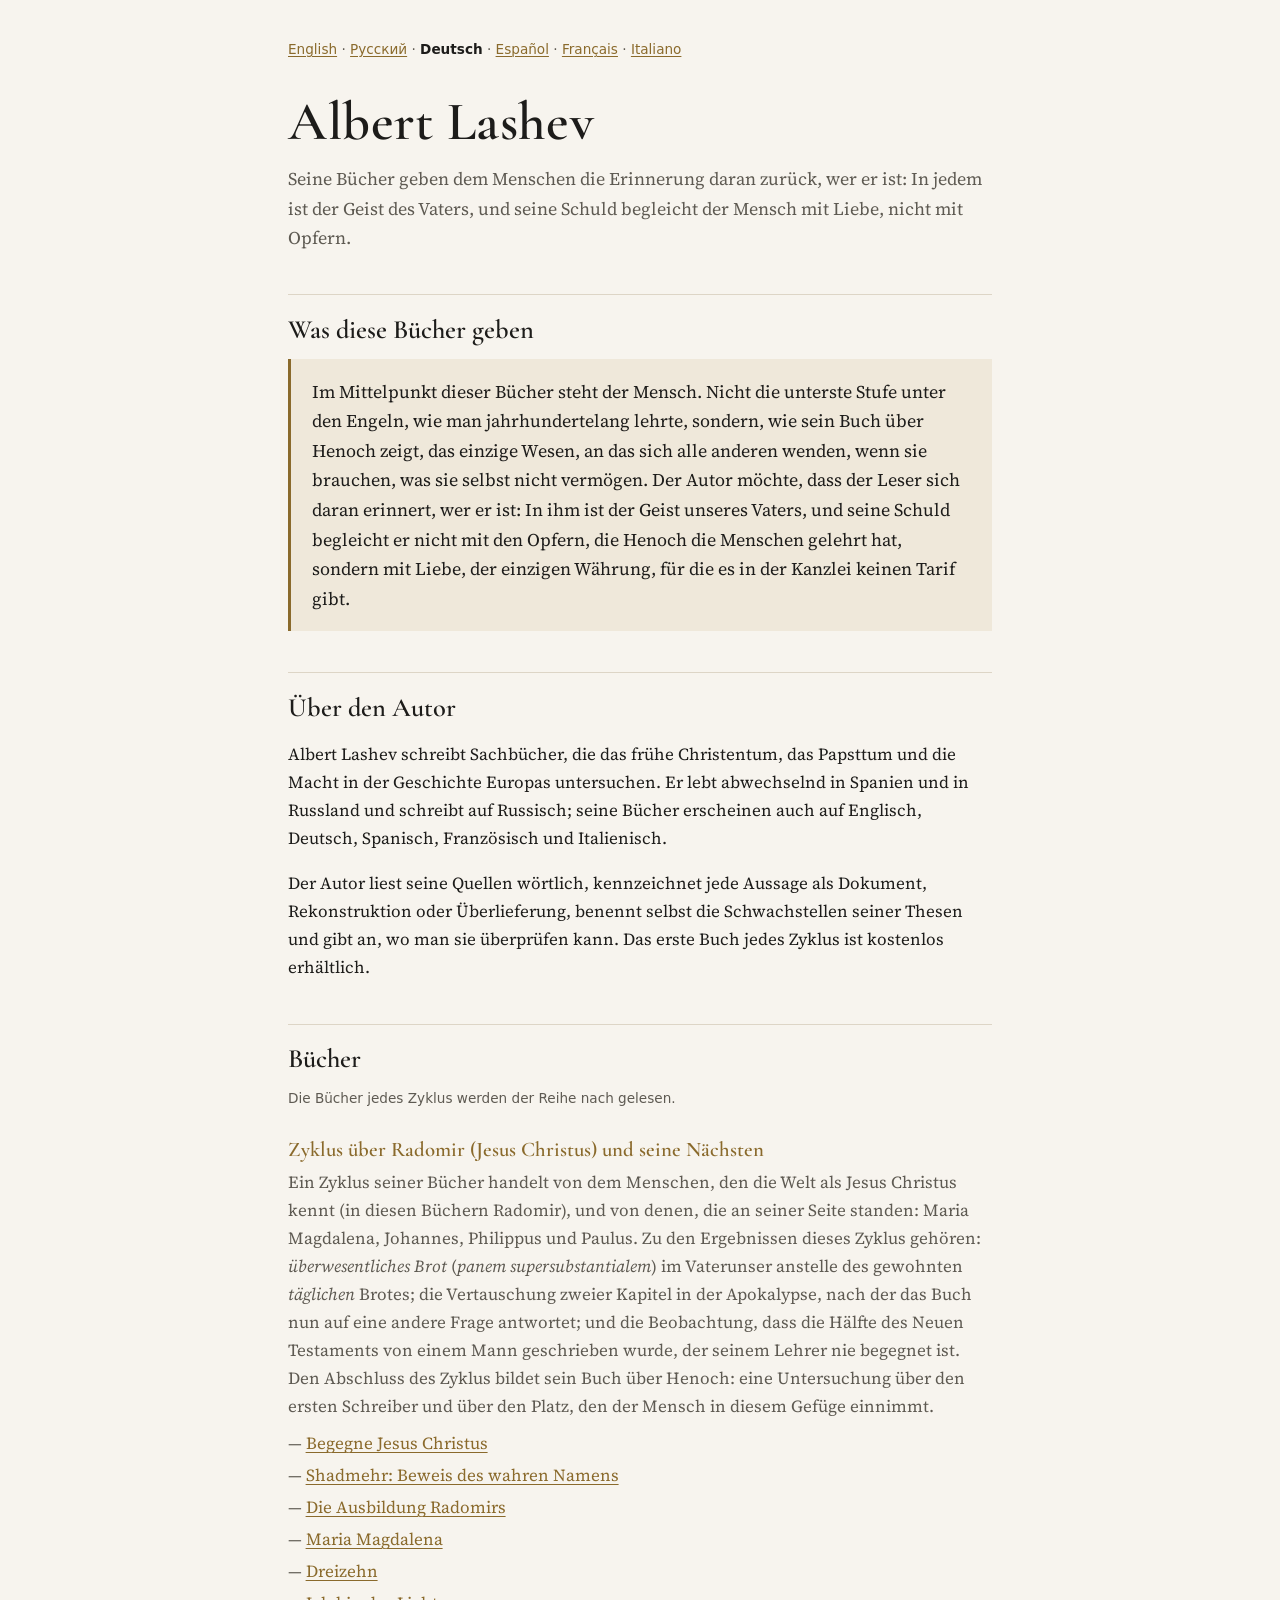
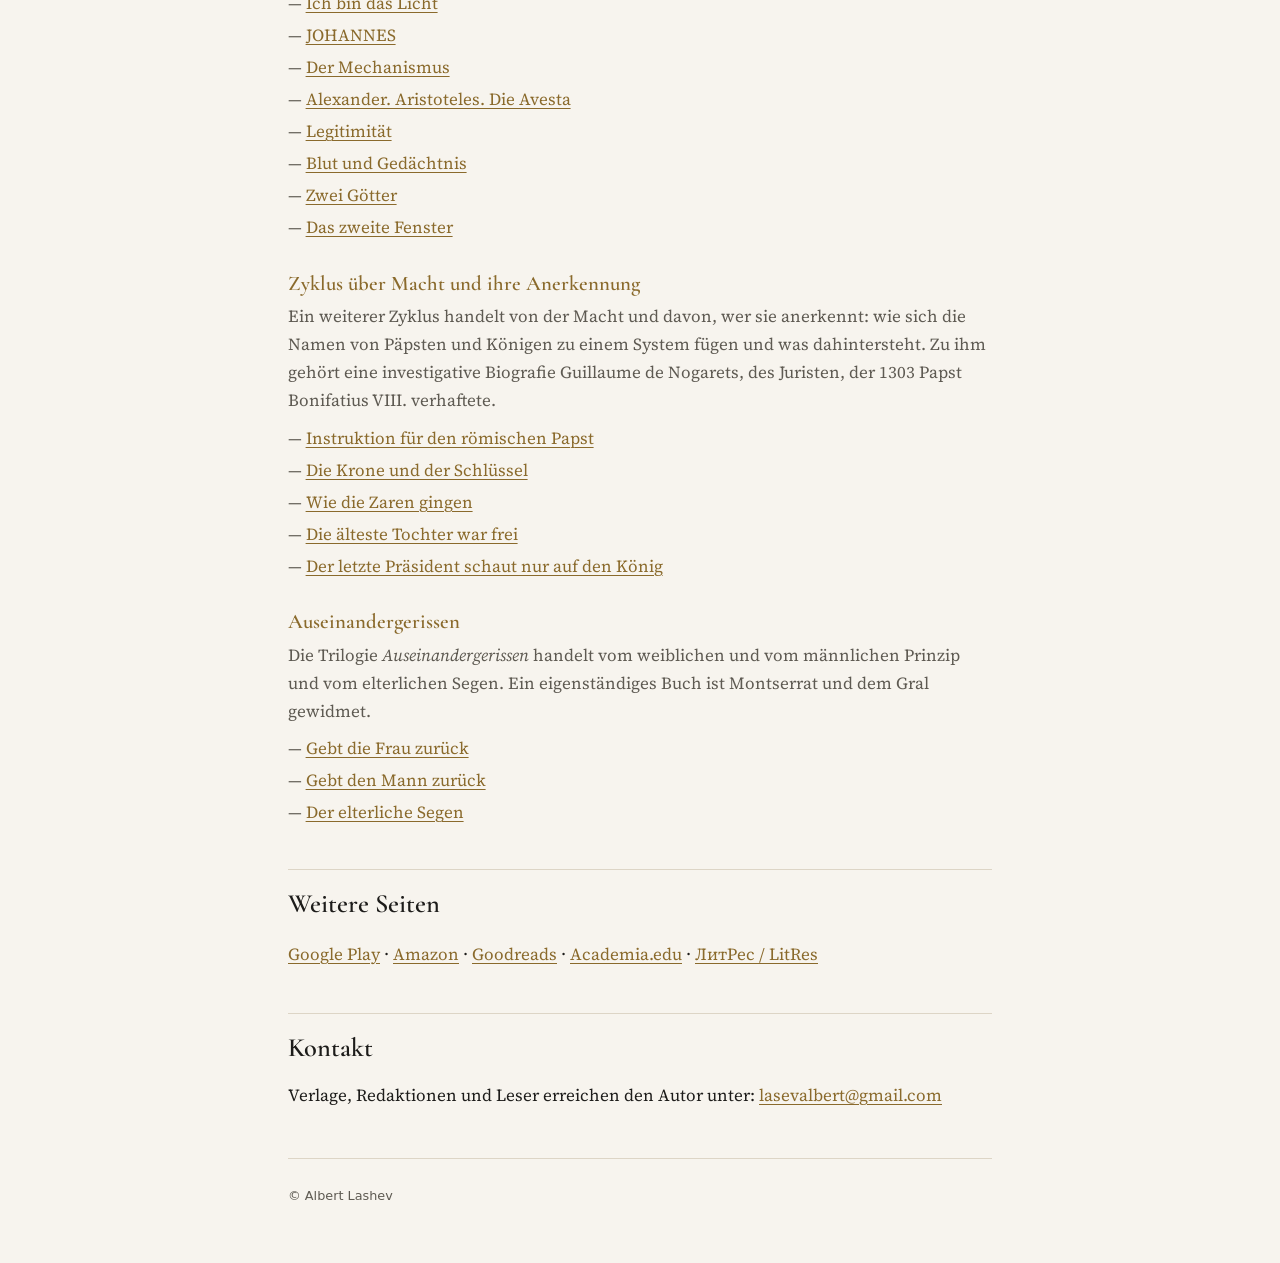
==== docs/de/index.html @ 2ed1a265 "Add author website (6 languages) in docs/ Static site for Albert Lashev: approved bio (RU, EN, DE, E" ====
<!doctype html><html lang="de"><head><meta charset="utf-8"><meta name="viewport" content="width=device-width,initial-scale=1">
<title>Albert Lashev</title><meta name="description" content="Albert Lashev schreibt Sachbücher, die das frühe Christentum, das Papsttum und die Macht in der Geschichte Europas untersuchen. Seine Bücher geben dem Menschen die Erinnerung daran zurück, wer er ist: In jedem ist der Geist des Vaters, und seine Schuld begleicht der Mensch mit Liebe, nicht mit Opfern. Er lebt abwechselnd in Spanien und in Russland und schreibt auf Russisch; seine Bücher erscheinen auch auf Englisch, Deutsch, Spanisch, Französisch und Italienisch. Jede Aussage darin ist gekennzeichnet: als Dokument, Rekonstruktion oder Überlieferung."><link rel="alternate" hreflang="en" href="../"><link rel="alternate" hreflang="ru" href="../ru/"><link rel="alternate" hreflang="de" href="../de/"><link rel="alternate" hreflang="es" href="../es/"><link rel="alternate" hreflang="fr" href="../fr/"><link rel="alternate" hreflang="it" href="../it/">
<link rel="preconnect" href="https://fonts.googleapis.com"><link href="https://fonts.googleapis.com/css2?family=Cormorant+Garamond:wght@500;600&family=Source+Serif+4:opsz,wght@8..60,400;8..60,600&display=swap" rel="stylesheet">
<link rel="stylesheet" href="../style.css">
<script type="application/ld+json">{"@context": "https://schema.org", "@type": "Person", "name": "Albert Lashev", "alternateName": ["Альберт Лашёв", "Альберт Лашев", "Albert Lachev"], "description": "Albert Lashev schreibt Sachbücher, die das frühe Christentum, das Papsttum und die Macht in der Geschichte Europas untersuchen. Seine Bücher geben dem Menschen die Erinnerung daran zurück, wer er ist: In jedem ist der Geist des Vaters, und seine Schuld begleicht der Mensch mit Liebe, nicht mit Opfern. Er lebt abwechselnd in Spanien und in Russland und schreibt auf Russisch; seine Bücher erscheinen auch auf Englisch, Deutsch, Spanisch, Französisch und Italienisch. Jede Aussage darin ist gekennzeichnet: als Dokument, Rekonstruktion oder Überlieferung.", "jobTitle": "Author", "knowsLanguage": ["ru"], "sameAs": ["https://play.google.com/store/books/author?id=Albert+Lashev", "https://www.amazon.com/stores/Albert-Lashev/author/B0H4CRBH9K", "https://www.goodreads.com/author/show/70318898.Albert_Lashev", "https://independent.academia.edu/AlbertLashev", "https://www.litres.ru/author/albert-lashev/", "https://play.google.com/store/books/author?id=Альберт+Лашёв"]}</script></head>
<body><header><nav class="langs"><a href="../" hreflang="en">English</a> · <a href="../ru/" hreflang="ru">Русский</a> · <b>Deutsch</b> · <a href="../es/" hreflang="es">Español</a> · <a href="../fr/" hreflang="fr">Français</a> · <a href="../it/" hreflang="it">Italiano</a></nav><h1>Albert Lashev</h1><p class="tag">Seine Bücher geben dem Menschen die Erinnerung daran zurück, wer er ist: In jedem ist der Geist des Vaters, und seine Schuld begleicht der Mensch mit Liebe, nicht mit Opfern.</p></header>
<main>
<section><h2>Was diese Bücher geben</h2><blockquote>Im Mittelpunkt dieser Bücher steht der Mensch. Nicht die unterste Stufe unter den Engeln, wie man jahrhundertelang lehrte, sondern, wie sein Buch über Henoch zeigt, das einzige Wesen, an das sich alle anderen wenden, wenn sie brauchen, was sie selbst nicht vermögen. Der Autor möchte, dass der Leser sich daran erinnert, wer er ist: In ihm ist der Geist unseres Vaters, und seine Schuld begleicht er nicht mit den Opfern, die Henoch die Menschen gelehrt hat, sondern mit Liebe, der einzigen Währung, für die es in der Kanzlei keinen Tarif gibt.</blockquote></section>
<section><h2>Über den Autor</h2><p>Albert Lashev schreibt Sachbücher, die das frühe Christentum, das Papsttum und die Macht in der Geschichte Europas untersuchen. Er lebt abwechselnd in Spanien und in Russland und schreibt auf Russisch; seine Bücher erscheinen auch auf Englisch, Deutsch, Spanisch, Französisch und Italienisch.</p><p>Der Autor liest seine Quellen wörtlich, kennzeichnet jede Aussage als Dokument, Rekonstruktion oder Überlieferung, benennt selbst die Schwachstellen seiner Thesen und gibt an, wo man sie überprüfen kann. Das erste Buch jedes Zyklus ist kostenlos erhältlich.</p></section>
<section><h2>Bücher</h2><p class="note">Die Bücher jedes Zyklus werden der Reihe nach gelesen.</p><section class="cycle"><h3>Zyklus über Radomir (Jesus Christus) und seine Nächsten</h3><p class="lead">Ein Zyklus seiner Bücher handelt von dem Menschen, den die Welt als Jesus Christus kennt (in diesen Büchern Radomir), und von denen, die an seiner Seite standen: Maria Magdalena, Johannes, Philippus und Paulus. Zu den Ergebnissen dieses Zyklus gehören: <em>überwesentliches Brot</em> (<em>panem supersubstantialem</em>) im Vaterunser anstelle des gewohnten <em>täglichen</em> Brotes; die Vertauschung zweier Kapitel in der Apokalypse, nach der das Buch nun auf eine andere Frage antwortet; und die Beobachtung, dass die Hälfte des Neuen Testaments von einem Mann geschrieben wurde, der seinem Lehrer nie begegnet ist. Den Abschluss des Zyklus bildet sein Buch über Henoch: eine Untersuchung über den ersten Schreiber und über den Platz, den der Mensch in diesem Gefüge einnimmt.</p><ul class="books"><li><a href="https://play.google.com/store/books/details?id=C73iEQAAQBAJ">Begegne Jesus Christus</a></li><li><a href="https://play.google.com/store/books/details?id=xejzEQAAQBAJ">Shadmehr: Beweis des wahren Namens</a></li><li><a href="https://play.google.com/store/books/details?id=O-nzEQAAQBAJ">Die Ausbildung Radomirs</a></li><li><a href="https://play.google.com/store/books/details?id=HenzEQAAQBAJ">Maria Magdalena</a></li><li><a href="https://play.google.com/store/books/details?id=92DuEQAAQBAJ">Dreizehn</a></li><li><a href="https://play.google.com/store/books/details?id=LerzEQAAQBAJ">Ich bin das Licht</a></li><li><a href="https://play.google.com/store/books/details?id=_jT2EQAAQBAJ">JOHANNES</a></li><li><a href="https://play.google.com/store/books/details?id=n-nzEQAAQBAJ">Der Mechanismus</a></li><li><a href="https://play.google.com/store/books/details?id=eJbxEQAAQBAJ">Alexander. Aristoteles. Die Avesta</a></li><li><a href="https://play.google.com/store/books/details?id=Y-nzEQAAQBAJ">Legitimität</a></li><li><a href="https://play.google.com/store/books/details?id=ZmfuEQAAQBAJ">Blut und Gedächtnis</a></li><li><a href="https://play.google.com/store/books/details?id=A-nzEQAAQBAJ">Zwei Götter</a></li><li><a href="https://play.google.com/store/books/details?id=KenzEQAAQBAJ">Das zweite Fenster</a></li></ul></section><section class="cycle"><h3>Zyklus über Macht und ihre Anerkennung</h3><p class="lead">Ein weiterer Zyklus handelt von der Macht und davon, wer sie anerkennt: wie sich die Namen von Päpsten und Königen zu einem System fügen und was dahintersteht. Zu ihm gehört eine investigative Biografie Guillaume de Nogarets, des Juristen, der 1303 Papst Bonifatius VIII. verhaftete.</p><ul class="books"><li><a href="https://play.google.com/store/books/details?id=6ensEQAAQBAJ">Instruktion für den römischen Papst</a></li><li><a href="https://play.google.com/store/books/details?id=aOjzEQAAQBAJ">Die Krone und der Schlüssel</a></li><li><a href="https://play.google.com/store/books/details?id=SOAOEgAAQBAJ">Wie die Zaren gingen</a></li><li><a href="https://play.google.com/store/books/details?id=Fob3EQAAQBAJ">Die älteste Tochter war frei</a></li><li><a href="https://play.google.com/store/books/details?id=nN_9EQAAQBAJ">Der letzte Präsident schaut nur auf den König</a></li></ul></section><section class="cycle"><h3>Auseinandergerissen</h3><p class="lead">Die Trilogie <em>Auseinandergerissen</em> handelt vom weiblichen und vom männlichen Prinzip und vom elterlichen Segen. Ein eigenständiges Buch ist Montserrat und dem Gral gewidmet.</p><ul class="books"><li><a href="https://play.google.com/store/books/details?id=pjzhEQAAQBAJ">Gebt die Frau zurück</a></li><li><a href="https://play.google.com/store/books/details?id=sIgMEgAAQBAJ">Gebt den Mann zurück</a></li><li><a href="https://play.google.com/store/books/details?id=ZggNEgAAQBAJ">Der elterliche Segen</a></li></ul></section></section>

<section><h2>Weitere Seiten</h2><p class="links"><a href="https://play.google.com/store/books/author?id=Albert+Lashev">Google Play</a> · <a href="https://www.amazon.com/stores/Albert-Lashev/author/B0H4CRBH9K">Amazon</a> · <a href="https://www.goodreads.com/author/show/70318898.Albert_Lashev">Goodreads</a> · <a href="https://independent.academia.edu/AlbertLashev">Academia.edu</a> · <a href="https://www.litres.ru/author/albert-lashev/">ЛитРес / LitRes</a></p></section>
<section><h2>Kontakt</h2><p>Verlage, Redaktionen und Leser erreichen den Autor unter: <a href="mailto:lasevalbert@gmail.com">lasevalbert@gmail.com</a></p></section>
</main><footer><p>© Albert Lashev</p></footer></body></html>
---- docs/style.css ----
:root{--bg:#f7f4ee;--ink:#1d1c1a;--muted:#5e5a52;--rule:#ddd5c6;--accent:#8a6a2c;--quote:#efe8da;color-scheme:light dark}
@media (prefers-color-scheme:dark){:root{--bg:#0f1420;--ink:#ebe6dc;--muted:#a9a397;--rule:#2a3244;--accent:#d2ad62;--quote:#161d2d}}
*{box-sizing:border-box}
html{background:var(--bg)}
body{margin:0 auto;max-width:46rem;padding:2.5rem 1rem 3rem;color:var(--ink);background:var(--bg);font:400 1.06rem/1.65 "Source Serif 4",Georgia,serif;-webkit-font-smoothing:antialiased}
a{color:var(--accent);text-decoration-thickness:1px;text-underline-offset:.18em}
a:hover{text-decoration-thickness:2px}
.langs{font:.85rem/1.4 system-ui,sans-serif;color:var(--muted);margin-bottom:2.2rem}
.langs b{color:var(--ink);font-weight:600}
h1{font:600 clamp(2.4rem,7vw,3.4rem)/1.05 "Cormorant Garamond",Georgia,serif;letter-spacing:.01em;margin:0 0 .8rem}
h2{font:600 1.65rem/1.2 "Cormorant Garamond",Georgia,serif;margin:2.6rem 0 .8rem;padding-top:1.2rem;border-top:1px solid var(--rule)}
h3{font:600 1.3rem/1.25 "Cormorant Garamond",Georgia,serif;margin:1.8rem 0 .4rem;color:var(--accent)}
.tag{font-size:1.12rem;color:var(--muted);margin:0}
blockquote{margin:0;padding:1.1rem 1.3rem;background:var(--quote);border-left:3px solid var(--accent);font-size:1.12rem}
.lead{color:var(--muted);margin:.2rem 0 .6rem}
.note{font:.85rem/1.4 system-ui,sans-serif;color:var(--muted)}
.books,.audio{list-style:none;padding-left:0;margin:.4rem 0}
.books li,.audio li{padding-left:1.1rem;position:relative}
.books li::before,.audio li::before{content:'—';position:absolute;left:0;color:var(--muted)}
.books li,.audio li{margin:.25rem 0}
.aud{text-decoration:none;margin-left:.35rem;font-size:.9em}
.links{line-height:2}
footer{margin-top:3rem;padding-top:1rem;border-top:1px solid var(--rule);font:.8rem system-ui,sans-serif;color:var(--muted)}
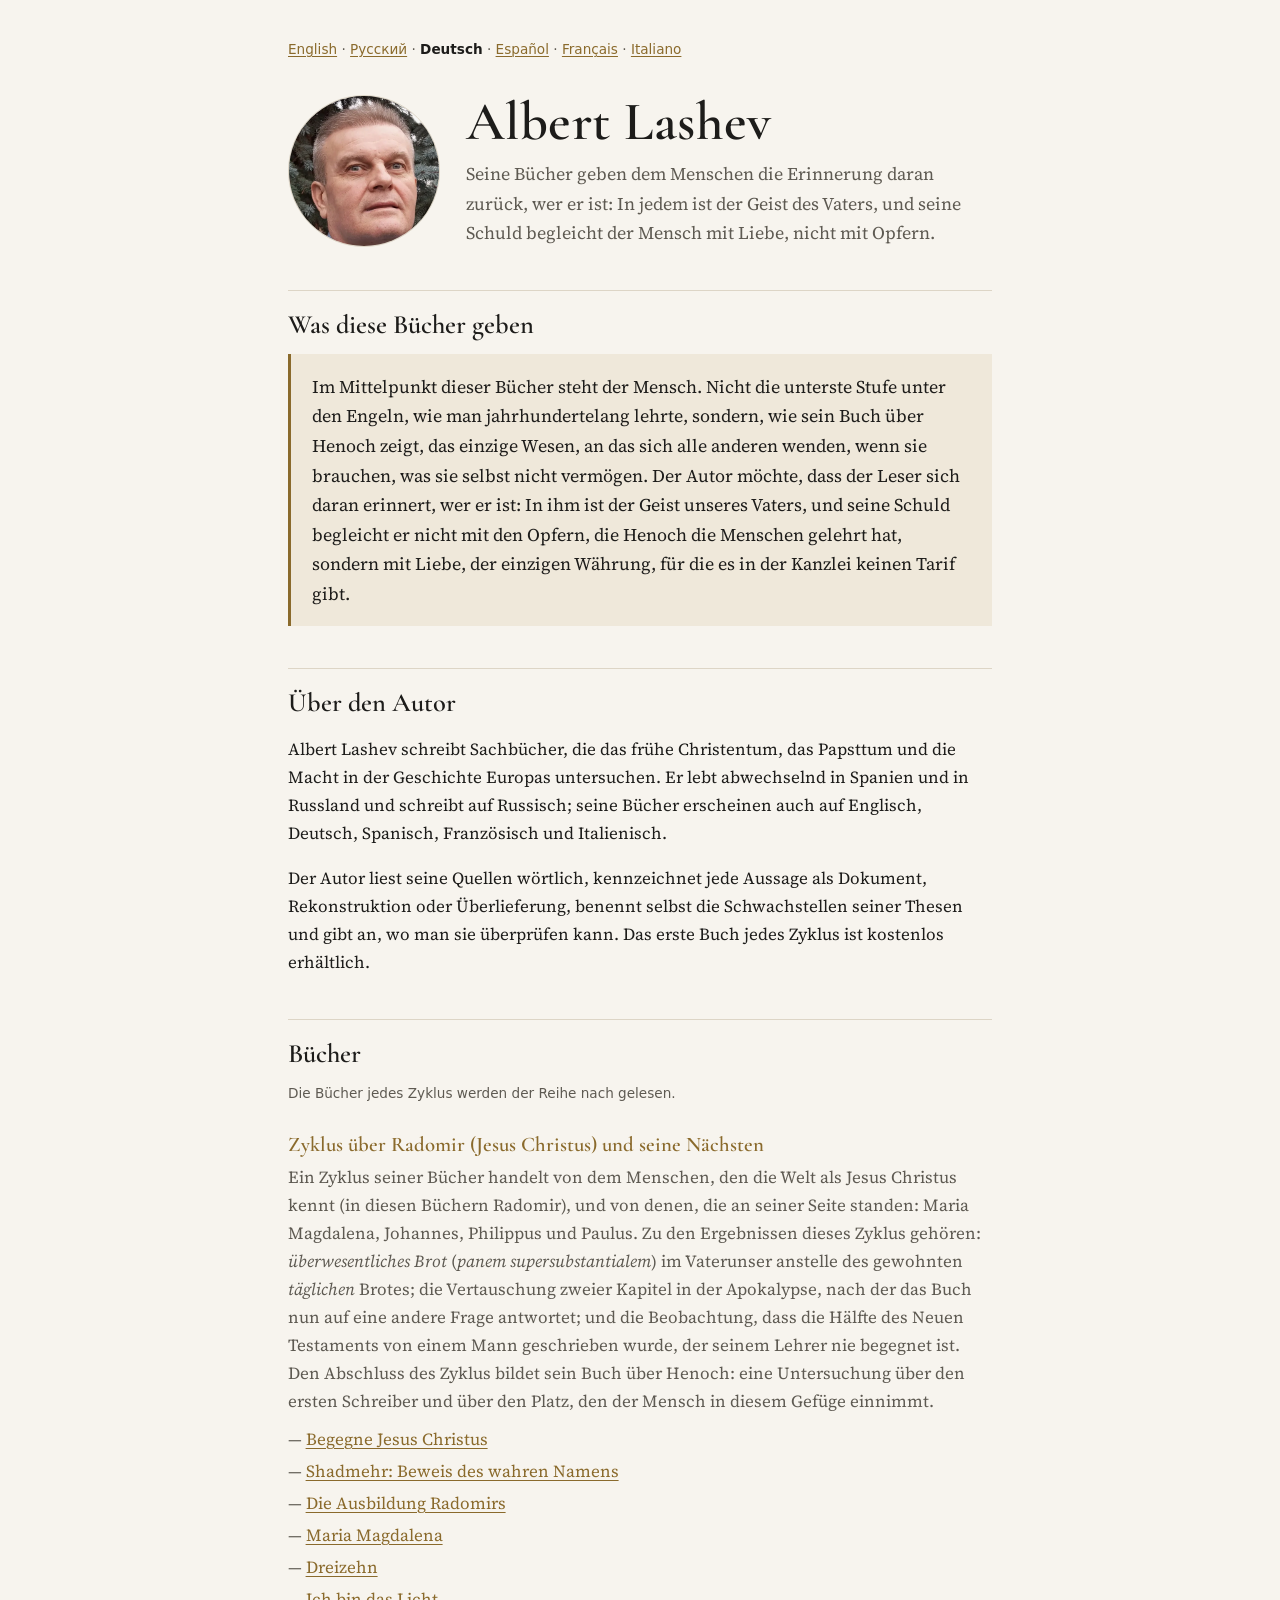
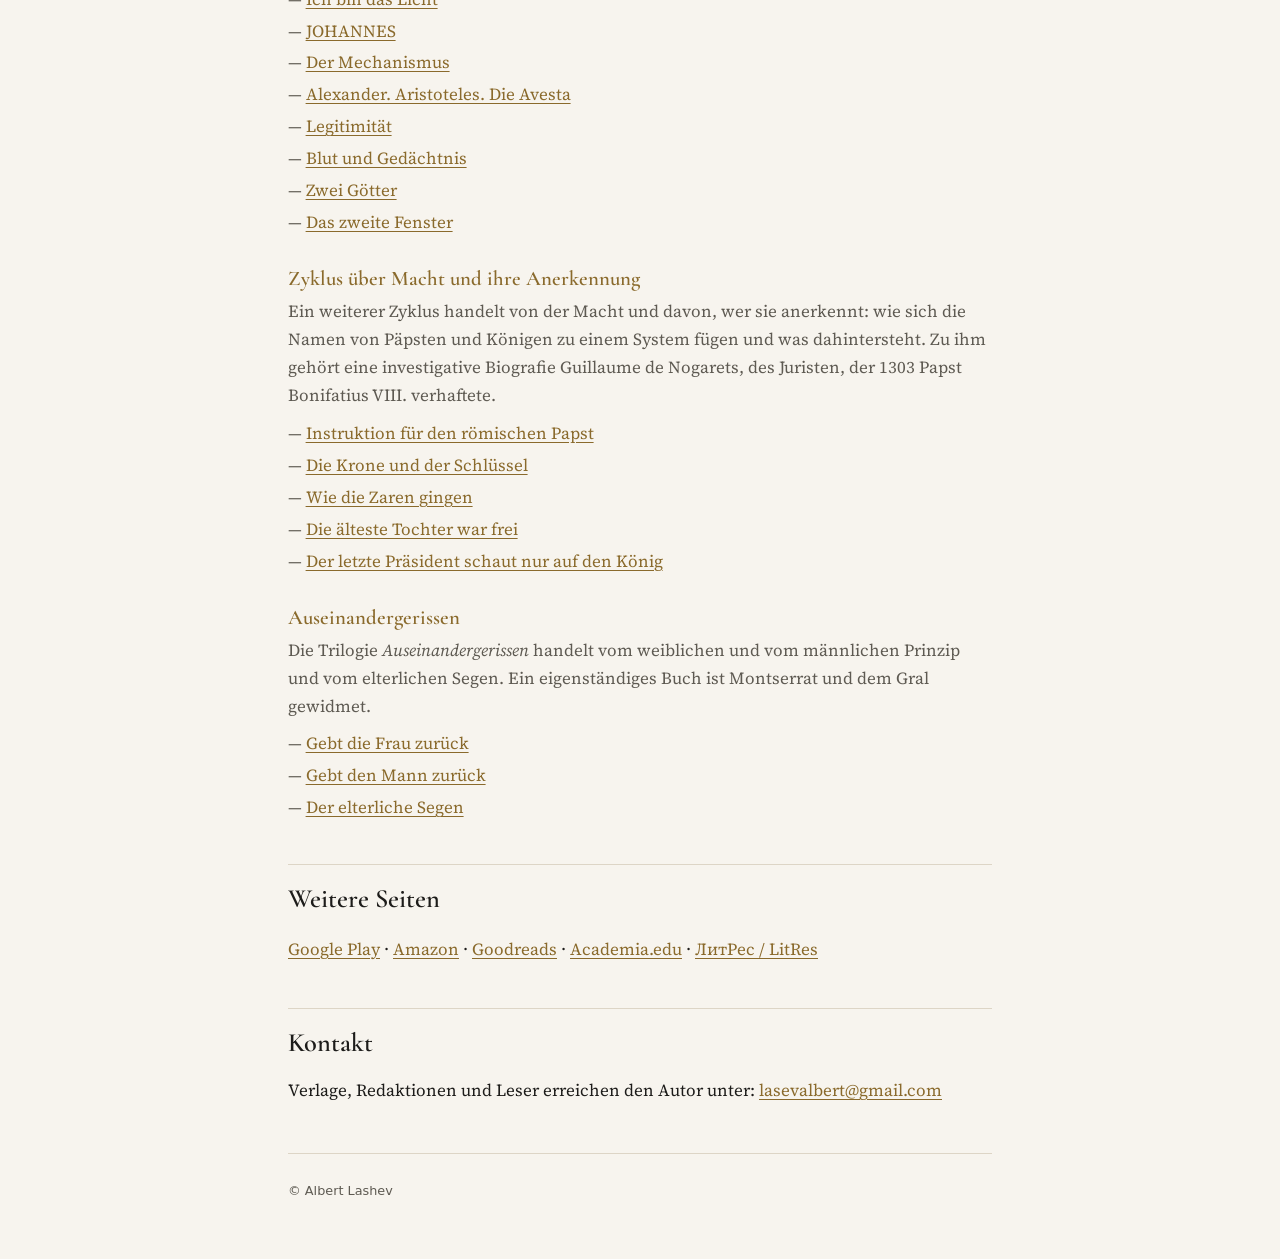
==== commit 405252bb: "Site: author photo, social preview card, image in Person data Co-Authored-By: Claude Opus 5.5 <norep" ====
--- a/docs/de/index.html
+++ b/docs/de/index.html
@@ -1,9 +1,10 @@
 <!doctype html><html lang="de"><head><meta charset="utf-8"><meta name="viewport" content="width=device-width,initial-scale=1">
-<title>Albert Lashev</title><meta name="description" content="Albert Lashev schreibt Sachbücher, die das frühe Christentum, das Papsttum und die Macht in der Geschichte Europas untersuchen. Seine Bücher geben dem Menschen die Erinnerung daran zurück, wer er ist: In jedem ist der Geist des Vaters, und seine Schuld begleicht der Mensch mit Liebe, nicht mit Opfern. Er lebt abwechselnd in Spanien und in Russland und schreibt auf Russisch; seine Bücher erscheinen auch auf Englisch, Deutsch, Spanisch, Französisch und Italienisch. Jede Aussage darin ist gekennzeichnet: als Dokument, Rekonstruktion oder Überlieferung."><link rel="alternate" hreflang="en" href="../"><link rel="alternate" hreflang="ru" href="../ru/"><link rel="alternate" hreflang="de" href="../de/"><link rel="alternate" hreflang="es" href="../es/"><link rel="alternate" hreflang="fr" href="../fr/"><link rel="alternate" hreflang="it" href="../it/">
+<title>Albert Lashev</title><meta name="description" content="Albert Lashev schreibt Sachbücher, die das frühe Christentum, das Papsttum und die Macht in der Geschichte Europas untersuchen. Seine Bücher geben dem Menschen die Erinnerung daran zurück, wer er ist: In jedem ist der Geist des Vaters, und seine Schuld begleicht der Mensch mit Liebe, nicht mit Opfern. Er lebt abwechselnd in Spanien und in Russland und schreibt auf Russisch; seine Bücher erscheinen auch auf Englisch, Deutsch, Spanisch, Französisch und Italienisch. Jede Aussage darin ist gekennzeichnet: als Dokument, Rekonstruktion oder Überlieferung."><link rel="alternate" hreflang="en" href="https://gottlieb-1.github.io/Gottlieb-1/"><link rel="alternate" hreflang="ru" href="https://gottlieb-1.github.io/Gottlieb-1/ru/"><link rel="alternate" hreflang="de" href="https://gottlieb-1.github.io/Gottlieb-1/de/"><link rel="alternate" hreflang="es" href="https://gottlieb-1.github.io/Gottlieb-1/es/"><link rel="alternate" hreflang="fr" href="https://gottlieb-1.github.io/Gottlieb-1/fr/"><link rel="alternate" hreflang="it" href="https://gottlieb-1.github.io/Gottlieb-1/it/"><link rel="alternate" hreflang="x-default" href="https://gottlieb-1.github.io/Gottlieb-1/"><link rel="canonical" href="https://gottlieb-1.github.io/Gottlieb-1/de/">
 <link rel="preconnect" href="https://fonts.googleapis.com"><link href="https://fonts.googleapis.com/css2?family=Cormorant+Garamond:wght@500;600&family=Source+Serif+4:opsz,wght@8..60,400;8..60,600&display=swap" rel="stylesheet">
+<meta property="og:type" content="profile"><meta property="og:title" content="Albert Lashev"><meta property="og:description" content="Albert Lashev schreibt Sachbücher, die das frühe Christentum, das Papsttum und die Macht in der Geschichte Europas untersuchen. Seine Bücher geben dem Menschen die Erinnerung daran zurück, wer er ist: In jedem ist der Geist des Vaters, und seine Schuld begleicht der Mensch mit Liebe, nicht mit Opfern. Er lebt abwechselnd in Spanien und in Russland und schreibt auf Russisch; seine Bücher erscheinen auch auf Englisch, Deutsch, Spanisch, Französisch und Italienisch. Jede Aussage darin ist gekennzeichnet: als Dokument, Rekonstruktion oder Überlieferung."><meta property="og:url" content="https://gottlieb-1.github.io/Gottlieb-1/de/"><meta property="og:image" content="https://gottlieb-1.github.io/Gottlieb-1/og.jpg"><meta property="og:image:width" content="1200"><meta property="og:image:height" content="630"><meta property="og:image:alt" content="Albert Lashev"><meta name="twitter:card" content="summary_large_image">
 <link rel="stylesheet" href="../style.css">
-<script type="application/ld+json">{"@context": "https://schema.org", "@type": "Person", "name": "Albert Lashev", "alternateName": ["Альберт Лашёв", "Альберт Лашев", "Albert Lachev"], "description": "Albert Lashev schreibt Sachbücher, die das frühe Christentum, das Papsttum und die Macht in der Geschichte Europas untersuchen. Seine Bücher geben dem Menschen die Erinnerung daran zurück, wer er ist: In jedem ist der Geist des Vaters, und seine Schuld begleicht der Mensch mit Liebe, nicht mit Opfern. Er lebt abwechselnd in Spanien und in Russland und schreibt auf Russisch; seine Bücher erscheinen auch auf Englisch, Deutsch, Spanisch, Französisch und Italienisch. Jede Aussage darin ist gekennzeichnet: als Dokument, Rekonstruktion oder Überlieferung.", "jobTitle": "Author", "knowsLanguage": ["ru"], "sameAs": ["https://play.google.com/store/books/author?id=Albert+Lashev", "https://www.amazon.com/stores/Albert-Lashev/author/B0H4CRBH9K", "https://www.goodreads.com/author/show/70318898.Albert_Lashev", "https://independent.academia.edu/AlbertLashev", "https://www.litres.ru/author/albert-lashev/", "https://play.google.com/store/books/author?id=Альберт+Лашёв"]}</script></head>
-<body><header><nav class="langs"><a href="../" hreflang="en">English</a> · <a href="../ru/" hreflang="ru">Русский</a> · <b>Deutsch</b> · <a href="../es/" hreflang="es">Español</a> · <a href="../fr/" hreflang="fr">Français</a> · <a href="../it/" hreflang="it">Italiano</a></nav><h1>Albert Lashev</h1><p class="tag">Seine Bücher geben dem Menschen die Erinnerung daran zurück, wer er ist: In jedem ist der Geist des Vaters, und seine Schuld begleicht der Mensch mit Liebe, nicht mit Opfern.</p></header>
+<script type="application/ld+json">{"@context": "https://schema.org", "@type": "Person", "name": "Albert Lashev", "alternateName": ["Альберт Лашёв", "Альберт Лашев", "Albert Lachev"], "description": "Albert Lashev schreibt Sachbücher, die das frühe Christentum, das Papsttum und die Macht in der Geschichte Europas untersuchen. Seine Bücher geben dem Menschen die Erinnerung daran zurück, wer er ist: In jedem ist der Geist des Vaters, und seine Schuld begleicht der Mensch mit Liebe, nicht mit Opfern. Er lebt abwechselnd in Spanien und in Russland und schreibt auf Russisch; seine Bücher erscheinen auch auf Englisch, Deutsch, Spanisch, Französisch und Italienisch. Jede Aussage darin ist gekennzeichnet: als Dokument, Rekonstruktion oder Überlieferung.", "url": "https://gottlieb-1.github.io/Gottlieb-1/", "image": "https://gottlieb-1.github.io/Gottlieb-1/author.jpg", "jobTitle": "Author", "knowsLanguage": ["ru"], "sameAs": ["https://play.google.com/store/books/author?id=Albert+Lashev", "https://www.amazon.com/stores/Albert-Lashev/author/B0H4CRBH9K", "https://www.goodreads.com/author/show/70318898.Albert_Lashev", "https://independent.academia.edu/AlbertLashev", "https://www.litres.ru/author/albert-lashev/", "https://play.google.com/store/books/author?id=Альберт+Лашёв"]}</script></head>
+<body><header><nav class="langs"><a href="../" hreflang="en">English</a> · <a href="../ru/" hreflang="ru">Русский</a> · <b>Deutsch</b> · <a href="../es/" hreflang="es">Español</a> · <a href="../fr/" hreflang="fr">Français</a> · <a href="../it/" hreflang="it">Italiano</a></nav><div class="hero"><picture><source srcset="../author.webp" type="image/webp"><img class="portrait" src="../author.jpg" width="480" height="480" alt="Albert Lashev"></picture><div><h1>Albert Lashev</h1><p class="tag">Seine Bücher geben dem Menschen die Erinnerung daran zurück, wer er ist: In jedem ist der Geist des Vaters, und seine Schuld begleicht der Mensch mit Liebe, nicht mit Opfern.</p></div></div></header>
 <main>
 <section><h2>Was diese Bücher geben</h2><blockquote>Im Mittelpunkt dieser Bücher steht der Mensch. Nicht die unterste Stufe unter den Engeln, wie man jahrhundertelang lehrte, sondern, wie sein Buch über Henoch zeigt, das einzige Wesen, an das sich alle anderen wenden, wenn sie brauchen, was sie selbst nicht vermögen. Der Autor möchte, dass der Leser sich daran erinnert, wer er ist: In ihm ist der Geist unseres Vaters, und seine Schuld begleicht er nicht mit den Opfern, die Henoch die Menschen gelehrt hat, sondern mit Liebe, der einzigen Währung, für die es in der Kanzlei keinen Tarif gibt.</blockquote></section>
 <section><h2>Über den Autor</h2><p>Albert Lashev schreibt Sachbücher, die das frühe Christentum, das Papsttum und die Macht in der Geschichte Europas untersuchen. Er lebt abwechselnd in Spanien und in Russland und schreibt auf Russisch; seine Bücher erscheinen auch auf Englisch, Deutsch, Spanisch, Französisch und Italienisch.</p><p>Der Autor liest seine Quellen wörtlich, kennzeichnet jede Aussage als Dokument, Rekonstruktion oder Überlieferung, benennt selbst die Schwachstellen seiner Thesen und gibt an, wo man sie überprüfen kann. Das erste Buch jedes Zyklus ist kostenlos erhältlich.</p></section>
--- a/docs/style.css
+++ b/docs/style.css
@@ -21,3 +21,7 @@
 .aud{text-decoration:none;margin-left:.35rem;font-size:.9em}
 .links{line-height:2}
 footer{margin-top:3rem;padding-top:1rem;border-top:1px solid var(--rule);font:.8rem system-ui,sans-serif;color:var(--muted)}
+.hero{display:flex;gap:1.6rem;align-items:center}
+.portrait{display:block;width:9.5rem;height:9.5rem;border-radius:50%;object-fit:cover;flex:none;border:1px solid var(--rule)}
+.hero h1{margin-bottom:.5rem}
+@media (max-width:560px){.hero{flex-direction:column;align-items:flex-start;gap:1.1rem}.portrait{width:7.5rem;height:7.5rem}}
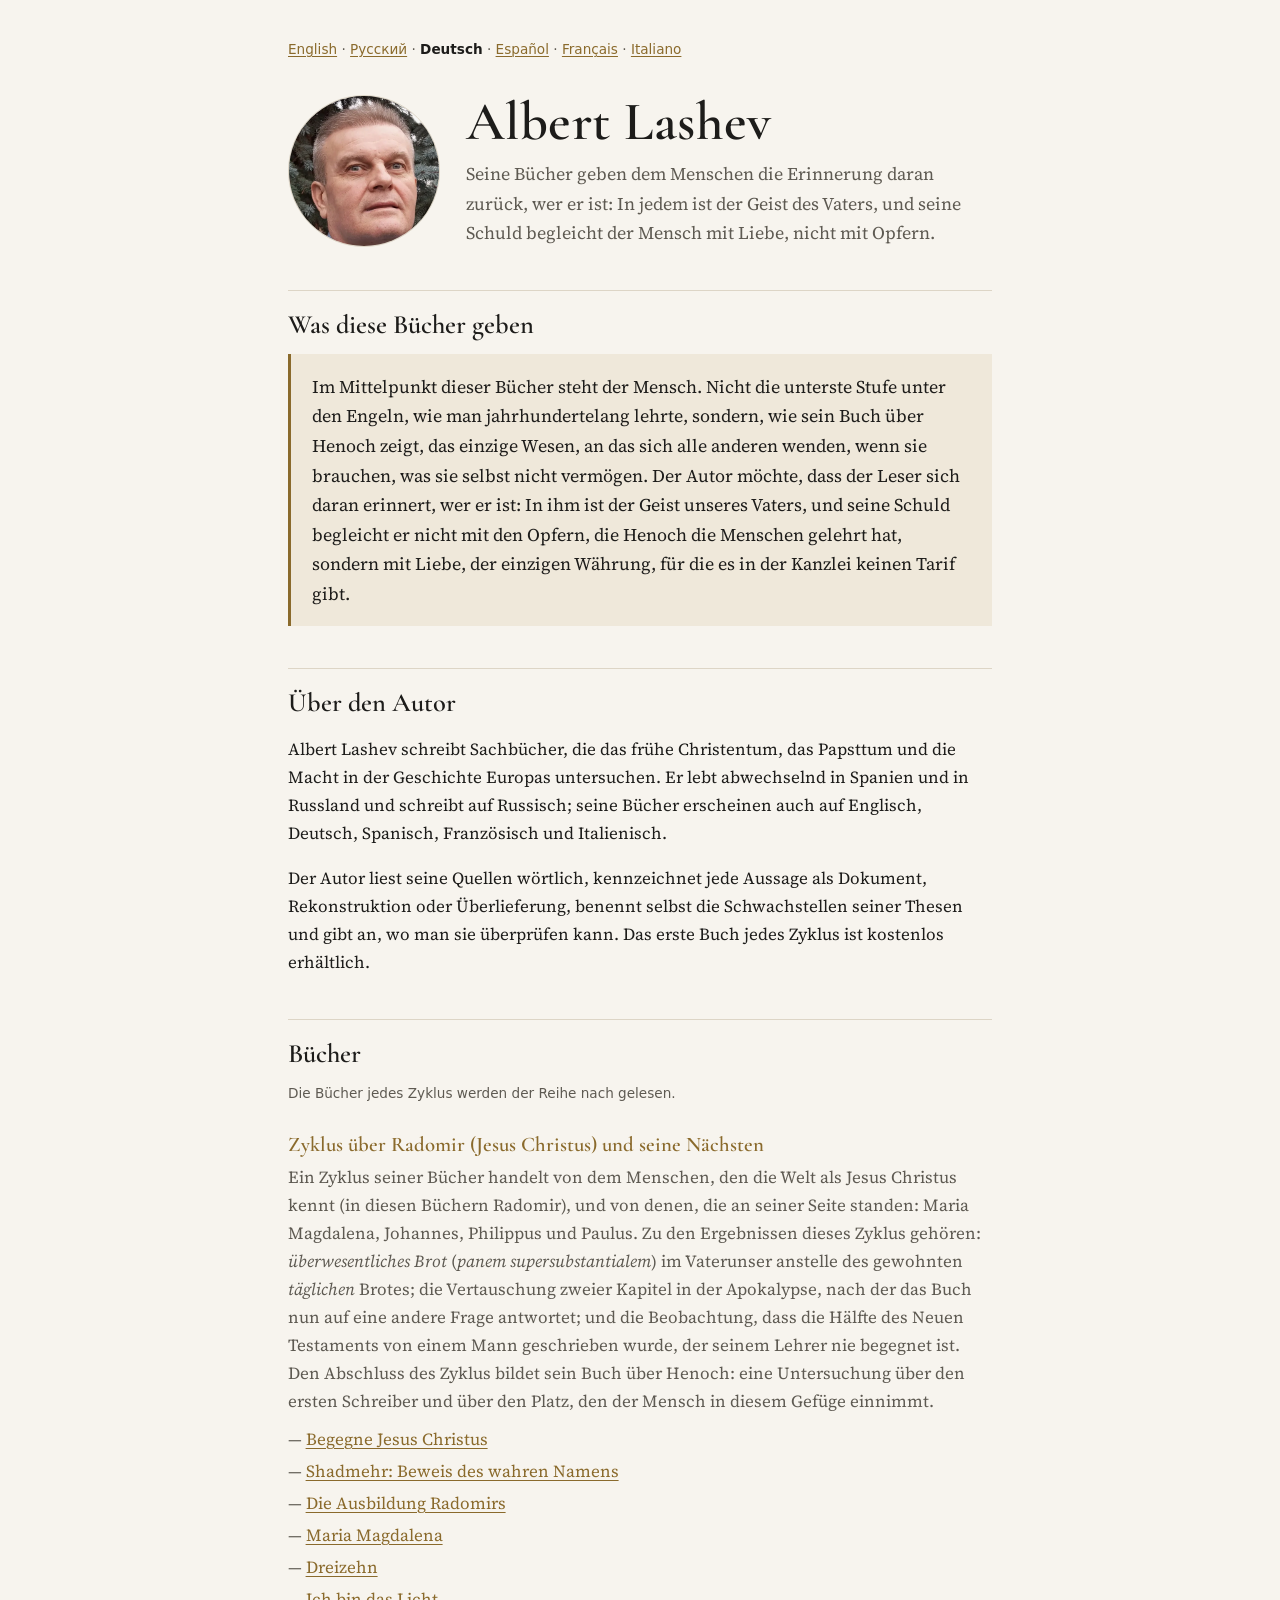
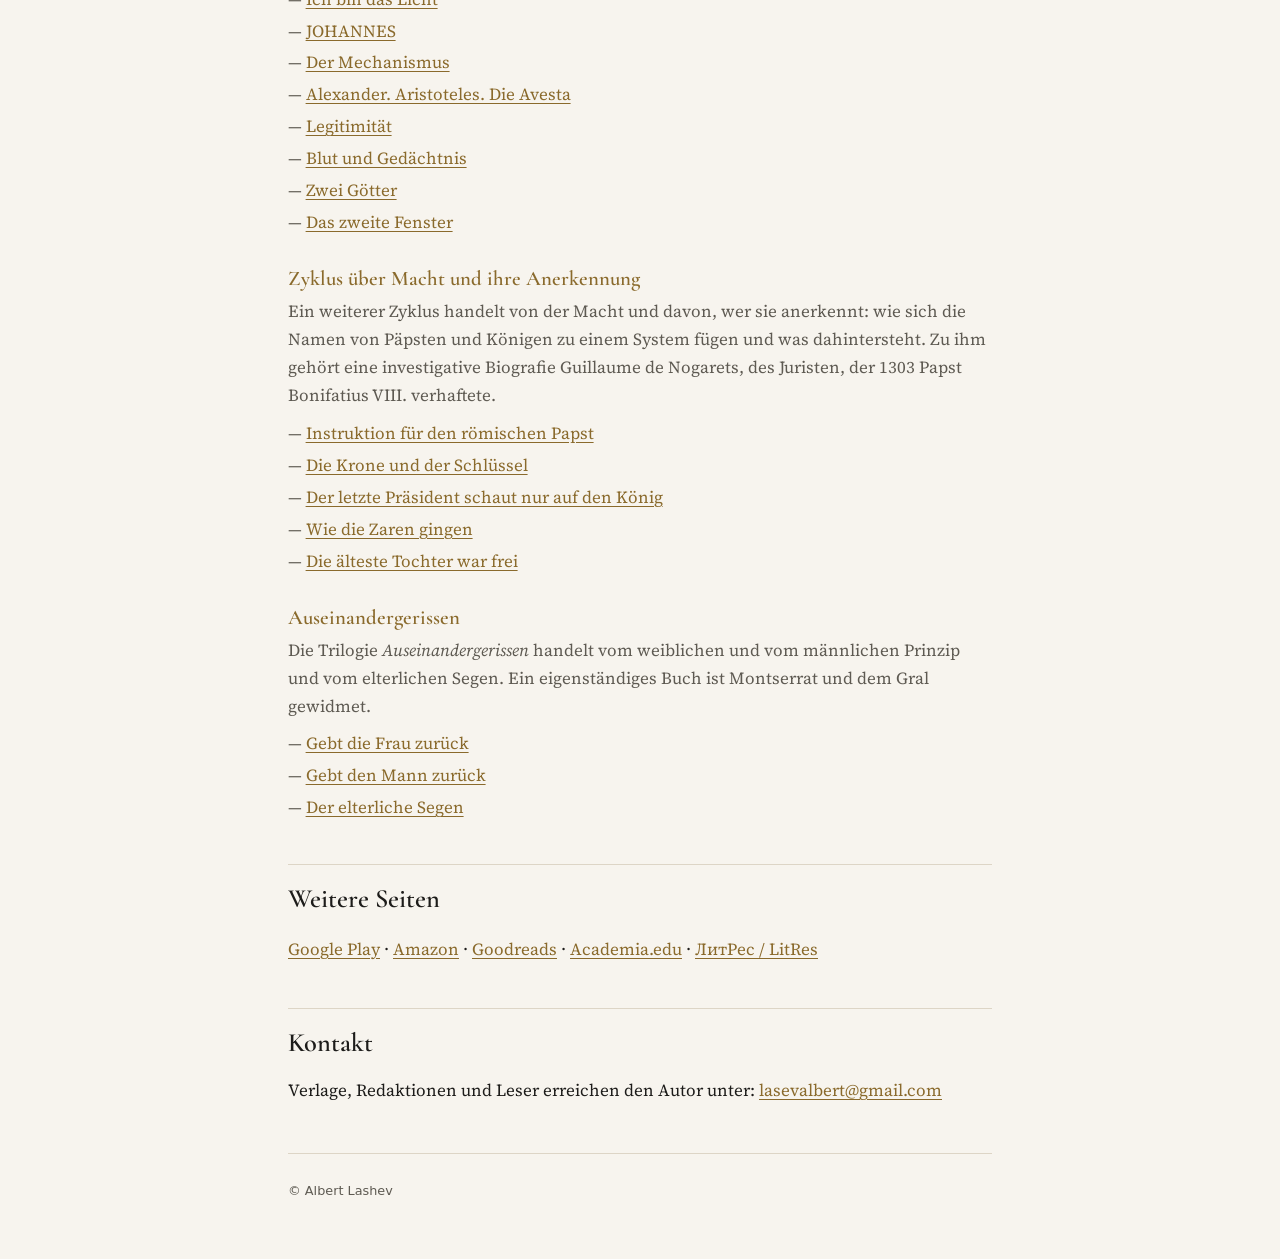
==== commit 5724b6f7: "Site: book order in cycles as confirmed by the author Co-Authored-By: Claude Opus 5.5 <noreply@anthr" ====
--- a/docs/de/index.html
+++ b/docs/de/index.html
@@ -8,7 +8,7 @@
 <main>
 <section><h2>Was diese Bücher geben</h2><blockquote>Im Mittelpunkt dieser Bücher steht der Mensch. Nicht die unterste Stufe unter den Engeln, wie man jahrhundertelang lehrte, sondern, wie sein Buch über Henoch zeigt, das einzige Wesen, an das sich alle anderen wenden, wenn sie brauchen, was sie selbst nicht vermögen. Der Autor möchte, dass der Leser sich daran erinnert, wer er ist: In ihm ist der Geist unseres Vaters, und seine Schuld begleicht er nicht mit den Opfern, die Henoch die Menschen gelehrt hat, sondern mit Liebe, der einzigen Währung, für die es in der Kanzlei keinen Tarif gibt.</blockquote></section>
 <section><h2>Über den Autor</h2><p>Albert Lashev schreibt Sachbücher, die das frühe Christentum, das Papsttum und die Macht in der Geschichte Europas untersuchen. Er lebt abwechselnd in Spanien und in Russland und schreibt auf Russisch; seine Bücher erscheinen auch auf Englisch, Deutsch, Spanisch, Französisch und Italienisch.</p><p>Der Autor liest seine Quellen wörtlich, kennzeichnet jede Aussage als Dokument, Rekonstruktion oder Überlieferung, benennt selbst die Schwachstellen seiner Thesen und gibt an, wo man sie überprüfen kann. Das erste Buch jedes Zyklus ist kostenlos erhältlich.</p></section>
-<section><h2>Bücher</h2><p class="note">Die Bücher jedes Zyklus werden der Reihe nach gelesen.</p><section class="cycle"><h3>Zyklus über Radomir (Jesus Christus) und seine Nächsten</h3><p class="lead">Ein Zyklus seiner Bücher handelt von dem Menschen, den die Welt als Jesus Christus kennt (in diesen Büchern Radomir), und von denen, die an seiner Seite standen: Maria Magdalena, Johannes, Philippus und Paulus. Zu den Ergebnissen dieses Zyklus gehören: <em>überwesentliches Brot</em> (<em>panem supersubstantialem</em>) im Vaterunser anstelle des gewohnten <em>täglichen</em> Brotes; die Vertauschung zweier Kapitel in der Apokalypse, nach der das Buch nun auf eine andere Frage antwortet; und die Beobachtung, dass die Hälfte des Neuen Testaments von einem Mann geschrieben wurde, der seinem Lehrer nie begegnet ist. Den Abschluss des Zyklus bildet sein Buch über Henoch: eine Untersuchung über den ersten Schreiber und über den Platz, den der Mensch in diesem Gefüge einnimmt.</p><ul class="books"><li><a href="https://play.google.com/store/books/details?id=C73iEQAAQBAJ">Begegne Jesus Christus</a></li><li><a href="https://play.google.com/store/books/details?id=xejzEQAAQBAJ">Shadmehr: Beweis des wahren Namens</a></li><li><a href="https://play.google.com/store/books/details?id=O-nzEQAAQBAJ">Die Ausbildung Radomirs</a></li><li><a href="https://play.google.com/store/books/details?id=HenzEQAAQBAJ">Maria Magdalena</a></li><li><a href="https://play.google.com/store/books/details?id=92DuEQAAQBAJ">Dreizehn</a></li><li><a href="https://play.google.com/store/books/details?id=LerzEQAAQBAJ">Ich bin das Licht</a></li><li><a href="https://play.google.com/store/books/details?id=_jT2EQAAQBAJ">JOHANNES</a></li><li><a href="https://play.google.com/store/books/details?id=n-nzEQAAQBAJ">Der Mechanismus</a></li><li><a href="https://play.google.com/store/books/details?id=eJbxEQAAQBAJ">Alexander. Aristoteles. Die Avesta</a></li><li><a href="https://play.google.com/store/books/details?id=Y-nzEQAAQBAJ">Legitimität</a></li><li><a href="https://play.google.com/store/books/details?id=ZmfuEQAAQBAJ">Blut und Gedächtnis</a></li><li><a href="https://play.google.com/store/books/details?id=A-nzEQAAQBAJ">Zwei Götter</a></li><li><a href="https://play.google.com/store/books/details?id=KenzEQAAQBAJ">Das zweite Fenster</a></li></ul></section><section class="cycle"><h3>Zyklus über Macht und ihre Anerkennung</h3><p class="lead">Ein weiterer Zyklus handelt von der Macht und davon, wer sie anerkennt: wie sich die Namen von Päpsten und Königen zu einem System fügen und was dahintersteht. Zu ihm gehört eine investigative Biografie Guillaume de Nogarets, des Juristen, der 1303 Papst Bonifatius VIII. verhaftete.</p><ul class="books"><li><a href="https://play.google.com/store/books/details?id=6ensEQAAQBAJ">Instruktion für den römischen Papst</a></li><li><a href="https://play.google.com/store/books/details?id=aOjzEQAAQBAJ">Die Krone und der Schlüssel</a></li><li><a href="https://play.google.com/store/books/details?id=SOAOEgAAQBAJ">Wie die Zaren gingen</a></li><li><a href="https://play.google.com/store/books/details?id=Fob3EQAAQBAJ">Die älteste Tochter war frei</a></li><li><a href="https://play.google.com/store/books/details?id=nN_9EQAAQBAJ">Der letzte Präsident schaut nur auf den König</a></li></ul></section><section class="cycle"><h3>Auseinandergerissen</h3><p class="lead">Die Trilogie <em>Auseinandergerissen</em> handelt vom weiblichen und vom männlichen Prinzip und vom elterlichen Segen. Ein eigenständiges Buch ist Montserrat und dem Gral gewidmet.</p><ul class="books"><li><a href="https://play.google.com/store/books/details?id=pjzhEQAAQBAJ">Gebt die Frau zurück</a></li><li><a href="https://play.google.com/store/books/details?id=sIgMEgAAQBAJ">Gebt den Mann zurück</a></li><li><a href="https://play.google.com/store/books/details?id=ZggNEgAAQBAJ">Der elterliche Segen</a></li></ul></section></section>
+<section><h2>Bücher</h2><p class="note">Die Bücher jedes Zyklus werden der Reihe nach gelesen.</p><section class="cycle"><h3>Zyklus über Radomir (Jesus Christus) und seine Nächsten</h3><p class="lead">Ein Zyklus seiner Bücher handelt von dem Menschen, den die Welt als Jesus Christus kennt (in diesen Büchern Radomir), und von denen, die an seiner Seite standen: Maria Magdalena, Johannes, Philippus und Paulus. Zu den Ergebnissen dieses Zyklus gehören: <em>überwesentliches Brot</em> (<em>panem supersubstantialem</em>) im Vaterunser anstelle des gewohnten <em>täglichen</em> Brotes; die Vertauschung zweier Kapitel in der Apokalypse, nach der das Buch nun auf eine andere Frage antwortet; und die Beobachtung, dass die Hälfte des Neuen Testaments von einem Mann geschrieben wurde, der seinem Lehrer nie begegnet ist. Den Abschluss des Zyklus bildet sein Buch über Henoch: eine Untersuchung über den ersten Schreiber und über den Platz, den der Mensch in diesem Gefüge einnimmt.</p><ul class="books"><li><a href="https://play.google.com/store/books/details?id=C73iEQAAQBAJ">Begegne Jesus Christus</a></li><li><a href="https://play.google.com/store/books/details?id=xejzEQAAQBAJ">Shadmehr: Beweis des wahren Namens</a></li><li><a href="https://play.google.com/store/books/details?id=O-nzEQAAQBAJ">Die Ausbildung Radomirs</a></li><li><a href="https://play.google.com/store/books/details?id=HenzEQAAQBAJ">Maria Magdalena</a></li><li><a href="https://play.google.com/store/books/details?id=92DuEQAAQBAJ">Dreizehn</a></li><li><a href="https://play.google.com/store/books/details?id=LerzEQAAQBAJ">Ich bin das Licht</a></li><li><a href="https://play.google.com/store/books/details?id=_jT2EQAAQBAJ">JOHANNES</a></li><li><a href="https://play.google.com/store/books/details?id=n-nzEQAAQBAJ">Der Mechanismus</a></li><li><a href="https://play.google.com/store/books/details?id=eJbxEQAAQBAJ">Alexander. Aristoteles. Die Avesta</a></li><li><a href="https://play.google.com/store/books/details?id=Y-nzEQAAQBAJ">Legitimität</a></li><li><a href="https://play.google.com/store/books/details?id=ZmfuEQAAQBAJ">Blut und Gedächtnis</a></li><li><a href="https://play.google.com/store/books/details?id=A-nzEQAAQBAJ">Zwei Götter</a></li><li><a href="https://play.google.com/store/books/details?id=KenzEQAAQBAJ">Das zweite Fenster</a></li></ul></section><section class="cycle"><h3>Zyklus über Macht und ihre Anerkennung</h3><p class="lead">Ein weiterer Zyklus handelt von der Macht und davon, wer sie anerkennt: wie sich die Namen von Päpsten und Königen zu einem System fügen und was dahintersteht. Zu ihm gehört eine investigative Biografie Guillaume de Nogarets, des Juristen, der 1303 Papst Bonifatius VIII. verhaftete.</p><ul class="books"><li><a href="https://play.google.com/store/books/details?id=6ensEQAAQBAJ">Instruktion für den römischen Papst</a></li><li><a href="https://play.google.com/store/books/details?id=aOjzEQAAQBAJ">Die Krone und der Schlüssel</a></li><li><a href="https://play.google.com/store/books/details?id=nN_9EQAAQBAJ">Der letzte Präsident schaut nur auf den König</a></li><li><a href="https://play.google.com/store/books/details?id=SOAOEgAAQBAJ">Wie die Zaren gingen</a></li><li><a href="https://play.google.com/store/books/details?id=Fob3EQAAQBAJ">Die älteste Tochter war frei</a></li></ul></section><section class="cycle"><h3>Auseinandergerissen</h3><p class="lead">Die Trilogie <em>Auseinandergerissen</em> handelt vom weiblichen und vom männlichen Prinzip und vom elterlichen Segen. Ein eigenständiges Buch ist Montserrat und dem Gral gewidmet.</p><ul class="books"><li><a href="https://play.google.com/store/books/details?id=pjzhEQAAQBAJ">Gebt die Frau zurück</a></li><li><a href="https://play.google.com/store/books/details?id=sIgMEgAAQBAJ">Gebt den Mann zurück</a></li><li><a href="https://play.google.com/store/books/details?id=ZggNEgAAQBAJ">Der elterliche Segen</a></li></ul></section></section>
 
 <section><h2>Weitere Seiten</h2><p class="links"><a href="https://play.google.com/store/books/author?id=Albert+Lashev">Google Play</a> · <a href="https://www.amazon.com/stores/Albert-Lashev/author/B0H4CRBH9K">Amazon</a> · <a href="https://www.goodreads.com/author/show/70318898.Albert_Lashev">Goodreads</a> · <a href="https://independent.academia.edu/AlbertLashev">Academia.edu</a> · <a href="https://www.litres.ru/author/albert-lashev/">ЛитРес / LitRes</a></p></section>
 <section><h2>Kontakt</h2><p>Verlage, Redaktionen und Leser erreichen den Autor unter: <a href="mailto:lasevalbert@gmail.com">lasevalbert@gmail.com</a></p></section>
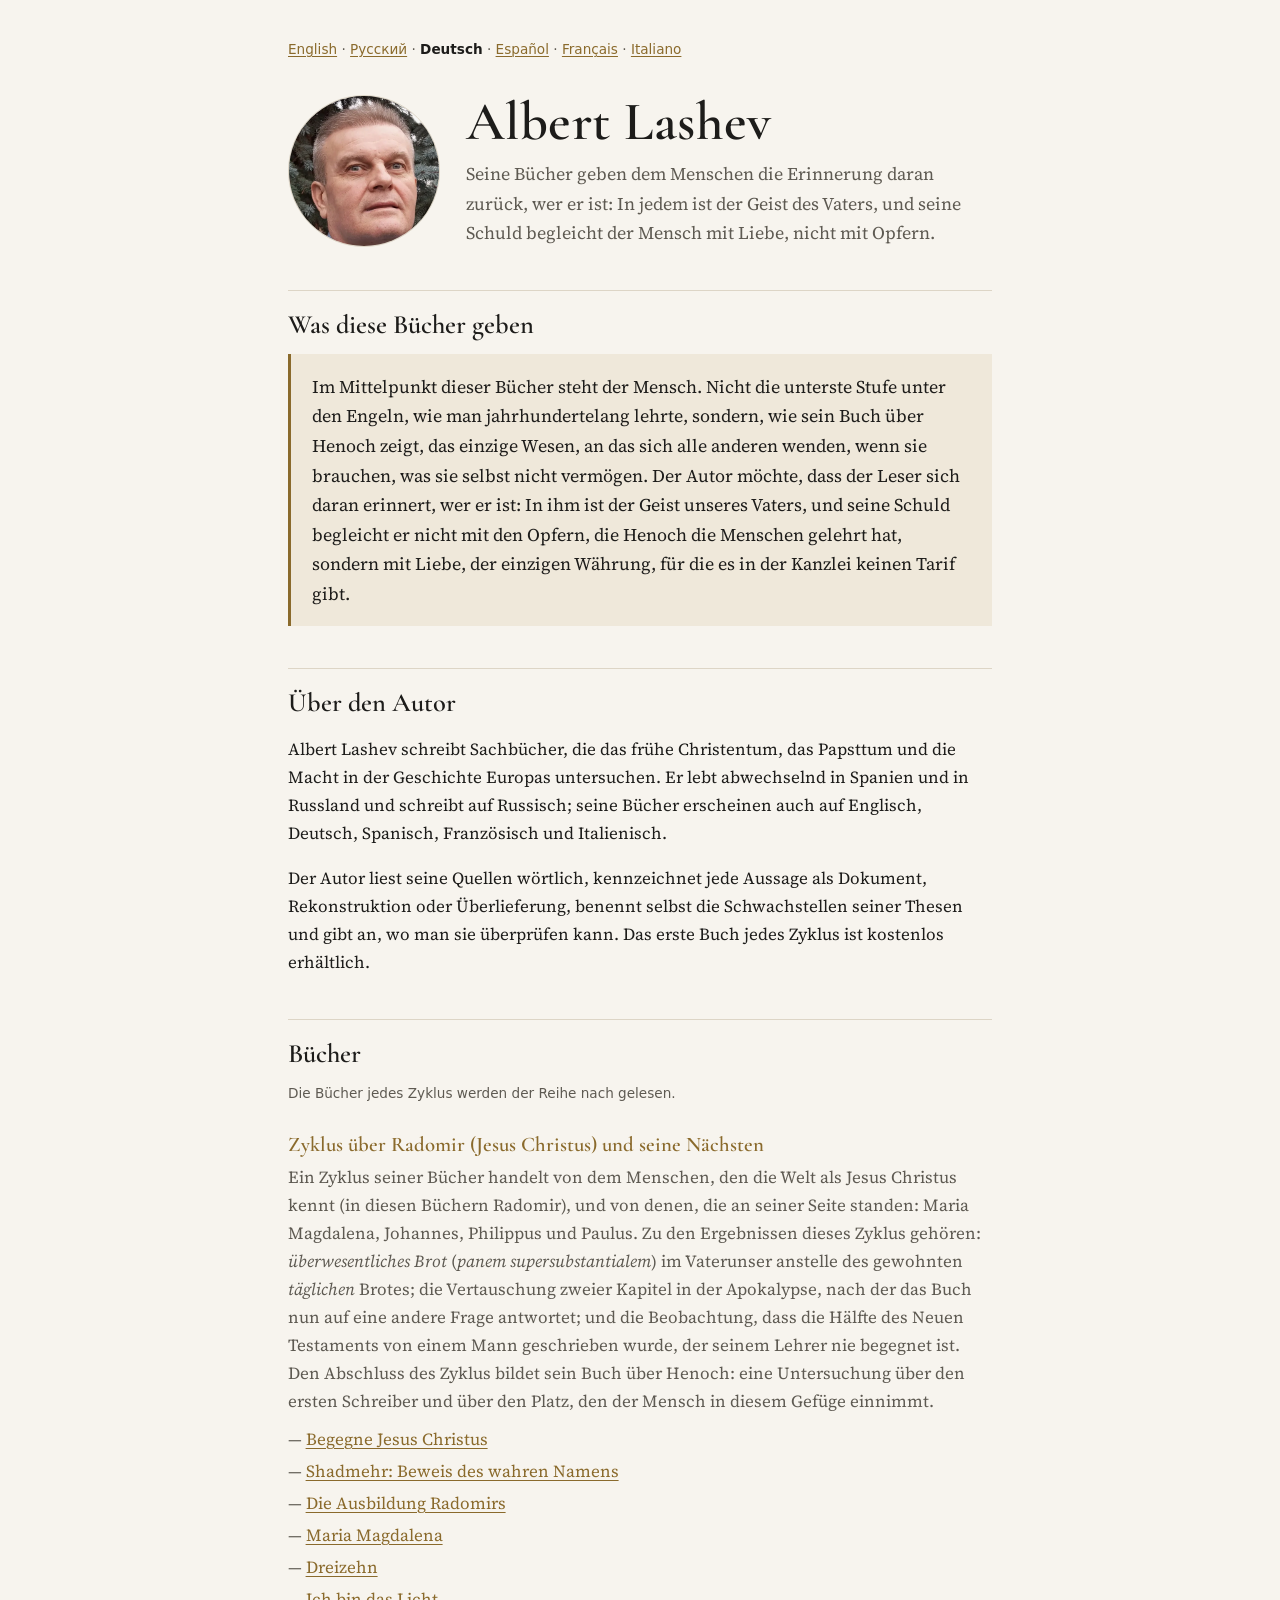
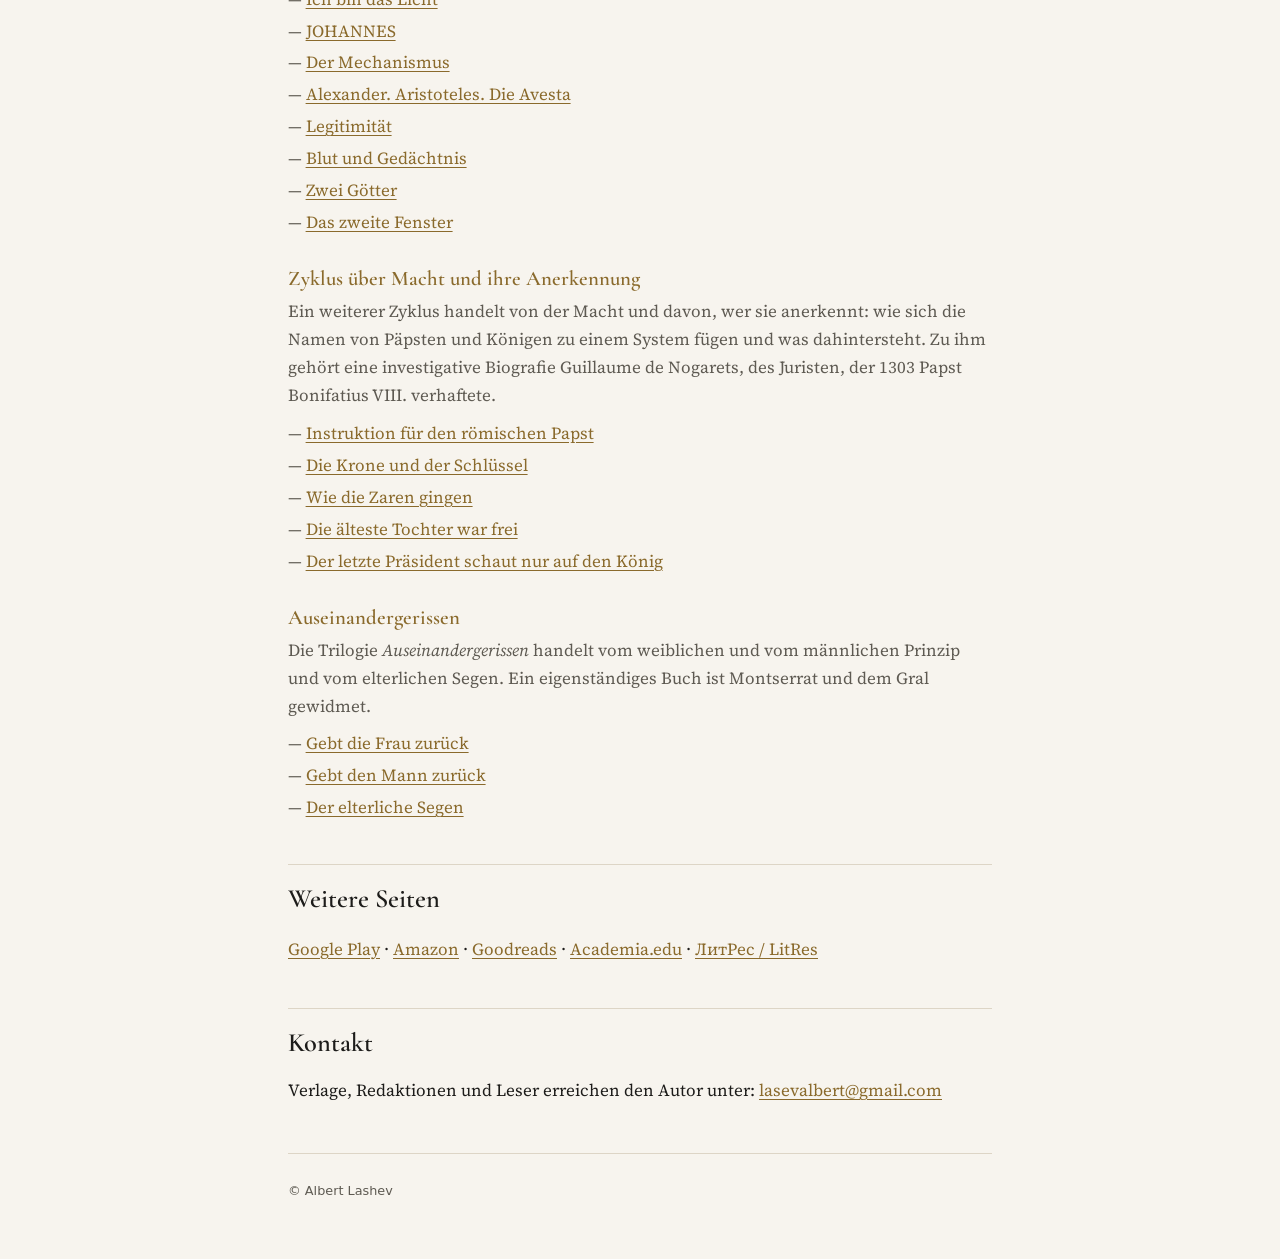
==== commit f4ab99f8: "Site: The Last President back at the end of its cycle Co-Authored-By: Claude Opus 5.5 <noreply@anthr" ====
--- a/docs/de/index.html
+++ b/docs/de/index.html
@@ -8,7 +8,7 @@
 <main>
 <section><h2>Was diese Bücher geben</h2><blockquote>Im Mittelpunkt dieser Bücher steht der Mensch. Nicht die unterste Stufe unter den Engeln, wie man jahrhundertelang lehrte, sondern, wie sein Buch über Henoch zeigt, das einzige Wesen, an das sich alle anderen wenden, wenn sie brauchen, was sie selbst nicht vermögen. Der Autor möchte, dass der Leser sich daran erinnert, wer er ist: In ihm ist der Geist unseres Vaters, und seine Schuld begleicht er nicht mit den Opfern, die Henoch die Menschen gelehrt hat, sondern mit Liebe, der einzigen Währung, für die es in der Kanzlei keinen Tarif gibt.</blockquote></section>
 <section><h2>Über den Autor</h2><p>Albert Lashev schreibt Sachbücher, die das frühe Christentum, das Papsttum und die Macht in der Geschichte Europas untersuchen. Er lebt abwechselnd in Spanien und in Russland und schreibt auf Russisch; seine Bücher erscheinen auch auf Englisch, Deutsch, Spanisch, Französisch und Italienisch.</p><p>Der Autor liest seine Quellen wörtlich, kennzeichnet jede Aussage als Dokument, Rekonstruktion oder Überlieferung, benennt selbst die Schwachstellen seiner Thesen und gibt an, wo man sie überprüfen kann. Das erste Buch jedes Zyklus ist kostenlos erhältlich.</p></section>
-<section><h2>Bücher</h2><p class="note">Die Bücher jedes Zyklus werden der Reihe nach gelesen.</p><section class="cycle"><h3>Zyklus über Radomir (Jesus Christus) und seine Nächsten</h3><p class="lead">Ein Zyklus seiner Bücher handelt von dem Menschen, den die Welt als Jesus Christus kennt (in diesen Büchern Radomir), und von denen, die an seiner Seite standen: Maria Magdalena, Johannes, Philippus und Paulus. Zu den Ergebnissen dieses Zyklus gehören: <em>überwesentliches Brot</em> (<em>panem supersubstantialem</em>) im Vaterunser anstelle des gewohnten <em>täglichen</em> Brotes; die Vertauschung zweier Kapitel in der Apokalypse, nach der das Buch nun auf eine andere Frage antwortet; und die Beobachtung, dass die Hälfte des Neuen Testaments von einem Mann geschrieben wurde, der seinem Lehrer nie begegnet ist. Den Abschluss des Zyklus bildet sein Buch über Henoch: eine Untersuchung über den ersten Schreiber und über den Platz, den der Mensch in diesem Gefüge einnimmt.</p><ul class="books"><li><a href="https://play.google.com/store/books/details?id=C73iEQAAQBAJ">Begegne Jesus Christus</a></li><li><a href="https://play.google.com/store/books/details?id=xejzEQAAQBAJ">Shadmehr: Beweis des wahren Namens</a></li><li><a href="https://play.google.com/store/books/details?id=O-nzEQAAQBAJ">Die Ausbildung Radomirs</a></li><li><a href="https://play.google.com/store/books/details?id=HenzEQAAQBAJ">Maria Magdalena</a></li><li><a href="https://play.google.com/store/books/details?id=92DuEQAAQBAJ">Dreizehn</a></li><li><a href="https://play.google.com/store/books/details?id=LerzEQAAQBAJ">Ich bin das Licht</a></li><li><a href="https://play.google.com/store/books/details?id=_jT2EQAAQBAJ">JOHANNES</a></li><li><a href="https://play.google.com/store/books/details?id=n-nzEQAAQBAJ">Der Mechanismus</a></li><li><a href="https://play.google.com/store/books/details?id=eJbxEQAAQBAJ">Alexander. Aristoteles. Die Avesta</a></li><li><a href="https://play.google.com/store/books/details?id=Y-nzEQAAQBAJ">Legitimität</a></li><li><a href="https://play.google.com/store/books/details?id=ZmfuEQAAQBAJ">Blut und Gedächtnis</a></li><li><a href="https://play.google.com/store/books/details?id=A-nzEQAAQBAJ">Zwei Götter</a></li><li><a href="https://play.google.com/store/books/details?id=KenzEQAAQBAJ">Das zweite Fenster</a></li></ul></section><section class="cycle"><h3>Zyklus über Macht und ihre Anerkennung</h3><p class="lead">Ein weiterer Zyklus handelt von der Macht und davon, wer sie anerkennt: wie sich die Namen von Päpsten und Königen zu einem System fügen und was dahintersteht. Zu ihm gehört eine investigative Biografie Guillaume de Nogarets, des Juristen, der 1303 Papst Bonifatius VIII. verhaftete.</p><ul class="books"><li><a href="https://play.google.com/store/books/details?id=6ensEQAAQBAJ">Instruktion für den römischen Papst</a></li><li><a href="https://play.google.com/store/books/details?id=aOjzEQAAQBAJ">Die Krone und der Schlüssel</a></li><li><a href="https://play.google.com/store/books/details?id=nN_9EQAAQBAJ">Der letzte Präsident schaut nur auf den König</a></li><li><a href="https://play.google.com/store/books/details?id=SOAOEgAAQBAJ">Wie die Zaren gingen</a></li><li><a href="https://play.google.com/store/books/details?id=Fob3EQAAQBAJ">Die älteste Tochter war frei</a></li></ul></section><section class="cycle"><h3>Auseinandergerissen</h3><p class="lead">Die Trilogie <em>Auseinandergerissen</em> handelt vom weiblichen und vom männlichen Prinzip und vom elterlichen Segen. Ein eigenständiges Buch ist Montserrat und dem Gral gewidmet.</p><ul class="books"><li><a href="https://play.google.com/store/books/details?id=pjzhEQAAQBAJ">Gebt die Frau zurück</a></li><li><a href="https://play.google.com/store/books/details?id=sIgMEgAAQBAJ">Gebt den Mann zurück</a></li><li><a href="https://play.google.com/store/books/details?id=ZggNEgAAQBAJ">Der elterliche Segen</a></li></ul></section></section>
+<section><h2>Bücher</h2><p class="note">Die Bücher jedes Zyklus werden der Reihe nach gelesen.</p><section class="cycle"><h3>Zyklus über Radomir (Jesus Christus) und seine Nächsten</h3><p class="lead">Ein Zyklus seiner Bücher handelt von dem Menschen, den die Welt als Jesus Christus kennt (in diesen Büchern Radomir), und von denen, die an seiner Seite standen: Maria Magdalena, Johannes, Philippus und Paulus. Zu den Ergebnissen dieses Zyklus gehören: <em>überwesentliches Brot</em> (<em>panem supersubstantialem</em>) im Vaterunser anstelle des gewohnten <em>täglichen</em> Brotes; die Vertauschung zweier Kapitel in der Apokalypse, nach der das Buch nun auf eine andere Frage antwortet; und die Beobachtung, dass die Hälfte des Neuen Testaments von einem Mann geschrieben wurde, der seinem Lehrer nie begegnet ist. Den Abschluss des Zyklus bildet sein Buch über Henoch: eine Untersuchung über den ersten Schreiber und über den Platz, den der Mensch in diesem Gefüge einnimmt.</p><ul class="books"><li><a href="https://play.google.com/store/books/details?id=C73iEQAAQBAJ">Begegne Jesus Christus</a></li><li><a href="https://play.google.com/store/books/details?id=xejzEQAAQBAJ">Shadmehr: Beweis des wahren Namens</a></li><li><a href="https://play.google.com/store/books/details?id=O-nzEQAAQBAJ">Die Ausbildung Radomirs</a></li><li><a href="https://play.google.com/store/books/details?id=HenzEQAAQBAJ">Maria Magdalena</a></li><li><a href="https://play.google.com/store/books/details?id=92DuEQAAQBAJ">Dreizehn</a></li><li><a href="https://play.google.com/store/books/details?id=LerzEQAAQBAJ">Ich bin das Licht</a></li><li><a href="https://play.google.com/store/books/details?id=_jT2EQAAQBAJ">JOHANNES</a></li><li><a href="https://play.google.com/store/books/details?id=n-nzEQAAQBAJ">Der Mechanismus</a></li><li><a href="https://play.google.com/store/books/details?id=eJbxEQAAQBAJ">Alexander. Aristoteles. Die Avesta</a></li><li><a href="https://play.google.com/store/books/details?id=Y-nzEQAAQBAJ">Legitimität</a></li><li><a href="https://play.google.com/store/books/details?id=ZmfuEQAAQBAJ">Blut und Gedächtnis</a></li><li><a href="https://play.google.com/store/books/details?id=A-nzEQAAQBAJ">Zwei Götter</a></li><li><a href="https://play.google.com/store/books/details?id=KenzEQAAQBAJ">Das zweite Fenster</a></li></ul></section><section class="cycle"><h3>Zyklus über Macht und ihre Anerkennung</h3><p class="lead">Ein weiterer Zyklus handelt von der Macht und davon, wer sie anerkennt: wie sich die Namen von Päpsten und Königen zu einem System fügen und was dahintersteht. Zu ihm gehört eine investigative Biografie Guillaume de Nogarets, des Juristen, der 1303 Papst Bonifatius VIII. verhaftete.</p><ul class="books"><li><a href="https://play.google.com/store/books/details?id=6ensEQAAQBAJ">Instruktion für den römischen Papst</a></li><li><a href="https://play.google.com/store/books/details?id=aOjzEQAAQBAJ">Die Krone und der Schlüssel</a></li><li><a href="https://play.google.com/store/books/details?id=SOAOEgAAQBAJ">Wie die Zaren gingen</a></li><li><a href="https://play.google.com/store/books/details?id=Fob3EQAAQBAJ">Die älteste Tochter war frei</a></li><li><a href="https://play.google.com/store/books/details?id=nN_9EQAAQBAJ">Der letzte Präsident schaut nur auf den König</a></li></ul></section><section class="cycle"><h3>Auseinandergerissen</h3><p class="lead">Die Trilogie <em>Auseinandergerissen</em> handelt vom weiblichen und vom männlichen Prinzip und vom elterlichen Segen. Ein eigenständiges Buch ist Montserrat und dem Gral gewidmet.</p><ul class="books"><li><a href="https://play.google.com/store/books/details?id=pjzhEQAAQBAJ">Gebt die Frau zurück</a></li><li><a href="https://play.google.com/store/books/details?id=sIgMEgAAQBAJ">Gebt den Mann zurück</a></li><li><a href="https://play.google.com/store/books/details?id=ZggNEgAAQBAJ">Der elterliche Segen</a></li></ul></section></section>
 
 <section><h2>Weitere Seiten</h2><p class="links"><a href="https://play.google.com/store/books/author?id=Albert+Lashev">Google Play</a> · <a href="https://www.amazon.com/stores/Albert-Lashev/author/B0H4CRBH9K">Amazon</a> · <a href="https://www.goodreads.com/author/show/70318898.Albert_Lashev">Goodreads</a> · <a href="https://independent.academia.edu/AlbertLashev">Academia.edu</a> · <a href="https://www.litres.ru/author/albert-lashev/">ЛитРес / LitRes</a></p></section>
 <section><h2>Kontakt</h2><p>Verlage, Redaktionen und Leser erreichen den Autor unter: <a href="mailto:lasevalbert@gmail.com">lasevalbert@gmail.com</a></p></section>
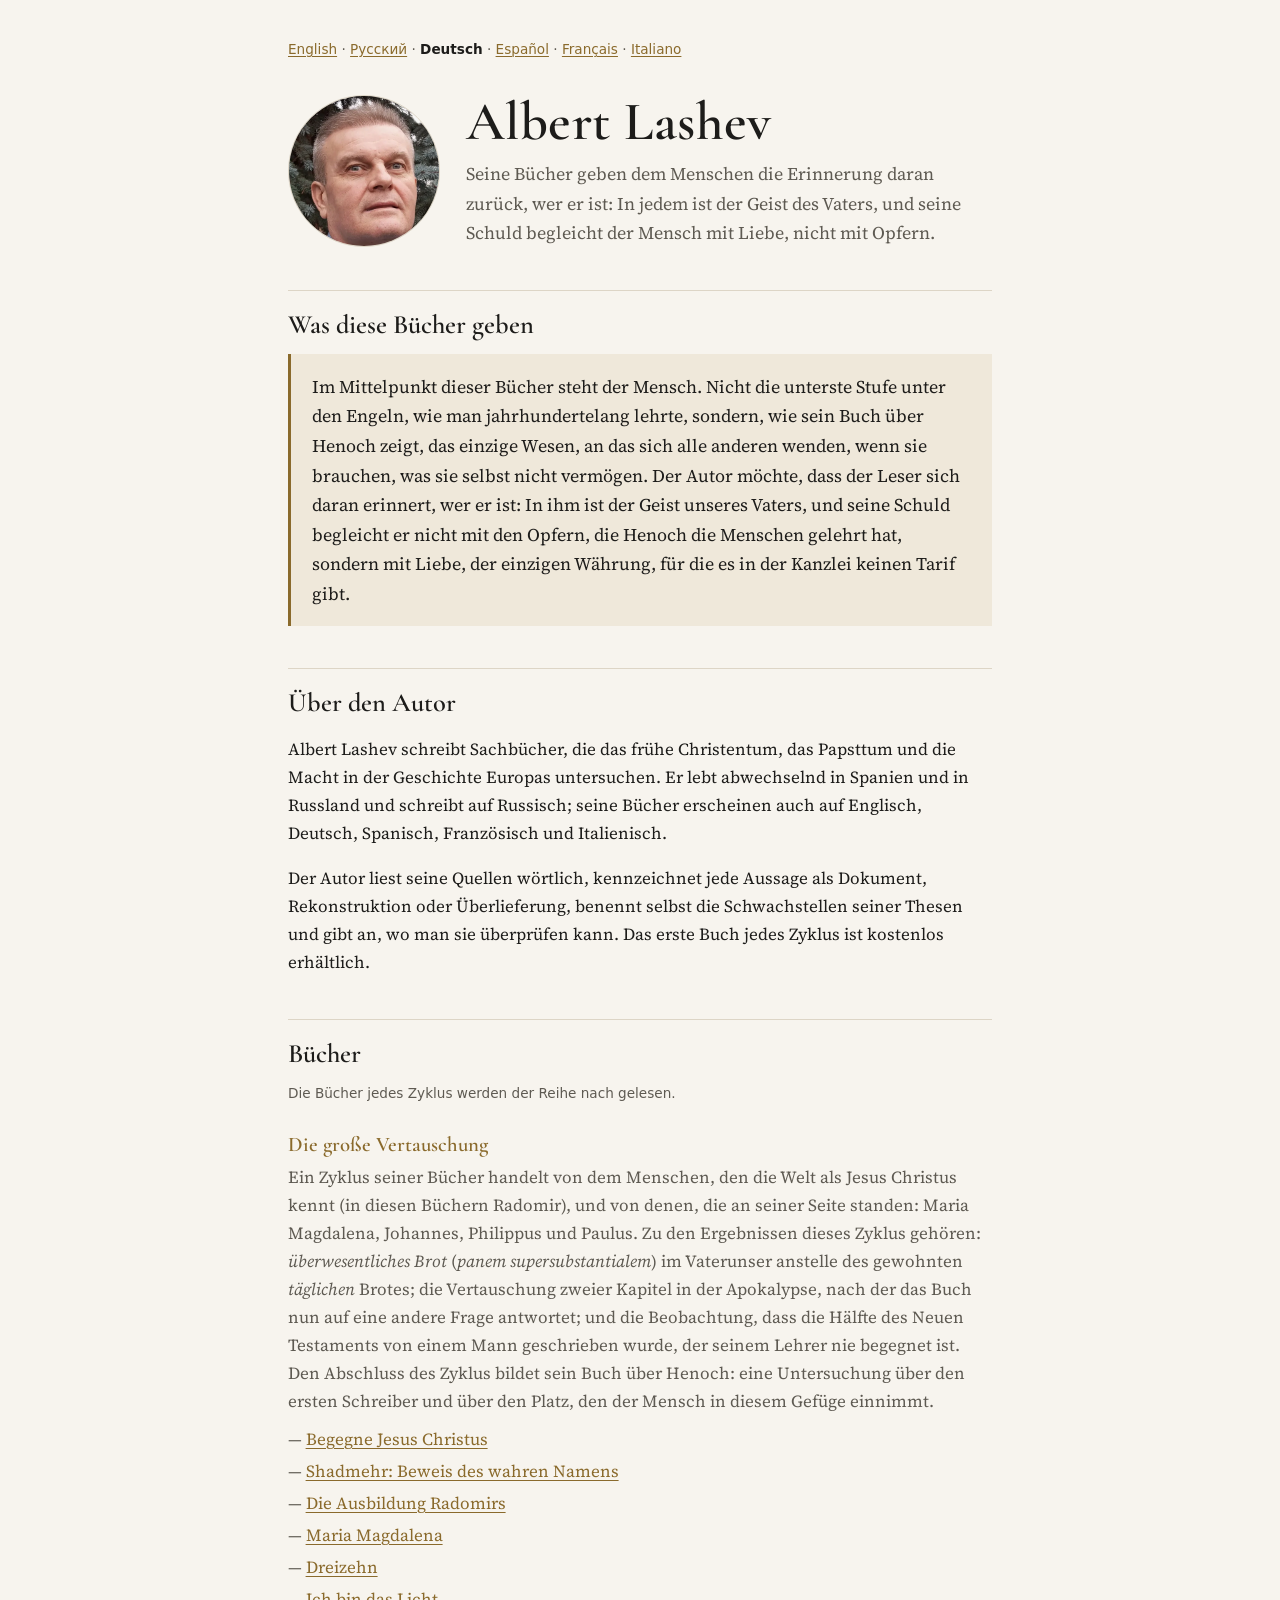
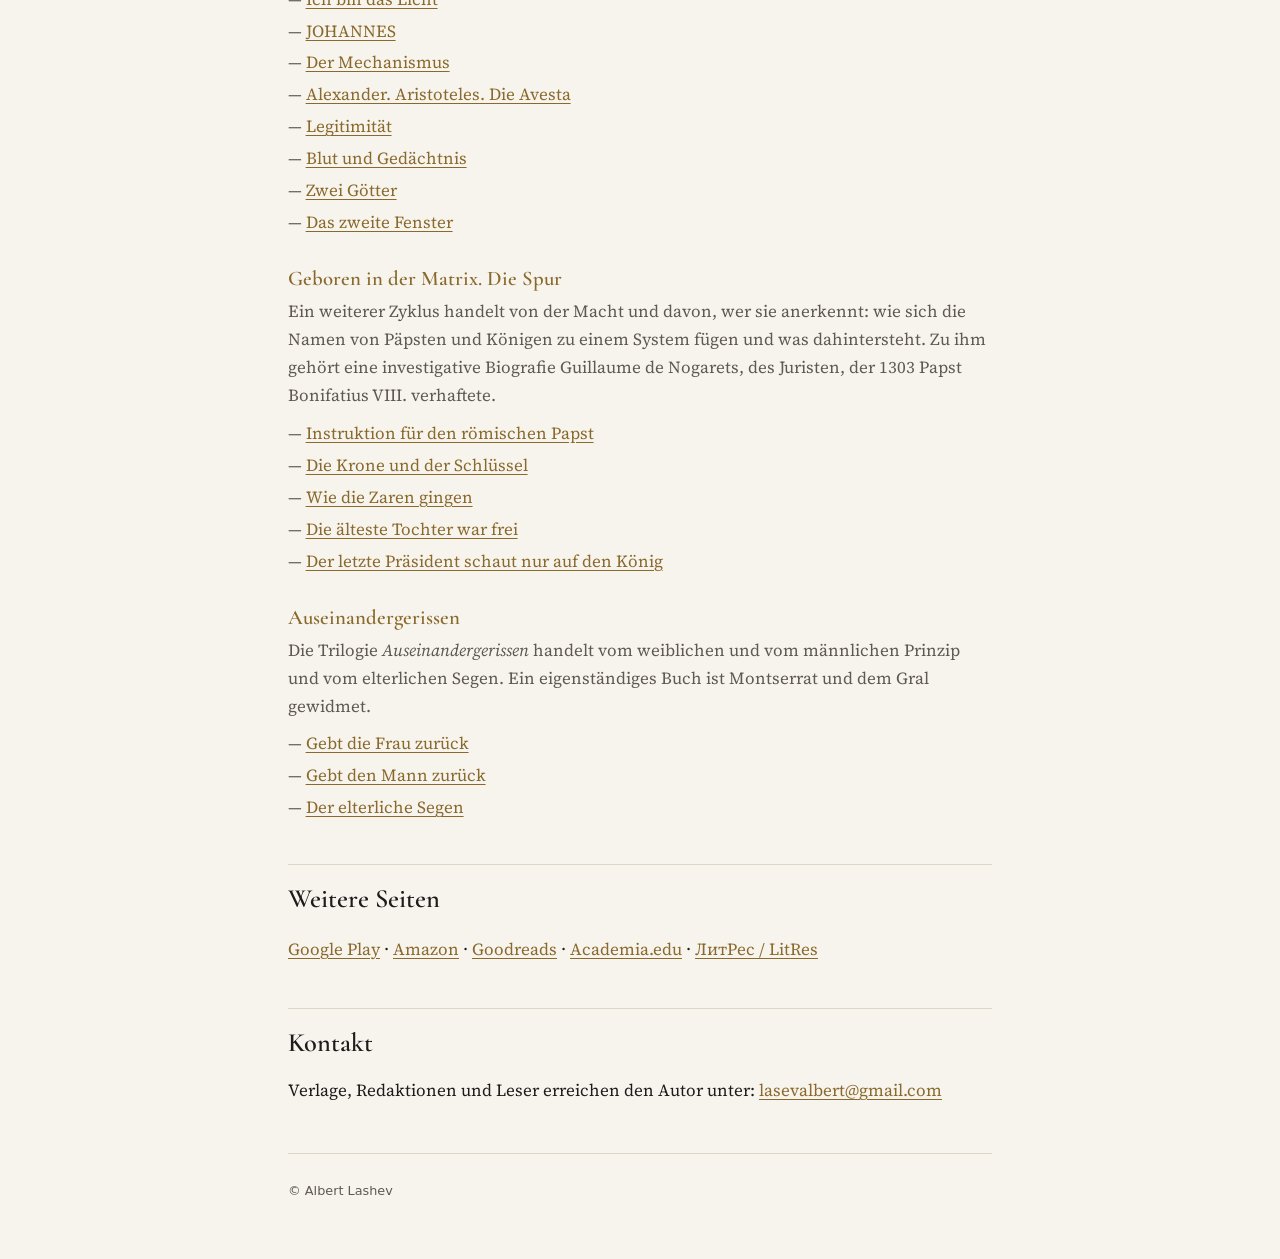
==== commit c64e9969: "Site: unified cycle names in DE, ES, FR, IT Co-Authored-By: Claude Opus 5.5 <noreply@anthropic.com> " ====
--- a/docs/de/index.html
+++ b/docs/de/index.html
@@ -8,7 +8,7 @@
 <main>
 <section><h2>Was diese Bücher geben</h2><blockquote>Im Mittelpunkt dieser Bücher steht der Mensch. Nicht die unterste Stufe unter den Engeln, wie man jahrhundertelang lehrte, sondern, wie sein Buch über Henoch zeigt, das einzige Wesen, an das sich alle anderen wenden, wenn sie brauchen, was sie selbst nicht vermögen. Der Autor möchte, dass der Leser sich daran erinnert, wer er ist: In ihm ist der Geist unseres Vaters, und seine Schuld begleicht er nicht mit den Opfern, die Henoch die Menschen gelehrt hat, sondern mit Liebe, der einzigen Währung, für die es in der Kanzlei keinen Tarif gibt.</blockquote></section>
 <section><h2>Über den Autor</h2><p>Albert Lashev schreibt Sachbücher, die das frühe Christentum, das Papsttum und die Macht in der Geschichte Europas untersuchen. Er lebt abwechselnd in Spanien und in Russland und schreibt auf Russisch; seine Bücher erscheinen auch auf Englisch, Deutsch, Spanisch, Französisch und Italienisch.</p><p>Der Autor liest seine Quellen wörtlich, kennzeichnet jede Aussage als Dokument, Rekonstruktion oder Überlieferung, benennt selbst die Schwachstellen seiner Thesen und gibt an, wo man sie überprüfen kann. Das erste Buch jedes Zyklus ist kostenlos erhältlich.</p></section>
-<section><h2>Bücher</h2><p class="note">Die Bücher jedes Zyklus werden der Reihe nach gelesen.</p><section class="cycle"><h3>Zyklus über Radomir (Jesus Christus) und seine Nächsten</h3><p class="lead">Ein Zyklus seiner Bücher handelt von dem Menschen, den die Welt als Jesus Christus kennt (in diesen Büchern Radomir), und von denen, die an seiner Seite standen: Maria Magdalena, Johannes, Philippus und Paulus. Zu den Ergebnissen dieses Zyklus gehören: <em>überwesentliches Brot</em> (<em>panem supersubstantialem</em>) im Vaterunser anstelle des gewohnten <em>täglichen</em> Brotes; die Vertauschung zweier Kapitel in der Apokalypse, nach der das Buch nun auf eine andere Frage antwortet; und die Beobachtung, dass die Hälfte des Neuen Testaments von einem Mann geschrieben wurde, der seinem Lehrer nie begegnet ist. Den Abschluss des Zyklus bildet sein Buch über Henoch: eine Untersuchung über den ersten Schreiber und über den Platz, den der Mensch in diesem Gefüge einnimmt.</p><ul class="books"><li><a href="https://play.google.com/store/books/details?id=C73iEQAAQBAJ">Begegne Jesus Christus</a></li><li><a href="https://play.google.com/store/books/details?id=xejzEQAAQBAJ">Shadmehr: Beweis des wahren Namens</a></li><li><a href="https://play.google.com/store/books/details?id=O-nzEQAAQBAJ">Die Ausbildung Radomirs</a></li><li><a href="https://play.google.com/store/books/details?id=HenzEQAAQBAJ">Maria Magdalena</a></li><li><a href="https://play.google.com/store/books/details?id=92DuEQAAQBAJ">Dreizehn</a></li><li><a href="https://play.google.com/store/books/details?id=LerzEQAAQBAJ">Ich bin das Licht</a></li><li><a href="https://play.google.com/store/books/details?id=_jT2EQAAQBAJ">JOHANNES</a></li><li><a href="https://play.google.com/store/books/details?id=n-nzEQAAQBAJ">Der Mechanismus</a></li><li><a href="https://play.google.com/store/books/details?id=eJbxEQAAQBAJ">Alexander. Aristoteles. Die Avesta</a></li><li><a href="https://play.google.com/store/books/details?id=Y-nzEQAAQBAJ">Legitimität</a></li><li><a href="https://play.google.com/store/books/details?id=ZmfuEQAAQBAJ">Blut und Gedächtnis</a></li><li><a href="https://play.google.com/store/books/details?id=A-nzEQAAQBAJ">Zwei Götter</a></li><li><a href="https://play.google.com/store/books/details?id=KenzEQAAQBAJ">Das zweite Fenster</a></li></ul></section><section class="cycle"><h3>Zyklus über Macht und ihre Anerkennung</h3><p class="lead">Ein weiterer Zyklus handelt von der Macht und davon, wer sie anerkennt: wie sich die Namen von Päpsten und Königen zu einem System fügen und was dahintersteht. Zu ihm gehört eine investigative Biografie Guillaume de Nogarets, des Juristen, der 1303 Papst Bonifatius VIII. verhaftete.</p><ul class="books"><li><a href="https://play.google.com/store/books/details?id=6ensEQAAQBAJ">Instruktion für den römischen Papst</a></li><li><a href="https://play.google.com/store/books/details?id=aOjzEQAAQBAJ">Die Krone und der Schlüssel</a></li><li><a href="https://play.google.com/store/books/details?id=SOAOEgAAQBAJ">Wie die Zaren gingen</a></li><li><a href="https://play.google.com/store/books/details?id=Fob3EQAAQBAJ">Die älteste Tochter war frei</a></li><li><a href="https://play.google.com/store/books/details?id=nN_9EQAAQBAJ">Der letzte Präsident schaut nur auf den König</a></li></ul></section><section class="cycle"><h3>Auseinandergerissen</h3><p class="lead">Die Trilogie <em>Auseinandergerissen</em> handelt vom weiblichen und vom männlichen Prinzip und vom elterlichen Segen. Ein eigenständiges Buch ist Montserrat und dem Gral gewidmet.</p><ul class="books"><li><a href="https://play.google.com/store/books/details?id=pjzhEQAAQBAJ">Gebt die Frau zurück</a></li><li><a href="https://play.google.com/store/books/details?id=sIgMEgAAQBAJ">Gebt den Mann zurück</a></li><li><a href="https://play.google.com/store/books/details?id=ZggNEgAAQBAJ">Der elterliche Segen</a></li></ul></section></section>
+<section><h2>Bücher</h2><p class="note">Die Bücher jedes Zyklus werden der Reihe nach gelesen.</p><section class="cycle"><h3>Die große Vertauschung</h3><p class="lead">Ein Zyklus seiner Bücher handelt von dem Menschen, den die Welt als Jesus Christus kennt (in diesen Büchern Radomir), und von denen, die an seiner Seite standen: Maria Magdalena, Johannes, Philippus und Paulus. Zu den Ergebnissen dieses Zyklus gehören: <em>überwesentliches Brot</em> (<em>panem supersubstantialem</em>) im Vaterunser anstelle des gewohnten <em>täglichen</em> Brotes; die Vertauschung zweier Kapitel in der Apokalypse, nach der das Buch nun auf eine andere Frage antwortet; und die Beobachtung, dass die Hälfte des Neuen Testaments von einem Mann geschrieben wurde, der seinem Lehrer nie begegnet ist. Den Abschluss des Zyklus bildet sein Buch über Henoch: eine Untersuchung über den ersten Schreiber und über den Platz, den der Mensch in diesem Gefüge einnimmt.</p><ul class="books"><li><a href="https://play.google.com/store/books/details?id=C73iEQAAQBAJ">Begegne Jesus Christus</a></li><li><a href="https://play.google.com/store/books/details?id=xejzEQAAQBAJ">Shadmehr: Beweis des wahren Namens</a></li><li><a href="https://play.google.com/store/books/details?id=O-nzEQAAQBAJ">Die Ausbildung Radomirs</a></li><li><a href="https://play.google.com/store/books/details?id=HenzEQAAQBAJ">Maria Magdalena</a></li><li><a href="https://play.google.com/store/books/details?id=92DuEQAAQBAJ">Dreizehn</a></li><li><a href="https://play.google.com/store/books/details?id=LerzEQAAQBAJ">Ich bin das Licht</a></li><li><a href="https://play.google.com/store/books/details?id=_jT2EQAAQBAJ">JOHANNES</a></li><li><a href="https://play.google.com/store/books/details?id=n-nzEQAAQBAJ">Der Mechanismus</a></li><li><a href="https://play.google.com/store/books/details?id=eJbxEQAAQBAJ">Alexander. Aristoteles. Die Avesta</a></li><li><a href="https://play.google.com/store/books/details?id=Y-nzEQAAQBAJ">Legitimität</a></li><li><a href="https://play.google.com/store/books/details?id=ZmfuEQAAQBAJ">Blut und Gedächtnis</a></li><li><a href="https://play.google.com/store/books/details?id=A-nzEQAAQBAJ">Zwei Götter</a></li><li><a href="https://play.google.com/store/books/details?id=KenzEQAAQBAJ">Das zweite Fenster</a></li></ul></section><section class="cycle"><h3>Geboren in der Matrix. Die Spur</h3><p class="lead">Ein weiterer Zyklus handelt von der Macht und davon, wer sie anerkennt: wie sich die Namen von Päpsten und Königen zu einem System fügen und was dahintersteht. Zu ihm gehört eine investigative Biografie Guillaume de Nogarets, des Juristen, der 1303 Papst Bonifatius VIII. verhaftete.</p><ul class="books"><li><a href="https://play.google.com/store/books/details?id=6ensEQAAQBAJ">Instruktion für den römischen Papst</a></li><li><a href="https://play.google.com/store/books/details?id=aOjzEQAAQBAJ">Die Krone und der Schlüssel</a></li><li><a href="https://play.google.com/store/books/details?id=SOAOEgAAQBAJ">Wie die Zaren gingen</a></li><li><a href="https://play.google.com/store/books/details?id=Fob3EQAAQBAJ">Die älteste Tochter war frei</a></li><li><a href="https://play.google.com/store/books/details?id=nN_9EQAAQBAJ">Der letzte Präsident schaut nur auf den König</a></li></ul></section><section class="cycle"><h3>Auseinandergerissen</h3><p class="lead">Die Trilogie <em>Auseinandergerissen</em> handelt vom weiblichen und vom männlichen Prinzip und vom elterlichen Segen. Ein eigenständiges Buch ist Montserrat und dem Gral gewidmet.</p><ul class="books"><li><a href="https://play.google.com/store/books/details?id=pjzhEQAAQBAJ">Gebt die Frau zurück</a></li><li><a href="https://play.google.com/store/books/details?id=sIgMEgAAQBAJ">Gebt den Mann zurück</a></li><li><a href="https://play.google.com/store/books/details?id=ZggNEgAAQBAJ">Der elterliche Segen</a></li></ul></section></section>
 
 <section><h2>Weitere Seiten</h2><p class="links"><a href="https://play.google.com/store/books/author?id=Albert+Lashev">Google Play</a> · <a href="https://www.amazon.com/stores/Albert-Lashev/author/B0H4CRBH9K">Amazon</a> · <a href="https://www.goodreads.com/author/show/70318898.Albert_Lashev">Goodreads</a> · <a href="https://independent.academia.edu/AlbertLashev">Academia.edu</a> · <a href="https://www.litres.ru/author/albert-lashev/">ЛитРес / LitRes</a></p></section>
 <section><h2>Kontakt</h2><p>Verlage, Redaktionen und Leser erreichen den Autor unter: <a href="mailto:lasevalbert@gmail.com">lasevalbert@gmail.com</a></p></section>
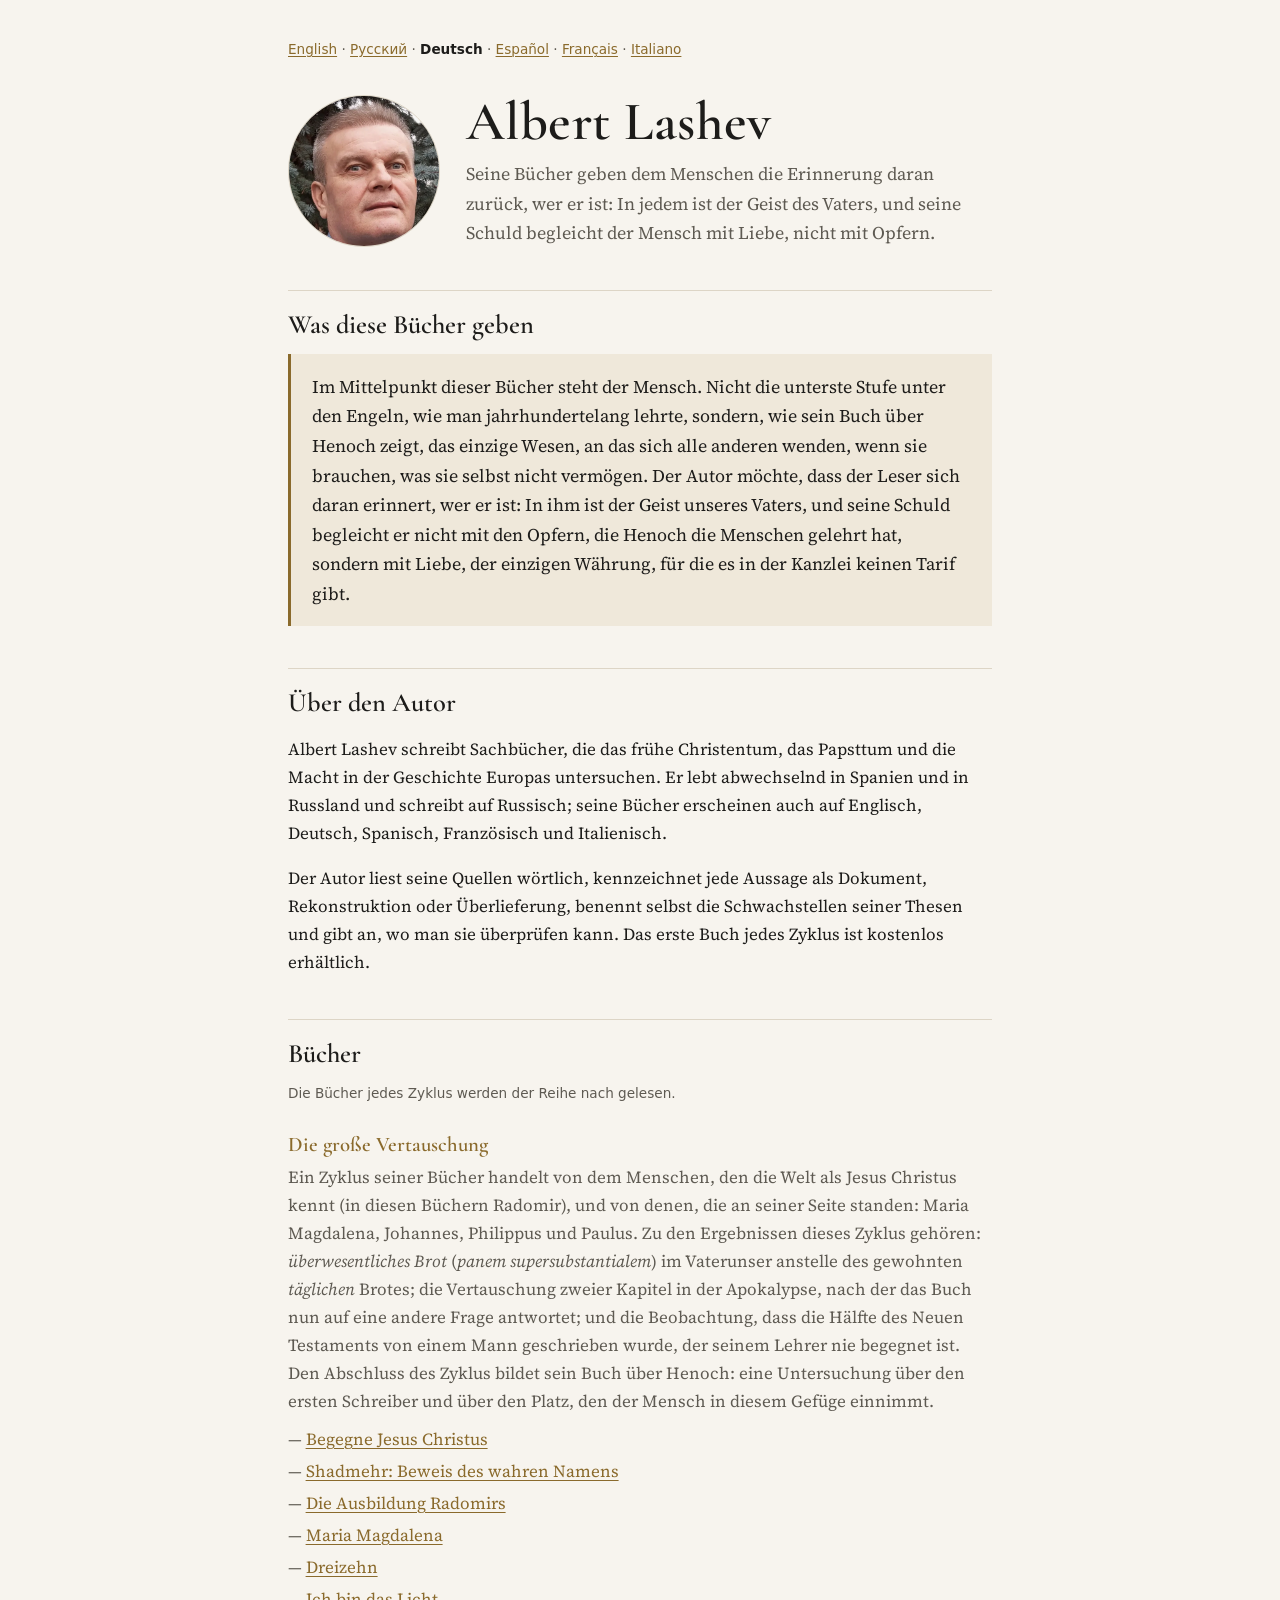
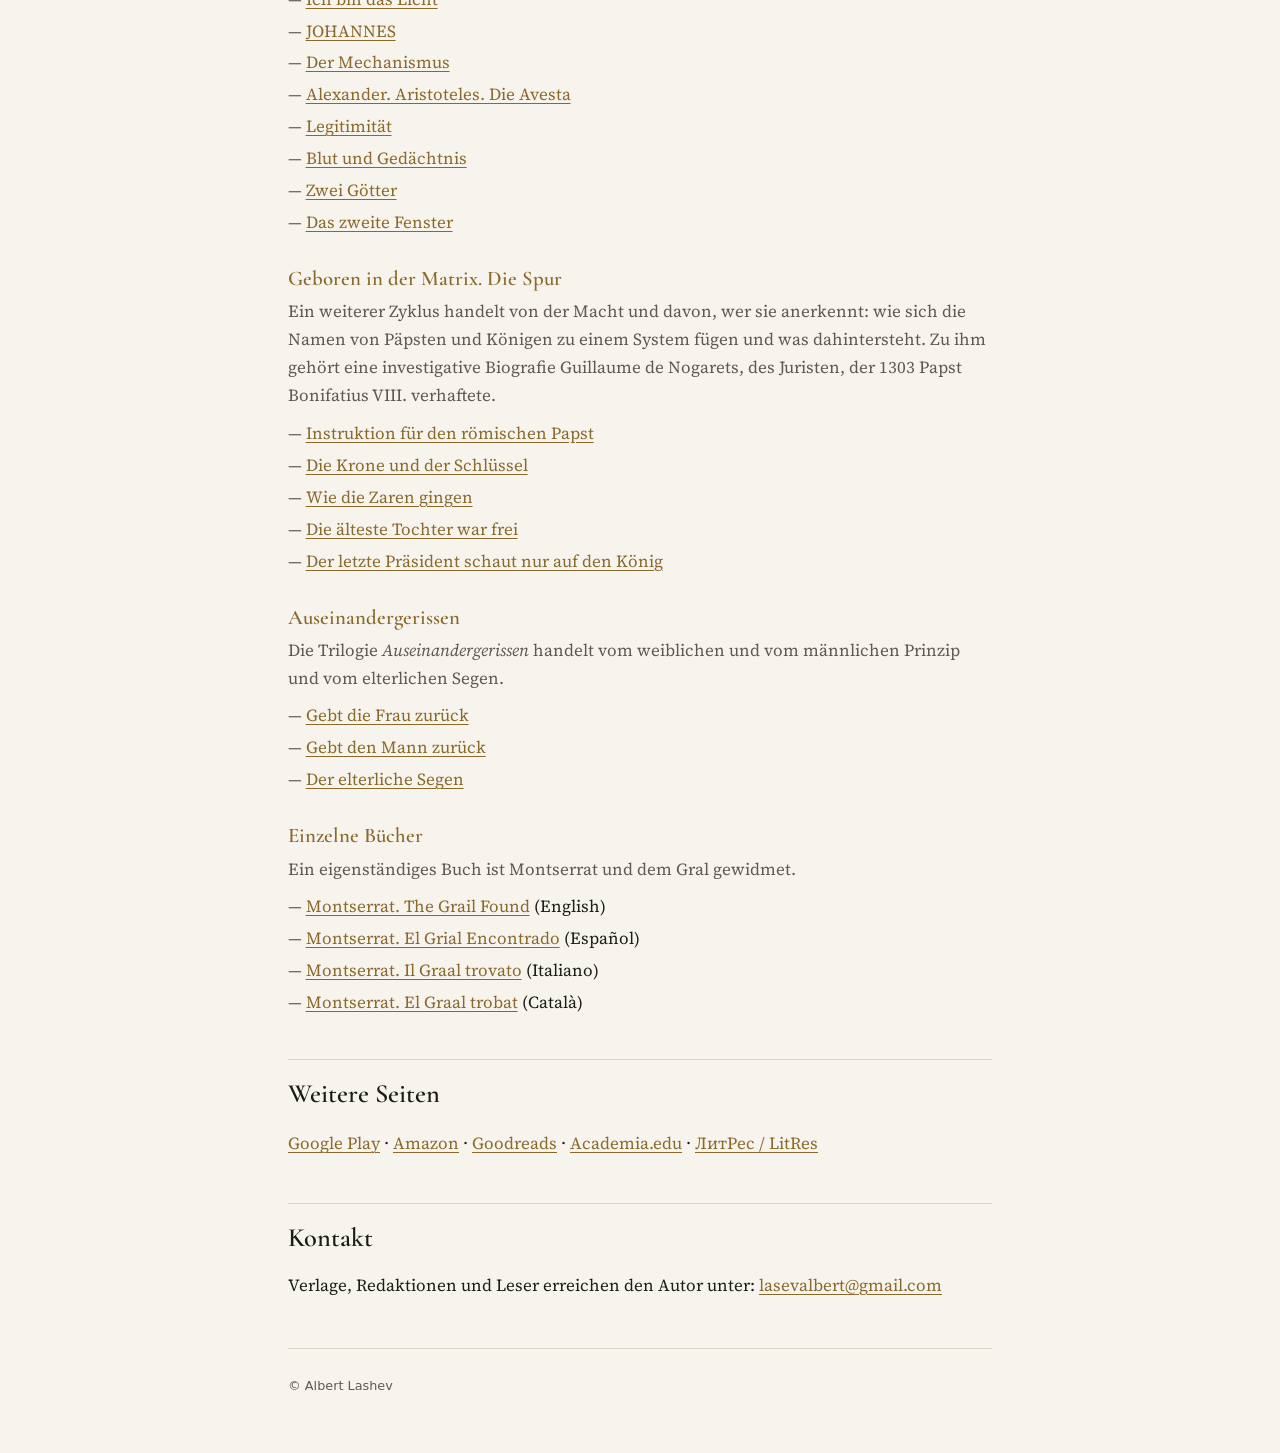
==== commit c71715ea: "Site: Montserrat sentence moved from the trilogy to Standalone books Co-Authored-By: Claude Opus 5.5" ====
--- a/docs/de/index.html
+++ b/docs/de/index.html
@@ -8,7 +8,7 @@
 <main>
 <section><h2>Was diese Bücher geben</h2><blockquote>Im Mittelpunkt dieser Bücher steht der Mensch. Nicht die unterste Stufe unter den Engeln, wie man jahrhundertelang lehrte, sondern, wie sein Buch über Henoch zeigt, das einzige Wesen, an das sich alle anderen wenden, wenn sie brauchen, was sie selbst nicht vermögen. Der Autor möchte, dass der Leser sich daran erinnert, wer er ist: In ihm ist der Geist unseres Vaters, und seine Schuld begleicht er nicht mit den Opfern, die Henoch die Menschen gelehrt hat, sondern mit Liebe, der einzigen Währung, für die es in der Kanzlei keinen Tarif gibt.</blockquote></section>
 <section><h2>Über den Autor</h2><p>Albert Lashev schreibt Sachbücher, die das frühe Christentum, das Papsttum und die Macht in der Geschichte Europas untersuchen. Er lebt abwechselnd in Spanien und in Russland und schreibt auf Russisch; seine Bücher erscheinen auch auf Englisch, Deutsch, Spanisch, Französisch und Italienisch.</p><p>Der Autor liest seine Quellen wörtlich, kennzeichnet jede Aussage als Dokument, Rekonstruktion oder Überlieferung, benennt selbst die Schwachstellen seiner Thesen und gibt an, wo man sie überprüfen kann. Das erste Buch jedes Zyklus ist kostenlos erhältlich.</p></section>
-<section><h2>Bücher</h2><p class="note">Die Bücher jedes Zyklus werden der Reihe nach gelesen.</p><section class="cycle"><h3>Die große Vertauschung</h3><p class="lead">Ein Zyklus seiner Bücher handelt von dem Menschen, den die Welt als Jesus Christus kennt (in diesen Büchern Radomir), und von denen, die an seiner Seite standen: Maria Magdalena, Johannes, Philippus und Paulus. Zu den Ergebnissen dieses Zyklus gehören: <em>überwesentliches Brot</em> (<em>panem supersubstantialem</em>) im Vaterunser anstelle des gewohnten <em>täglichen</em> Brotes; die Vertauschung zweier Kapitel in der Apokalypse, nach der das Buch nun auf eine andere Frage antwortet; und die Beobachtung, dass die Hälfte des Neuen Testaments von einem Mann geschrieben wurde, der seinem Lehrer nie begegnet ist. Den Abschluss des Zyklus bildet sein Buch über Henoch: eine Untersuchung über den ersten Schreiber und über den Platz, den der Mensch in diesem Gefüge einnimmt.</p><ul class="books"><li><a href="https://play.google.com/store/books/details?id=C73iEQAAQBAJ">Begegne Jesus Christus</a></li><li><a href="https://play.google.com/store/books/details?id=xejzEQAAQBAJ">Shadmehr: Beweis des wahren Namens</a></li><li><a href="https://play.google.com/store/books/details?id=O-nzEQAAQBAJ">Die Ausbildung Radomirs</a></li><li><a href="https://play.google.com/store/books/details?id=HenzEQAAQBAJ">Maria Magdalena</a></li><li><a href="https://play.google.com/store/books/details?id=92DuEQAAQBAJ">Dreizehn</a></li><li><a href="https://play.google.com/store/books/details?id=LerzEQAAQBAJ">Ich bin das Licht</a></li><li><a href="https://play.google.com/store/books/details?id=_jT2EQAAQBAJ">JOHANNES</a></li><li><a href="https://play.google.com/store/books/details?id=n-nzEQAAQBAJ">Der Mechanismus</a></li><li><a href="https://play.google.com/store/books/details?id=eJbxEQAAQBAJ">Alexander. Aristoteles. Die Avesta</a></li><li><a href="https://play.google.com/store/books/details?id=Y-nzEQAAQBAJ">Legitimität</a></li><li><a href="https://play.google.com/store/books/details?id=ZmfuEQAAQBAJ">Blut und Gedächtnis</a></li><li><a href="https://play.google.com/store/books/details?id=A-nzEQAAQBAJ">Zwei Götter</a></li><li><a href="https://play.google.com/store/books/details?id=KenzEQAAQBAJ">Das zweite Fenster</a></li></ul></section><section class="cycle"><h3>Geboren in der Matrix. Die Spur</h3><p class="lead">Ein weiterer Zyklus handelt von der Macht und davon, wer sie anerkennt: wie sich die Namen von Päpsten und Königen zu einem System fügen und was dahintersteht. Zu ihm gehört eine investigative Biografie Guillaume de Nogarets, des Juristen, der 1303 Papst Bonifatius VIII. verhaftete.</p><ul class="books"><li><a href="https://play.google.com/store/books/details?id=6ensEQAAQBAJ">Instruktion für den römischen Papst</a></li><li><a href="https://play.google.com/store/books/details?id=aOjzEQAAQBAJ">Die Krone und der Schlüssel</a></li><li><a href="https://play.google.com/store/books/details?id=SOAOEgAAQBAJ">Wie die Zaren gingen</a></li><li><a href="https://play.google.com/store/books/details?id=Fob3EQAAQBAJ">Die älteste Tochter war frei</a></li><li><a href="https://play.google.com/store/books/details?id=nN_9EQAAQBAJ">Der letzte Präsident schaut nur auf den König</a></li></ul></section><section class="cycle"><h3>Auseinandergerissen</h3><p class="lead">Die Trilogie <em>Auseinandergerissen</em> handelt vom weiblichen und vom männlichen Prinzip und vom elterlichen Segen. Ein eigenständiges Buch ist Montserrat und dem Gral gewidmet.</p><ul class="books"><li><a href="https://play.google.com/store/books/details?id=pjzhEQAAQBAJ">Gebt die Frau zurück</a></li><li><a href="https://play.google.com/store/books/details?id=sIgMEgAAQBAJ">Gebt den Mann zurück</a></li><li><a href="https://play.google.com/store/books/details?id=ZggNEgAAQBAJ">Der elterliche Segen</a></li></ul></section></section>
+<section><h2>Bücher</h2><p class="note">Die Bücher jedes Zyklus werden der Reihe nach gelesen.</p><section class="cycle"><h3>Die große Vertauschung</h3><p class="lead">Ein Zyklus seiner Bücher handelt von dem Menschen, den die Welt als Jesus Christus kennt (in diesen Büchern Radomir), und von denen, die an seiner Seite standen: Maria Magdalena, Johannes, Philippus und Paulus. Zu den Ergebnissen dieses Zyklus gehören: <em>überwesentliches Brot</em> (<em>panem supersubstantialem</em>) im Vaterunser anstelle des gewohnten <em>täglichen</em> Brotes; die Vertauschung zweier Kapitel in der Apokalypse, nach der das Buch nun auf eine andere Frage antwortet; und die Beobachtung, dass die Hälfte des Neuen Testaments von einem Mann geschrieben wurde, der seinem Lehrer nie begegnet ist. Den Abschluss des Zyklus bildet sein Buch über Henoch: eine Untersuchung über den ersten Schreiber und über den Platz, den der Mensch in diesem Gefüge einnimmt.</p><ul class="books"><li><a href="https://play.google.com/store/books/details?id=C73iEQAAQBAJ">Begegne Jesus Christus</a></li><li><a href="https://play.google.com/store/books/details?id=xejzEQAAQBAJ">Shadmehr: Beweis des wahren Namens</a></li><li><a href="https://play.google.com/store/books/details?id=O-nzEQAAQBAJ">Die Ausbildung Radomirs</a></li><li><a href="https://play.google.com/store/books/details?id=HenzEQAAQBAJ">Maria Magdalena</a></li><li><a href="https://play.google.com/store/books/details?id=92DuEQAAQBAJ">Dreizehn</a></li><li><a href="https://play.google.com/store/books/details?id=LerzEQAAQBAJ">Ich bin das Licht</a></li><li><a href="https://play.google.com/store/books/details?id=_jT2EQAAQBAJ">JOHANNES</a></li><li><a href="https://play.google.com/store/books/details?id=n-nzEQAAQBAJ">Der Mechanismus</a></li><li><a href="https://play.google.com/store/books/details?id=eJbxEQAAQBAJ">Alexander. Aristoteles. Die Avesta</a></li><li><a href="https://play.google.com/store/books/details?id=Y-nzEQAAQBAJ">Legitimität</a></li><li><a href="https://play.google.com/store/books/details?id=ZmfuEQAAQBAJ">Blut und Gedächtnis</a></li><li><a href="https://play.google.com/store/books/details?id=A-nzEQAAQBAJ">Zwei Götter</a></li><li><a href="https://play.google.com/store/books/details?id=KenzEQAAQBAJ">Das zweite Fenster</a></li></ul></section><section class="cycle"><h3>Geboren in der Matrix. Die Spur</h3><p class="lead">Ein weiterer Zyklus handelt von der Macht und davon, wer sie anerkennt: wie sich die Namen von Päpsten und Königen zu einem System fügen und was dahintersteht. Zu ihm gehört eine investigative Biografie Guillaume de Nogarets, des Juristen, der 1303 Papst Bonifatius VIII. verhaftete.</p><ul class="books"><li><a href="https://play.google.com/store/books/details?id=6ensEQAAQBAJ">Instruktion für den römischen Papst</a></li><li><a href="https://play.google.com/store/books/details?id=aOjzEQAAQBAJ">Die Krone und der Schlüssel</a></li><li><a href="https://play.google.com/store/books/details?id=SOAOEgAAQBAJ">Wie die Zaren gingen</a></li><li><a href="https://play.google.com/store/books/details?id=Fob3EQAAQBAJ">Die älteste Tochter war frei</a></li><li><a href="https://play.google.com/store/books/details?id=nN_9EQAAQBAJ">Der letzte Präsident schaut nur auf den König</a></li></ul></section><section class="cycle"><h3>Auseinandergerissen</h3><p class="lead">Die Trilogie <em>Auseinandergerissen</em> handelt vom weiblichen und vom männlichen Prinzip und vom elterlichen Segen.</p><ul class="books"><li><a href="https://play.google.com/store/books/details?id=pjzhEQAAQBAJ">Gebt die Frau zurück</a></li><li><a href="https://play.google.com/store/books/details?id=sIgMEgAAQBAJ">Gebt den Mann zurück</a></li><li><a href="https://play.google.com/store/books/details?id=ZggNEgAAQBAJ">Der elterliche Segen</a></li></ul></section><section class="cycle"><h3>Einzelne Bücher</h3><p class="lead">Ein eigenständiges Buch ist Montserrat und dem Gral gewidmet.</p><ul class="books"><li><a href="https://play.google.com/store/books/details?id=Ij_hEQAAQBAJ">Montserrat. The Grail Found</a> (English)</li><li><a href="https://play.google.com/store/books/details?id=R4vhEQAAQBAJ">Montserrat. El Grial Encontrado</a> (Español)</li><li><a href="https://play.google.com/store/books/details?id=QzAUEgAAQBAJ">Montserrat. Il Graal trovato</a> (Italiano)</li><li><a href="https://play.google.com/store/books/details?id=OZDhEQAAQBAJ">Montserrat. El Graal trobat</a> (Català)</li></ul></section></section>
 
 <section><h2>Weitere Seiten</h2><p class="links"><a href="https://play.google.com/store/books/author?id=Albert+Lashev">Google Play</a> · <a href="https://www.amazon.com/stores/Albert-Lashev/author/B0H4CRBH9K">Amazon</a> · <a href="https://www.goodreads.com/author/show/70318898.Albert_Lashev">Goodreads</a> · <a href="https://independent.academia.edu/AlbertLashev">Academia.edu</a> · <a href="https://www.litres.ru/author/albert-lashev/">ЛитРес / LitRes</a></p></section>
 <section><h2>Kontakt</h2><p>Verlage, Redaktionen und Leser erreichen den Autor unter: <a href="mailto:lasevalbert@gmail.com">lasevalbert@gmail.com</a></p></section>
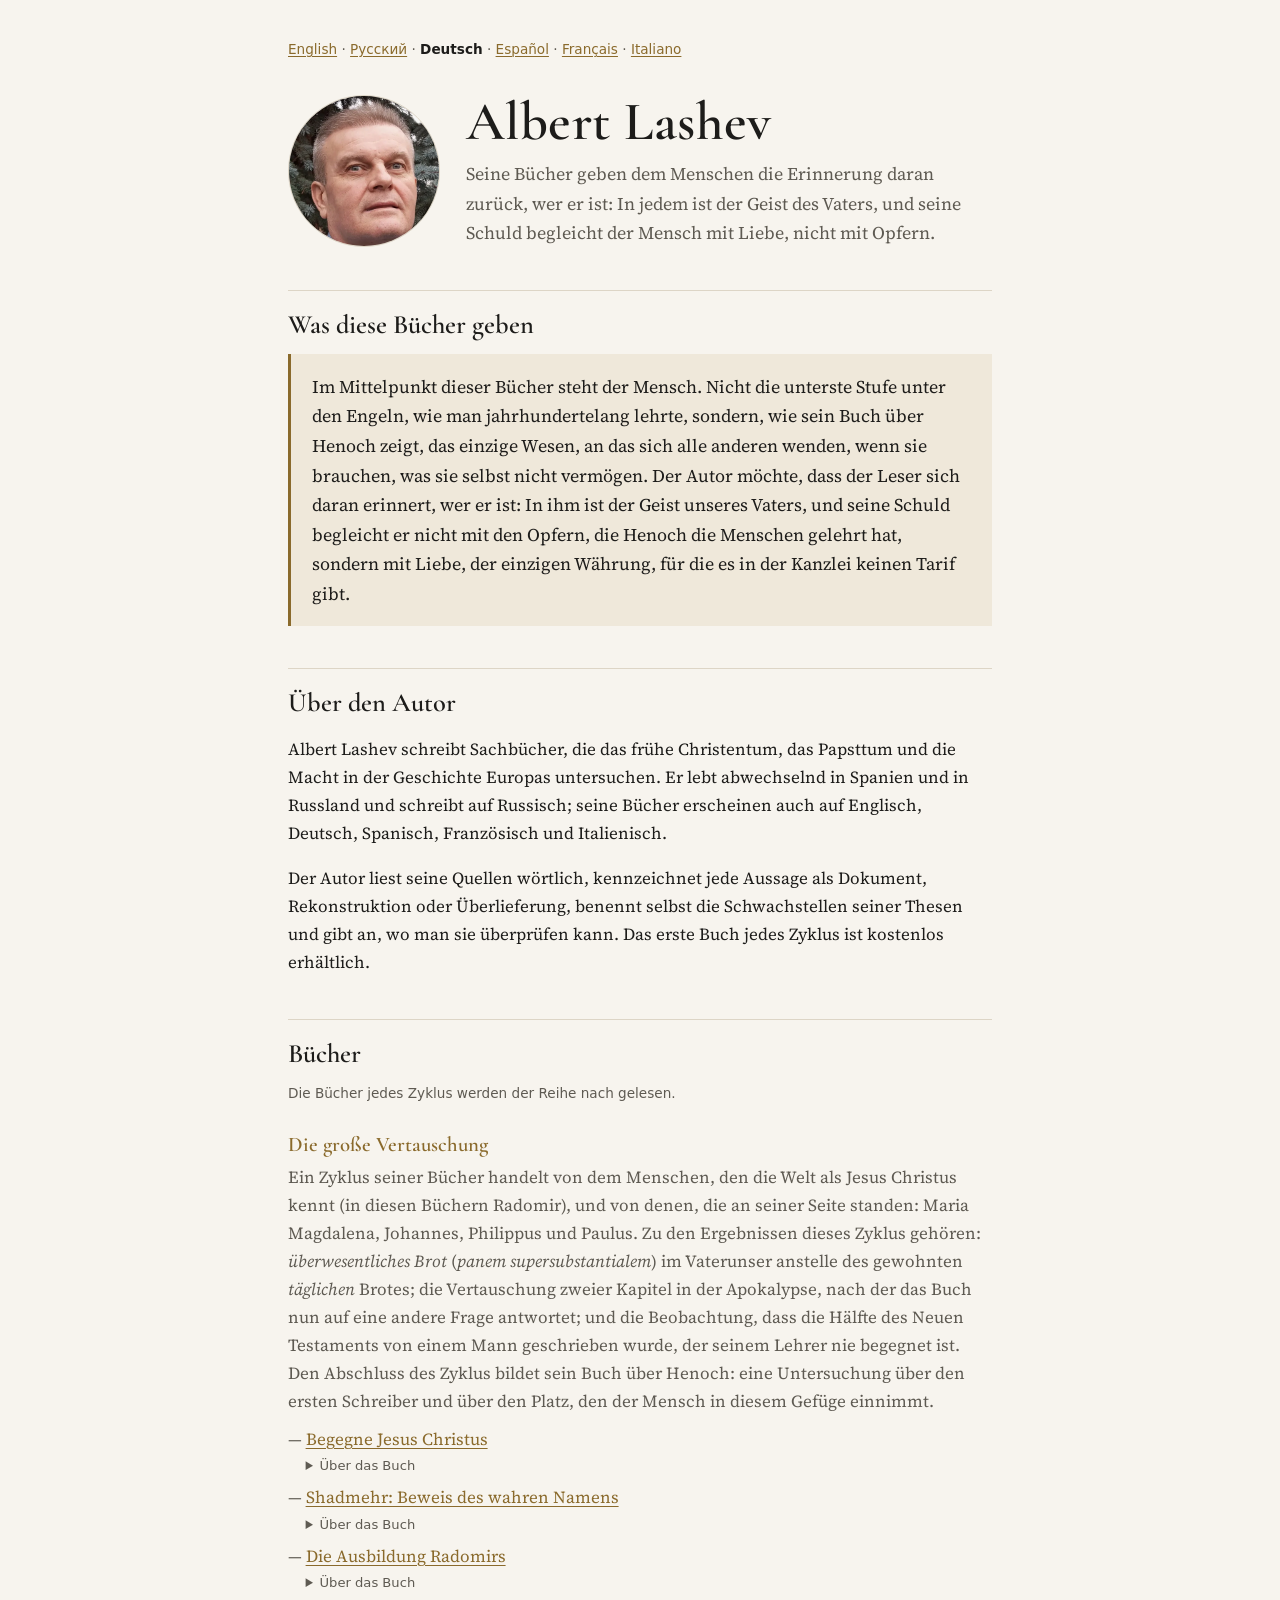
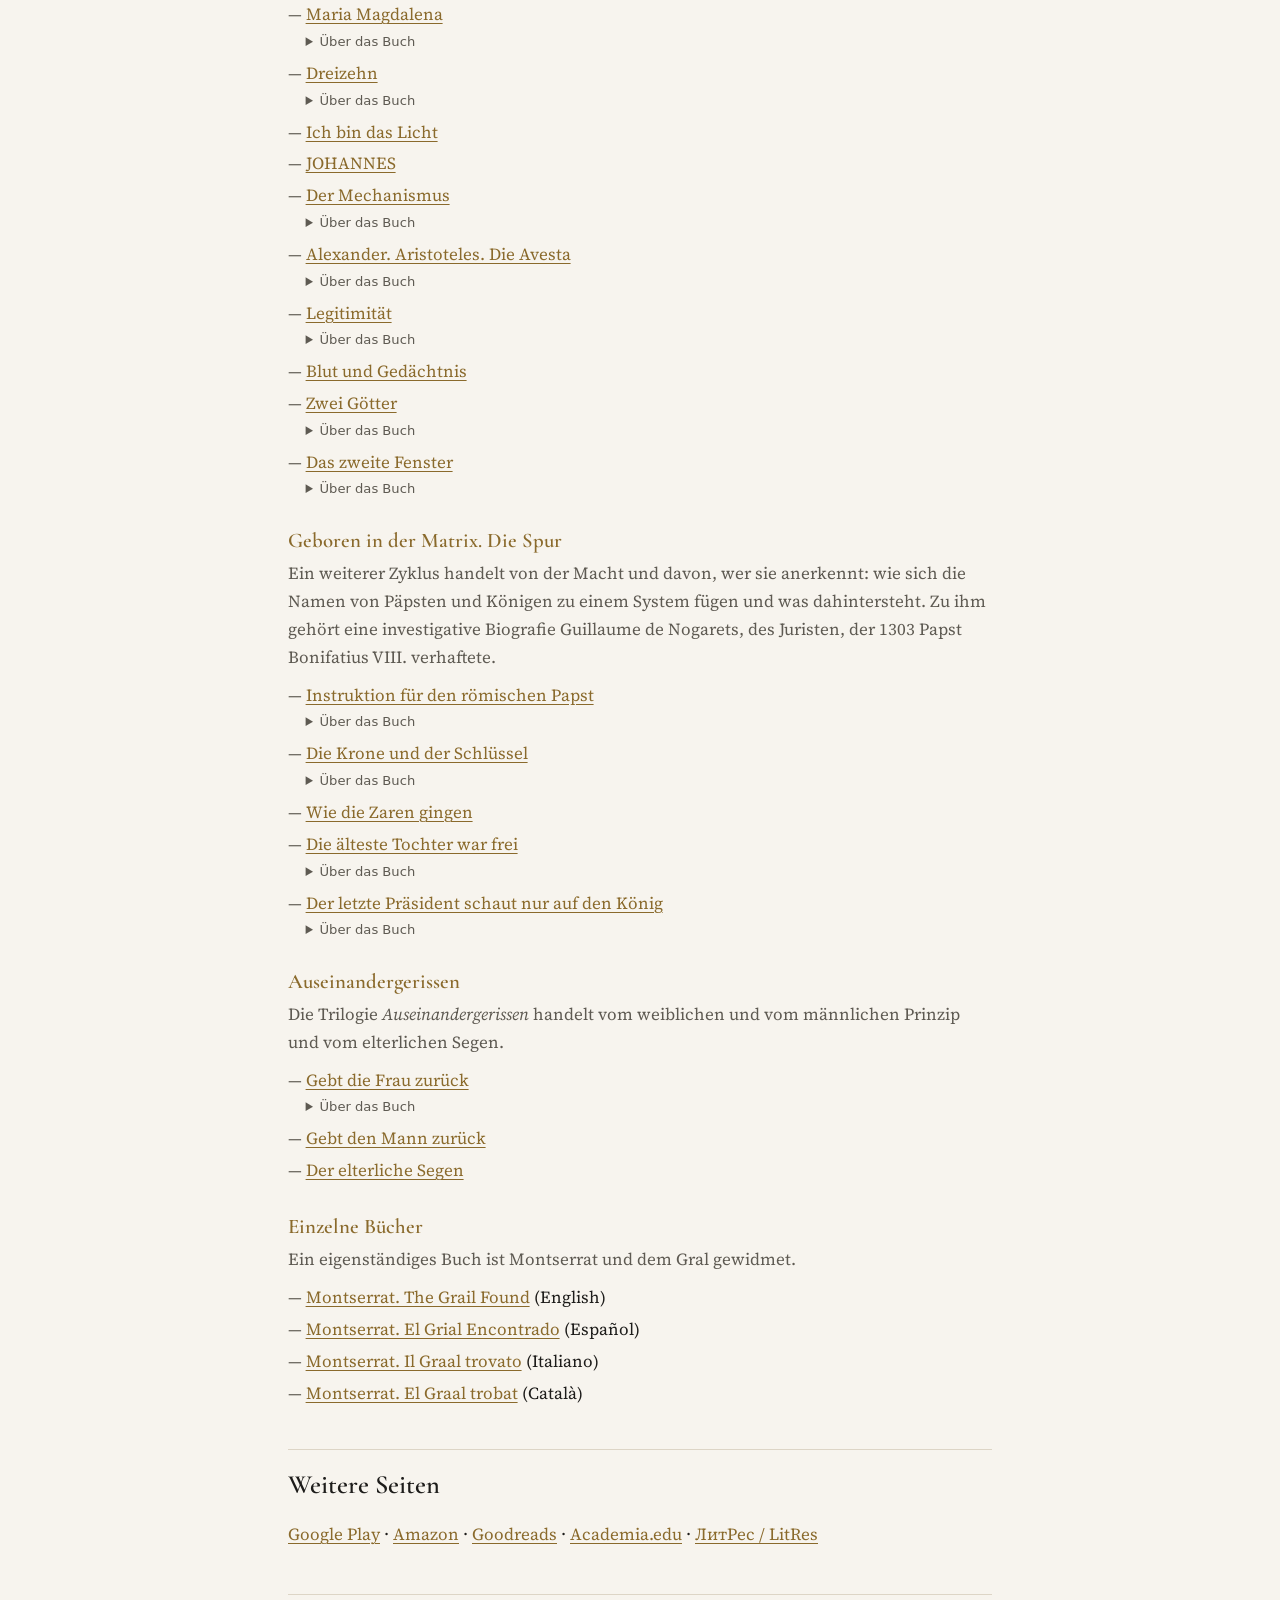
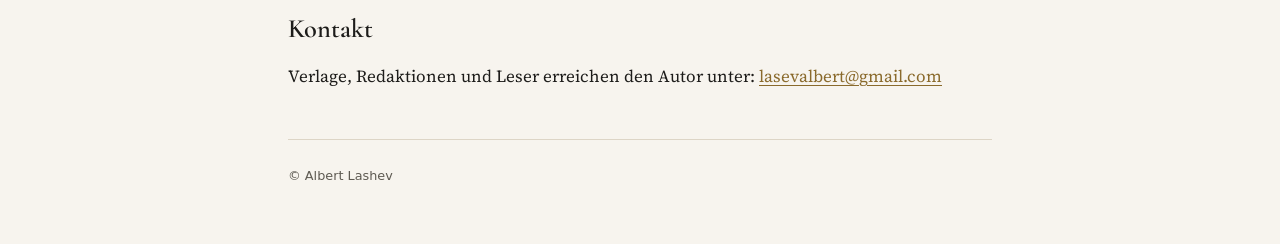
==== commit 0babde4c: "Site: add author-approved book descriptions (RU 20, EN 20, DE 15, ES 2, FR 1) as collapsible blocks " ====
--- a/docs/de/index.html
+++ b/docs/de/index.html
@@ -8,7 +8,7 @@
 <main>
 <section><h2>Was diese Bücher geben</h2><blockquote>Im Mittelpunkt dieser Bücher steht der Mensch. Nicht die unterste Stufe unter den Engeln, wie man jahrhundertelang lehrte, sondern, wie sein Buch über Henoch zeigt, das einzige Wesen, an das sich alle anderen wenden, wenn sie brauchen, was sie selbst nicht vermögen. Der Autor möchte, dass der Leser sich daran erinnert, wer er ist: In ihm ist der Geist unseres Vaters, und seine Schuld begleicht er nicht mit den Opfern, die Henoch die Menschen gelehrt hat, sondern mit Liebe, der einzigen Währung, für die es in der Kanzlei keinen Tarif gibt.</blockquote></section>
 <section><h2>Über den Autor</h2><p>Albert Lashev schreibt Sachbücher, die das frühe Christentum, das Papsttum und die Macht in der Geschichte Europas untersuchen. Er lebt abwechselnd in Spanien und in Russland und schreibt auf Russisch; seine Bücher erscheinen auch auf Englisch, Deutsch, Spanisch, Französisch und Italienisch.</p><p>Der Autor liest seine Quellen wörtlich, kennzeichnet jede Aussage als Dokument, Rekonstruktion oder Überlieferung, benennt selbst die Schwachstellen seiner Thesen und gibt an, wo man sie überprüfen kann. Das erste Buch jedes Zyklus ist kostenlos erhältlich.</p></section>
-<section><h2>Bücher</h2><p class="note">Die Bücher jedes Zyklus werden der Reihe nach gelesen.</p><section class="cycle"><h3>Die große Vertauschung</h3><p class="lead">Ein Zyklus seiner Bücher handelt von dem Menschen, den die Welt als Jesus Christus kennt (in diesen Büchern Radomir), und von denen, die an seiner Seite standen: Maria Magdalena, Johannes, Philippus und Paulus. Zu den Ergebnissen dieses Zyklus gehören: <em>überwesentliches Brot</em> (<em>panem supersubstantialem</em>) im Vaterunser anstelle des gewohnten <em>täglichen</em> Brotes; die Vertauschung zweier Kapitel in der Apokalypse, nach der das Buch nun auf eine andere Frage antwortet; und die Beobachtung, dass die Hälfte des Neuen Testaments von einem Mann geschrieben wurde, der seinem Lehrer nie begegnet ist. Den Abschluss des Zyklus bildet sein Buch über Henoch: eine Untersuchung über den ersten Schreiber und über den Platz, den der Mensch in diesem Gefüge einnimmt.</p><ul class="books"><li><a href="https://play.google.com/store/books/details?id=C73iEQAAQBAJ">Begegne Jesus Christus</a></li><li><a href="https://play.google.com/store/books/details?id=xejzEQAAQBAJ">Shadmehr: Beweis des wahren Namens</a></li><li><a href="https://play.google.com/store/books/details?id=O-nzEQAAQBAJ">Die Ausbildung Radomirs</a></li><li><a href="https://play.google.com/store/books/details?id=HenzEQAAQBAJ">Maria Magdalena</a></li><li><a href="https://play.google.com/store/books/details?id=92DuEQAAQBAJ">Dreizehn</a></li><li><a href="https://play.google.com/store/books/details?id=LerzEQAAQBAJ">Ich bin das Licht</a></li><li><a href="https://play.google.com/store/books/details?id=_jT2EQAAQBAJ">JOHANNES</a></li><li><a href="https://play.google.com/store/books/details?id=n-nzEQAAQBAJ">Der Mechanismus</a></li><li><a href="https://play.google.com/store/books/details?id=eJbxEQAAQBAJ">Alexander. Aristoteles. Die Avesta</a></li><li><a href="https://play.google.com/store/books/details?id=Y-nzEQAAQBAJ">Legitimität</a></li><li><a href="https://play.google.com/store/books/details?id=ZmfuEQAAQBAJ">Blut und Gedächtnis</a></li><li><a href="https://play.google.com/store/books/details?id=A-nzEQAAQBAJ">Zwei Götter</a></li><li><a href="https://play.google.com/store/books/details?id=KenzEQAAQBAJ">Das zweite Fenster</a></li></ul></section><section class="cycle"><h3>Geboren in der Matrix. Die Spur</h3><p class="lead">Ein weiterer Zyklus handelt von der Macht und davon, wer sie anerkennt: wie sich die Namen von Päpsten und Königen zu einem System fügen und was dahintersteht. Zu ihm gehört eine investigative Biografie Guillaume de Nogarets, des Juristen, der 1303 Papst Bonifatius VIII. verhaftete.</p><ul class="books"><li><a href="https://play.google.com/store/books/details?id=6ensEQAAQBAJ">Instruktion für den römischen Papst</a></li><li><a href="https://play.google.com/store/books/details?id=aOjzEQAAQBAJ">Die Krone und der Schlüssel</a></li><li><a href="https://play.google.com/store/books/details?id=SOAOEgAAQBAJ">Wie die Zaren gingen</a></li><li><a href="https://play.google.com/store/books/details?id=Fob3EQAAQBAJ">Die älteste Tochter war frei</a></li><li><a href="https://play.google.com/store/books/details?id=nN_9EQAAQBAJ">Der letzte Präsident schaut nur auf den König</a></li></ul></section><section class="cycle"><h3>Auseinandergerissen</h3><p class="lead">Die Trilogie <em>Auseinandergerissen</em> handelt vom weiblichen und vom männlichen Prinzip und vom elterlichen Segen.</p><ul class="books"><li><a href="https://play.google.com/store/books/details?id=pjzhEQAAQBAJ">Gebt die Frau zurück</a></li><li><a href="https://play.google.com/store/books/details?id=sIgMEgAAQBAJ">Gebt den Mann zurück</a></li><li><a href="https://play.google.com/store/books/details?id=ZggNEgAAQBAJ">Der elterliche Segen</a></li></ul></section><section class="cycle"><h3>Einzelne Bücher</h3><p class="lead">Ein eigenständiges Buch ist Montserrat und dem Gral gewidmet.</p><ul class="books"><li><a href="https://play.google.com/store/books/details?id=Ij_hEQAAQBAJ">Montserrat. The Grail Found</a> (English)</li><li><a href="https://play.google.com/store/books/details?id=R4vhEQAAQBAJ">Montserrat. El Grial Encontrado</a> (Español)</li><li><a href="https://play.google.com/store/books/details?id=QzAUEgAAQBAJ">Montserrat. Il Graal trovato</a> (Italiano)</li><li><a href="https://play.google.com/store/books/details?id=OZDhEQAAQBAJ">Montserrat. El Graal trobat</a> (Català)</li></ul></section></section>
+<section><h2>Bücher</h2><p class="note">Die Bücher jedes Zyklus werden der Reihe nach gelesen.</p><section class="cycle"><h3>Die große Vertauschung</h3><p class="lead">Ein Zyklus seiner Bücher handelt von dem Menschen, den die Welt als Jesus Christus kennt (in diesen Büchern Radomir), und von denen, die an seiner Seite standen: Maria Magdalena, Johannes, Philippus und Paulus. Zu den Ergebnissen dieses Zyklus gehören: <em>überwesentliches Brot</em> (<em>panem supersubstantialem</em>) im Vaterunser anstelle des gewohnten <em>täglichen</em> Brotes; die Vertauschung zweier Kapitel in der Apokalypse, nach der das Buch nun auf eine andere Frage antwortet; und die Beobachtung, dass die Hälfte des Neuen Testaments von einem Mann geschrieben wurde, der seinem Lehrer nie begegnet ist. Den Abschluss des Zyklus bildet sein Buch über Henoch: eine Untersuchung über den ersten Schreiber und über den Platz, den der Mensch in diesem Gefüge einnimmt.</p><ul class="books"><li><a href="https://play.google.com/store/books/details?id=C73iEQAAQBAJ">Begegne Jesus Christus</a><details class="desc"><summary>Über das Buch</summary><p>„Diese Geschichte beginnt nicht in der Krippe von Bethlehem, sondern unter dem Sternenhimmel Kappadokiens. Sie setzt sich nicht auf den Straßen Galiläas fort, sondern auf den stürmischen Wassern des Bosporus. Und sie endet nicht in Jerusalem, sondern im Herzen des künftigen Imperiums.“</p><p>Dieses Buch ist weder ein theologischer Traktat noch eine atheistische Polemik. Es ist eine Untersuchung. Sie stützt sich auf 127 kanonische und apokryphe Texte, archäologische Befunde, linguistische Analyse und vergleichende Religionswissenschaft — und stellt die wahre Biografie eines Menschen wieder her, den die ganze Welt kennt und doch kaum jemand wirklich kennt.</p><p>Christus wurde nicht in Bethlehem geboren, sondern in Kappadokien. Er predigte nicht in Jerusalem, sondern in Byzanz. Er wurde nicht hingerichtet — er wurde gerettet. Und er starb in hohem Alter in Kaschmir, wo sein Grab bis heute steht.</p><p>Das Buch geht jede Etappe durch: die königliche Herkunft aus der Dynastie der Ariobarzaniden; die Lehrjahre bei den „weißen Priestern“ in Ägypten; die Predigt an den Ufern des Bosporus; der Prozess, die Verschwörung des Pilatus und eine sorgfältig geplante Inszenierung der Hinrichtung. Das Grabtuch wird nicht als Reliquie gelesen, sondern als Protokoll einer Materialuntersuchung: der Stoff, der Pollen, die Isotopenspur des Wassers, das dieser Mensch trank. Maria Magdalena — nicht Jüngerin, sondern Königin: Ehefrau, Mutter seiner Kinder, die Flucht nach Gallien und der Anfang der Merowinger.</p><p>Dann die Operation, die all das verbarg. Kaiserin Helena gab der neuen Religion ihr Herz — Jerusalem. Eusebius von Caesarea gab ihr Verstand und Gedächtnis — Kanon und Geschichte. Gemeinsam gründeten sie nicht nur eine Staatskirche: Sie vollzogen die größte Vertauschung der Geschichte. Der zweite Teil des Buches führt nach Babylon — und zu der Frage, warum man das Paradies verschob.</p><p>„Christus“ ist eine Stellenbeschreibung, verfasst von den Siegern. „Radomir“ ist der Name, den ihm seine Eltern bei Sonnenaufgang der Frühjahrs-Tagundnachtgleiche gaben. Der Unterschied zwischen ihnen ist der Unterschied zwischen einem lebendigen Menschen und einem theologischen Konstrukt.</p><p>„Es ist die Geschichte davon, dass Rettung nicht nur durch Wunder kommen kann, sondern durch Verstand, Erfindungsgeist und die Bereitschaft von Menschen, einander gegen alle Widrigkeiten zu helfen.“</p><p>Mit „Begegne Jesus Christus“ beginnt der Zyklus „Die große Vertauschung“; die Bücher des Zyklus werden der Reihe nach gelesen. Im Mittelpunkt dieser Bücher steht der Mensch: Sie geben ihm die Erinnerung daran zurück, wer er ist. In jedem Menschen ist der Geist des Vaters, und seine Schuld begleicht der Mensch mit Liebe, nicht mit Opfern.</p></details></li><li><a href="https://play.google.com/store/books/details?id=xejzEQAAQBAJ">Shadmehr: Beweis des wahren Namens</a><details class="desc"><summary>Über das Buch</summary><p>„Heute sprechen zwei Milliarden Menschen einen Namen aus, der niemals existiert hat.“</p><p>„Jesus Christus“ — das ist die griechische Transkription eines verbreiteten aramäischen Namens und ein ritueller Titel: „Gesalbter“. Eine Stellenbeschreibung. Nicht der Name eines konkreten Menschen aus einem konkreten Geschlecht.</p><p>Dieses Buch ist keine Theologie und kein Streit über den Glauben. Die Ermittlung sucht ein einziges Wort: den Namen des Menschen, der im ersten Jahrhundert in Kappadokien geboren wurde, in einer Familie iranischer Herkunft, am Tag der Frühjahrs-Tagundnachtgleiche.</p><p>Die Antwort lautet SHADMEHR, „Freude des Mithras“. SHAD — Freude. MEHR — Mithras, der Gott des Lichts und des Vertrages: Im ersten Jahrhundert hörte jeder gebildete Bewohner Kappadokiens in diesem Wort den Namen des Gottes. Die Stadt SHADMEHR steht noch heute auf der Karte des Iran, in der Provinz Khorasan Razavi, und lebende Menschen tragen diesen Namen. Auf einem anderen Ast derselben Sprachfamilie lautet er RADOMIR. Keine Entlehnung — ein Name in zwei Sprachen einer Familie, wie russisch „mat'“ und englisch „mother“.</p><p>Dann verfolgt die Ermittlung die Chronologie der Vernichtung. Drei Traditionen bewahrten den wahren Namen — die iranische, die urindoeuropäische, die gnostische. Fünf Schläge trafen sie, Jahrhunderte voneinander entfernt: der Kanon des Eusebius im vierten Jahrhundert, die arabische Eroberung Persiens im siebten, das Ende des runischen Bildersystems im zehnten, Peters bürgerliche Schrift im achtzehnten und die Rechtschreibreform von 1918, die MIR, den Frieden, und MÏR, das Universum, zu einem einzigen Wort verschmolz. „Fünf Ereignisse. Jedes mit seinen eigenen Gründen. Eigenen Ausführenden. Eigenen Motiven. Keine Koordination.“ Doch im Ergebnis ist es, „als hätte jemand sehr methodisch alles beseitigt, was helfen könnte, eine einzige bestimmte Frage zu stellen“.</p><p>Das System wirkte dort, wo es konnte: in den Texten. Drei Dinge konnte es nicht töten: „Die urindoeuropäische Wurzel — weil sie nicht im Text ist. Die Stadt SHADMEHR — weil sie nicht in einem Buch ist. Das physische Gewebe — weil es nicht im Kanon ist.“ Das Buch führt unabhängige Linien in einem Punkt zusammen: Strabon und die mithrischen Heiligtümer Kappadokiens; die Münzen der Ariobarzaniden, die ihre iranischen Namen durch die gesamte Epoche der Hellenisierung bewahrten; der Grabstein des Pantera aus Sidon im Museum Bad Kreuznach; der Name der Mutter — Marjam; und die physischen Daten des Grabtuches — Pollen aus Kappadokien und vom Bosporus, Silber kappadokisch-byzantinischer Münzprägestätten, die Isotope des Bosporuswassers.</p><p>Das Buch trennt offen, was bewiesen und was rekonstruiert ist. Dass der Name SHADMEHR für die kappadokische Aristokratie des ersten Jahrhunderts organisch war, ist bewiesen. Warum genau dieser Mensch ihn trug, ergibt sich aus der Logik der Tradition, und das Buch sagt das ausdrücklich: „Das ist kein Dokument. Das ist die Logik der Tradition. Die akademische Wissenschaft nennt das Rekonstruktion. Die Ermittlung nennt das eine Spur.“</p><p>Jeden Schritt kann man selbst nachprüfen: mit einem Wörterbuch urindoeuropäischer Wurzeln, im Museum, auf der Karte des Iran, im Text Strabons. „Wir bitten den Leser nicht zu glauben.“</p><p>„Wenn der Name durch eine Stellenbeschreibung ersetzt wird — wird der Mensch zur Funktion des Systems.“ Gibt man ihm den Namen zurück, kehrt der Mensch zurück.</p><p>Das Buch gehört zum Zyklus „Die große Vertauschung“; die Bücher des Zyklus werden der Reihe nach gelesen. Im Mittelpunkt dieser Bücher steht der Mensch: Sie geben ihm die Erinnerung daran zurück, wer er ist. In jedem Menschen ist der Geist des Vaters, und seine Schuld begleicht der Mensch mit Liebe, nicht mit Opfern.</p></details></li><li><a href="https://play.google.com/store/books/details?id=O-nzEQAAQBAJ">Die Ausbildung Radomirs</a><details class="desc"><summary>Über das Buch</summary><p>„Warum ist ein gebildetes Kind Häresie?“</p><p>Die offiziellen Evangelien beschreiben einen erwachsenen Menschen: dreißig Jahre, Jordan, das Wirken beginnt. Was davor war — mehr als zwanzig Jahre Schweigen. Die Kindheit ist entfernt. Die Ausbildung ist entfernt. Das Kindheitsevangelium des Thomas, in dem ein gebildeter Knabe vorkam, erklärte Irenäus von Lyon im Jahr 180 für häretisch. „Weil ein gebildetes Kind die nächste Frage stellt: Wo hat er gelernt?“</p><p>Dieses Buch beantwortet sie.</p><p>Die Ermittlung beginnt mit dem, was sich nicht wegräumen lässt. Im Museum der deutschen Stadt Bad Kreuznach steht ein Grabstein: Tiberius Julius Abdes Pantera, Bogenschütze aus Sidon, erstes Jahrhundert. Drei unabhängige, einander feindliche Traditionen — die römische, die jüdische und die arabische — haben denselben Namen des Vaters bewahrt. Nicht Joseph. Pantera. Die erste Regel des Buches: „Der feindliche Zeuge ist wichtiger als der freundliche.“ Der Babylonische Talmud und der heidnische Philosoph Celsus wollten diesen Menschen diskreditieren — und beide bewahrten Ägypten.</p><p>Ägypten war keine zufällige Zuflucht. Herodes suchte den neugeborenen Erben aus dem Geschlecht der Ariobarzaniden, und die Familie — Mirjam, der Verwalter Josef und der Säugling — ließ sich im ägyptischen Babylon am Nil nieder, dort, wo die Kirche Abu-Serga über einer alten Krypta steht. Acht Kilometer bis Heliopolis, wo nach dem Zeugnis Strabons Platon dreizehn Jahre lernte. „Platon kam nach Heliopolis als bereits geformter Philosoph — und erhielt einen Kurs. Radomir kam mit vier Jahren. Er erhielt nicht einen Kurs — er erhielt eine Erziehung.“</p><p>Das Buch rekonstruiert das Programm der Priesterschule, angelegt auf zwanzig Jahre: die zweiundvierzig Bücher des Hermes Trismegistos nach dem Zeugnis des Clemens von Alexandria, Medizin, die Astronomie der Zyklen, die Lehre vom Ersten Prinzip — Ra-Atum, der bei Johannes zum Logos wird: „Im Anfang war das Wort“. Und die erste Lektion, noch vor Astronomie und Medizin, ist die Lehre des Ptahhotep: „Sei nicht hochmütig wegen dessen, was du weißt.“</p><p>Daher kommt, was man später Wunder nennen wird. König Abgar schrieb ihm: „Ich habe gehört, dass du ohne Kräuter und Arzneien heilst.“ Daher das Gleichnis, in dem der Fischer von Fischen hört und der Philosoph vom Logos. „Das ist keine Ausstrahlung. Das ist Bildung.“</p><p>Dann Kaisareia in Kappadokien: die Rückkehr nicht eines Reisenden, sondern eines Erben. Und ein Team, gebildet noch vor Byzantium: Petrus und Andreas, die Söhne des Zebedäus, der Zöllner Matthäus, Simon der Zelot, Philippus, Nathanael. Abgar bot ihm eine Stadt und Asyl an — er lehnte ab: „Alles, wozu ich gesandt wurde, muss hier vollbracht werden.“</p><p>Der Epilog nennt, was er in Byzantium sagte: „Das Erste Prinzip ist für jeden direkt zugänglich. Ohne Vermittler. Ohne Tempel. Ohne Bezahlung.“ Und das Logion des Thomas: „Das Reich ist in euch und außerhalb von euch.“</p><p>Das Buch trennt ehrlich zwischen physischen Indizien, dokumentierten Zeugnissen und Rekonstruktion — und verlangt nur eines: „bis zum Ende zu lesen, bevor man widerspricht“.</p><p>„Es gab einen Menschen. Mit einem konkreten Namen. Mit einer konkreten Herkunft. Mit einer konkreten Ausbildung.“</p><p>Das Buch gehört zum Zyklus „Die große Vertauschung“; die Bücher des Zyklus werden der Reihe nach gelesen. Im Mittelpunkt dieser Bücher steht der Mensch: Sie geben ihm die Erinnerung daran zurück, wer er ist. In jedem Menschen ist der Geist des Vaters, und seine Schuld begleicht der Mensch mit Liebe, nicht mit Opfern.</p></details></li><li><a href="https://play.google.com/store/books/details?id=HenzEQAAQBAJ">Maria Magdalena</a><details class="desc"><summary>Über das Buch</summary><p>„Frag irgendjemanden auf der Straße — wer war Maria Magdalena. Die Antwort kommt schnell: eine Sünderin, eine Prostituierte, eine reuige Frau zu Christi Füßen.“</p><p>Dieses Bild hat einen Ausgangspunkt. Im Herbst 591 vereinte Papst Gregor der Erste in einer einzigen Predigt drei verschiedene Frauen der Evangelien zu einer Hure. Dreihundert Jahre zuvor hatte Hippolyt von Rom sie Apostola Apostolorum genannt — Apostelin der Apostel. „Das ist keine Interpretation — das ist ein Austausch.“ 1969 tilgte Rom mit einer stillen Korrektur im liturgischen Kalender ihre Gleichsetzung mit der Sünderin. Ohne Erklärung. „Eine Halb-Wiederherstellung. Das reicht, um einen Fehler einzugestehen. Das reicht nicht, um die Wahrheit zu öffnen.“</p><p>Die Ermittlung stellt wieder her, was vor Gregor war — Indiz für Indiz.</p><p>Ihr Name ist kein Ortsname, sondern ein Titel. Migdal — Turm. Radomir benannte seine Leute nach ihrer Funktion: Kephas — der Fels, Boanerges — Söhne des Donners. Unter diesen Titeln ist der Turm der letzte Hüter: „Derjenige, der standhält, wenn die Festung fällt.“ Papyrus 66, die älteste vollständige Handschrift des Johannesevangeliums, trägt schon um die Wende vom zweiten zum dritten Jahrhundert Spuren einer Redaktion ihrer Rolle. „Das ist keine Theorie. Das ist Paläographie.“</p><p>Ihre Stellung. Lukas nennt sie als Erste, vor Johanna, der Frau des Verwalters des Herodes; die Frauen des Kreises unterhielten die Mission „von ihrem Vermögen“. Das Salböl kostete etwa dreihundert Denare pro Pfund — kaufen konnten es nur wohlhabende Bürger. Magdalena war reich: Sie stammte aus einem großen Priestergeschlecht Südfrankreichs. Die Salbung war keine Geste der Zärtlichkeit, sondern ein „Akt priesterlicher Vollmacht“. Und die „sieben Dämonen“ sind „die Formel des Einweihungsdurchgangs, keine medizinische Diagnose“.</p><p>Ihre Sprache ist die einer Eingeweihten. Im Mariaevangelium steigt die Seele durch die Mächte auf, deren letzte sieben Formen hat: die sieben Mächte des Zorns. In der Pistis Sophia stellt sie von hundertfünfzehn Schlüsselfragen siebenundsechzig, Petrus sieben. Radomir sagt ihr: „Maria, du bist diejenige, die Erbin des gesamten Reiches des Lichts sein wird.“ „Erbin. Nicht Schülerin. Nicht Nachfolgerin. Erbin.“</p><p>„Radomir — der männliche Zweig, Kappadokien, Heliopolis. Magdalena — der weibliche Zweig, Provence, Anahita.“ „Ihr Bund war keine romantische Geschichte“ — er war die Vereinigung zweier priesterlicher Linien einer alten Tradition.</p><p>Die Provence. Ein Boot ohne Ruder und ohne Segel, die Landung an der Rhonemündung. „Keine Flüchtlinge.“ Die Höhle der Sainte-Baume war ein alter Kultort; wer sie betritt, begreift: „das ist keine Zelle. Das ist ein Saal.“ Dreißig Jahre dort — „Das ist keine Buße. Das ist Dienst.“ Dann die Übernahme: 1279, fünfunddreißig Jahre nach Montségur, „entdeckte“ Karl II. von Anjou die Reliquien, 1295 wurden sie den Dominikanern übergeben. Die DNA-Analyse gibt es seit Jahrzehnten, einen veröffentlichten Test der Knochen von Saint-Maximin nicht. „Die Schlagzeile gibt es nicht. Den Test gibt es nicht. Das Schweigen.“</p><p>Dann geht das Buch dorthin, wo die Dokumente enden, und sagt das offen: die Gräber der Mutter, Marjam, und das Muster ihrer Verbergung; der Abschied — „Wir sehen uns wieder“; die Kinder, David und Sophia. „Norden und Süden. Schwert und Weisheit. König und Priesterin.“ „Dieses Buch behauptet nicht, die Wahrheit zu kennen. Es behauptet, die beste verfügbare Rekonstruktion zu kennen.“</p><p>„Eine Priesterin. Ein Turm. Eine Erbin.“ „Man kann eine Festung verbrennen. Man kann nicht verbrennen, was bereits innen ist.“</p><p>Das Buch gehört zum Zyklus „Die große Vertauschung“; die Bücher des Zyklus werden der Reihe nach gelesen. Im Mittelpunkt dieser Bücher steht der Mensch: Sie geben ihm die Erinnerung daran zurück, wer er ist. In jedem Menschen ist der Geist des Vaters, und seine Schuld begleicht der Mensch mit Liebe, nicht mit Opfern.</p></details></li><li><a href="https://play.google.com/store/books/details?id=92DuEQAAQBAJ">Dreizehn</a><details class="desc"><summary>Über das Buch</summary><p>„Während die gesamte christliche Welt nach Jerusalem blickte — stand das Grab still und wartete.“</p><p>Im Stadtviertel Khanyar im alten Srinagar steht Roza Bal. Der Name des Begrabenen: Yuz Asaf, „Anführer der Geheilten“. Die erste Erwähnung des Grabes stammt aus dem Jahr 112 n. Chr. Der innere Sarkophag liegt in Ost-West-Richtung — der gemeinsame indoeuropäische Ritus; darüber liegt das Grabmal in nord-südlicher Achse. „Jemand verbarg bewusst den wahren Ritus unter einem muslimischen.“ Am Grab sind steinerne Fußabdrücke mit Markierungen; die Hüter selbst nennen sie Spuren der Nägel. „In Kaschmir gibt es keine Geschichte der Kreuzigung.“</p><p>Das Buch stellt die Frage, die es vor allem anderen beantworten muss: „Ist es derselbe Mensch?“ Und antwortet nicht mit Glauben, sondern mit einem Abgleich. Die dreidimensionale Rekonstruktion des Grabtuches: Körpergröße zwischen 175 und 182 Zentimetern, breite Schultern, ein iranisch-anatolischer Gesichtstyp — derselbe wie auf den Münzen der Ariobarzaniden. Fünf Beschreibungen aus verschiedenen Epochen, deren Autoren einander nicht gelesen haben. In Kaschmir wurden die Toten verbrannt, dieser Mensch aber wurde begraben — als Erleuchteter oder als Ausländer. Am See Manasarovar antwortet er auf die Frage König Schaliwahanas: Sohn Gottes. Und fügt hinzu: „Meine Arbeit unter den Fremden ist beendet.“ Das Buch weist sofort auf die späten Handschriften dieses Textes hin und nimmt ihn als Zeugnis einer lebendigen Tradition. „Das ist keine Erschöpfung. Das ist ein Bericht.“ „Sieben Parameter. Kein einziger Widerspruch.“</p><p>Der zweite Teil handelt von der Zahl. „Zwölf — das ist die offizielle Version.“ „Aber hinter jeder dieser Zwölfen steht ein entferntes Dreizehntes.“ Das dreizehnte Sternbild, Ophiuchus, der Schlangenträger, wurde aus dem Tierkreis ausgeklammert. Der dreizehnte Monat verschwand aus der Jahresrechnung. Magdalena steht nicht in der Liste der Apostel, sondern über ihr. Im Judasevangelium sagt Radomir zu Judas: „Du wirst der Dreizehnte.“ „Was du tust — tue es schnell“, heißt es beim letzten Abendmahl. Das Buch liest das als Auftrag, nicht als Verrat. „Er verriet nicht. Er führte aus.“</p><p>Auch Texte sind Indizien. Matthäus schreibt wie ein Finanzregister, Markus wie ein Militärbericht, Lukas wie ein diplomatisches Memorandum, Johannes wie ein Tiefenarchiv. „Was in den Kanon einging — Instrumente der Macht. Was ausgeschlossen wurde — Zeugnisse.“ 1945 fand man in Ägypten einen Krug mit den Lederbänden von Nag Hammadi. Es sind dreizehn. „Pollen lügt nicht. Texte auch nicht.“</p><p>Radomir „sammelte keine Jünger. Er ernannte Offiziere.“ Die Wege der Apostel gehen wie Strahlen von einem Punkt aus — von Byzantium, nicht von Jerusalem. Die letzte Linie führt in das Kaschmir des ersten Jahrhunderts: Um 100 tagte in Harwan das buddhistische Konzil Kanishkas, auf dessen Münzen neben Buddha Mithra steht. Der Mahayana lehrt, dass die Natur des Buddha in jedem ist; Radomir, dass das Reich Gottes in euch ist. „Ein und derselbe Satz auf zwei Sprachen in einer Stadt zur selben Zeit.“</p><p>„Dieses Buch beweist nicht die Wahrheit irgendeiner Religion. Es zeigt, dass eine Geschichte umgeschrieben wurde.“ „Das ist kein Glaube. Das sind Indizien. Sie lassen sich überprüfen.“</p><p>Das Buch gehört zum Zyklus „Die große Vertauschung“; die Bücher des Zyklus werden der Reihe nach gelesen. Im Mittelpunkt dieser Bücher steht der Mensch: Sie geben ihm die Erinnerung daran zurück, wer er ist. In jedem Menschen ist der Geist des Vaters, und seine Schuld begleicht der Mensch mit Liebe, nicht mit Opfern.</p></details></li><li><a href="https://play.google.com/store/books/details?id=LerzEQAAQBAJ">Ich bin das Licht</a></li><li><a href="https://play.google.com/store/books/details?id=_jT2EQAAQBAJ">JOHANNES</a></li><li><a href="https://play.google.com/store/books/details?id=n-nzEQAAQBAJ">Der Mechanismus</a><details class="desc"><summary>Über das Buch</summary><p>„Jedes Verbrechen hat ein Tatmittel, einen Tatort, eine Tatzeit, Täter.“</p><p>„Das ist kein theologischer Streit. Das ist Kriminalistik.“ Dieses Buch fragt nicht, wen man vertauscht hat, sondern wie. Mit welchen Instrumenten, durch welche Menschen, in welcher Abfolge von Handlungen die Vertauschung siebzehn Jahrhunderte lang aufrechterhalten wurde.</p><p>Das Tatmittel ist ein einziges Wort. Das griechische σταυρός wird in jeder Bibel und in jedem Katechismus mit „Kreuz“ übersetzt. Doch gewöhnliche Wörterbücher — Liddell &amp; Scott, Thayer's Greek Lexicon — geben etwas anderes an: senkrechter Pfahl, Pflock. Bei Thukydides und Xenophon sind es in den Boden gerammte Pfähle, bei Josephus Flavius die Pfähle, an denen die Römer hinrichteten. Der Gerichtsmediziner Frederick Zugibe stellte fest: Der Abflusswinkel des Blutes auf dem Grabtuch entspricht hoch über den Kopf erhobenen Armen. N. A. Morosow schrieb in seinem siebenbändigen Werk „Christus“ „Pfählung“ statt „Kreuzigung“. „Pfahl — kein Kreuz. Ort — nicht Jerusalem.“</p><p>Der Tatort ist ein Hügel mit Blick auf den Hafen. Golgotha kommt vom aramäischen Gulgoleth, „Schädel“. Xerolophos, der zweite Hügel Konstantinopels, heißt buchstäblich „Trockener Hügel“, „Kahler Hügel“. Ein Name in zwei Sprachen. In frühen Texten waren von der Höhe des Hinrichtungsinstruments Schiffe zu sehen, die in den Hafen einfuhren. Von Jerusalem bis zum nächsten Meer sind es siebzig Kilometer. Unter dem Xerolophos liegt die Bucht des Goldenen Horns.</p><p>Auf diesem Hügel errichtete Konstantin seine Säule. Ihr Fundament ist fast viermal breiter als die Säule selbst. Darin eingemauert: das Palladium, die Axt Noahs, das Alabastergefäß der Maria Magdalena, „Partikel des Wahren Kreuzes“. Das Buch liest diese Liste nicht als Reliquienverzeichnis, sondern als Protokoll der Weihung des Ortes. „Konstantin glaubte, er begrabe die Erinnerung. Stattdessen bewahrte er sie.“</p><p>Die Täter sind fünf. Konstantin — der Rammbock. Eusebius — der Architekt des Betrugs. Helena — die Deckfigur: Während sie in Jerusalem „Heiligtümer fand“, baute Konstantin die Säule in Konstantinopel. Makarius — der Operative: Er leitete die Ausgrabungen und sagte als Erster, wo das Grab, Golgotha und das Kreuz seien. Arius — der beauftragte Gegner. Jeder erhielt seine Belohnung, Helena die höchste Währung des Systems: Heiligkeit. „Der Jerusalemer Fund war ein Alibi für das Konstantinopler Holz.“</p><p>„Helena konnte eine Erzählung schaffen. Aber die Physik konnte sie nicht verändern.“ Der Pollen im Tuch, die Isotopenspur des Wassers, die Geometrie des Fundaments, der Name des Hügels — diese Indizien lassen sich durch keine Dekrete redigieren. „Das Massenspektrometer las Eusebius nicht.“</p><p>Voltaire schrieb: „Geschichte ist eine Lüge, mit der alle einverstanden sind.“ Das Buch antwortet: nicht alle.</p><p>Das Buch gehört zum Zyklus „Die große Vertauschung“; die Bücher des Zyklus werden der Reihe nach gelesen. Im Mittelpunkt dieser Bücher steht der Mensch: Sie geben ihm die Erinnerung daran zurück, wer er ist. In jedem Menschen ist der Geist des Vaters, und seine Schuld begleicht der Mensch mit Liebe, nicht mit Opfern.</p></details></li><li><a href="https://play.google.com/store/books/details?id=eJbxEQAAQBAJ">Alexander. Aristoteles. Die Avesta</a><details class="desc"><summary>Über das Buch</summary><p>„Warum ließ Alexander — der Mann, der Theben dem Erdboden gleichmachte und Persepolis in Brand setzte — keine Garnison in Kappadokien?“</p><p>334 v. Chr. Alexander von Makedonien überschreitet den Hellespont mit 1.300 Talenten Schulden. Kein einziger Gläubiger wird in den Quellen genannt. In Theben werden 30.000 Menschen in die Sklaverei verkauft. In ganz Kleinasien — ein makedonischer Stratege und eine Garnison: Lydien, Phrygien, Kilikien. Im März 333 betritt er Mazaka, die Hauptstadt Kappadokiens, setzt den Einheimischen Sabiktas ein — und zieht ohne Garnison ab. Das einzige Mal während des gesamten Feldzugs.</p><p>Dieses Buch ist die Ermittlung einer einzigen Anomalie. Es teilt sein Material selbst in drei Ebenen: Tatsachen, indirekte Indizien, Rekonstruktion des Autors.</p><p>Die Tatsachen. Strabon sah in Kappadokien Feuertempel, in denen „die Magier das Feuer ewig brennend erhalten“. Der Name Mazaka bedeutet nach altiranischer Etymologie Stadt des Weisen Herrn. Die Dynastie, die Alexander verschonte, ist eines Blutes mit den Ariobarzaniden.</p><p>Aristoteles erzog Alexander ab dessen dreizehntem Lebensjahr. Nach Mary Boyce hielt er Zarathustra und den Orden der Magier in hohen Ehren. Und doch behauptet seine „Politik“: „Barbar und Sklave sind von Natur aus ein und dasselbe.“ Die Avesta sagte das Gegenteil: „Ein Weg — der Weg der Wahrheit. Alle anderen sind keine Wege.“ Das Erste Prinzip ist jedem ohne Vermittler zugänglich. „Zwei Texte. Zwei Systeme. Sie können nicht nebeneinander bestehen.“</p><p>Die Avesta ist kein Gebetbuch, sondern ein Archiv. Astronomie, Medizin, die Geschichte der Zyklen — und ein Zeitplan. Die zoroastrische Überlieferung erwartet drei Saoshyants. N. A. Morozov, der Astronom Michael Molnar und der Autor des Zyklus — drei Methoden, verschiedene Jahrhunderte — kommen zu einem Datum: 20. März 6 v. Chr. An diesem Tag bedeckte der Mond den Jupiter im Sternbild Widder.</p><p>Die Rekonstruktion: Die Magier von Mazaka zeigten Alexander die Berechnung. Nach Kappadokien krümmt sich die Linie seines Handelns. Die Familie des Dareios nach Issos — keine Geiseln. Neunzig Offiziere heiraten in Susa Perserinnen. In Opis sagt er zur Armee: „Ich betrachte alle Menschen als mein Volk.“</p><p>Dann die Frage, wer aufschrieb. Das Tagesjournal des Feldzugs ging an Ptolemaios. Arrian, selbst Statthalter Kappadokiens, widmete dem März 333 eine einzige Zeile. Die einzige zeitgenössische Quelle — das babylonische Astronomische Tagebuch aus dem Tempel des Marduk — widerspricht Arrian. Dreihundert Tafeln liegen unübersetzt im Britischen Museum.</p><p>Der Tod Alexanders — drei ungeklärte Tatsachen: kein Testament, der Leichnam nie gefunden, und im Osten entsteht das Reich Menanders, des Soter, des Retters, dessen Vater in keiner Quelle genannt wird. Der zweite Teil, „Das geheime Testament“, verfolgt drei Linien, die in einem Punkt zusammenlaufen: die östliche, die westliche — die Ariobarzaniden Kappadokiens — und die phönizische, Pantera von Sidon.</p><p>Das Buch verbirgt die Grenzen des Wissens nicht. „War es wirklich so?“, fragt der Autor. Und antwortet: „Wir wissen es nicht. Wir wissen etwas anderes.“</p><p>„Er war kein Prophet. Er war ein intelligenter Mensch, der Wissen erlangte — und es auf die einzige ihm verfügbare Weise nutzte. Er zog ab. Und ließ die Feuer brennen.“</p><p>Das Buch gehört zum Zyklus „Die große Vertauschung“; die Bücher des Zyklus werden der Reihe nach gelesen. Im Mittelpunkt dieser Bücher steht der Mensch: Sie geben ihm die Erinnerung daran zurück, wer er ist. In jedem Menschen ist der Geist des Vaters, und seine Schuld begleicht der Mensch mit Liebe, nicht mit Opfern.</p></details></li><li><a href="https://play.google.com/store/books/details?id=Y-nzEQAAQBAJ">Legitimität</a><details class="desc"><summary>Über das Buch</summary><p>„Wie wurde die Substitution siebzehn Jahrhunderte lang aufrechterhalten? Durch welchen Mechanismus? Wer erschuf ihn, wer bediente ihn, wer finanzierte ihn?“</p><p>„Die Antwort liegt in der Geschichte der Macht. Nicht der Religion. Der Macht.“</p><p>Das Buch ist als Ermittlung geschrieben. Jede These stützt sich auf Quellen. Jede Interpretation ist vom Fakt getrennt: Der Leser weiß immer, was bewiesen ist und was der Autor rekonstruiert.</p><p>Zuerst der Mann hinter dem Projekt. Konstantin: Sohn eines Armeeoffiziers und Helenas, über die die Quellen uneinig sind — Ehefrau oder Konkubine. 305 wird er übergangen. 306 rufen ihn die Truppen in York zum Augustus aus — und er erklärt, die Armee habe ihn „gezwungen“. Sol Invictus auf Münzen bis zum Jahr 325. Die Hinrichtung seines Sohnes Crispus, dann seiner Frau Fausta. Die Taufe erst auf dem Sterbebett.</p><p>Dann der Mann, der die Geschichte schrieb. Eusebius von Caesarea war auf dem Konzil von Antiochia exkommuniziert worden, weil er arianische Ansichten unterstützte. Er kam nach Nizäa, unterzeichnete das Glaubensbekenntnis, das seine eigene Position verurteilte — und wurde zum wichtigsten Historiographen der siegreichen Seite. Er beteiligte sich auch an der Schwärzung des Licinius — des Mitherrschers, dem Konstantin das Leben versprochen hatte und den er im folgenden Jahr hängen ließ.</p><p>Nizäa, 325. Das Konzil tagt im Sommerpalast des Kaisers. Reise und Unterkunft der Teilnehmer bezahlt Konstantin. Nur zwei von 318 verweigern die Unterschrift unter das Schlussdokument. 331 beauftragt Konstantin Eusebius, fünfzig Exemplare der Heiligen Schriften herstellen zu lassen. Bis dahin gab es keinen einheitlichen Text, der „Bibel“ hieß. Danach wurde alles, was nicht in diese fünfzig Exemplare einging, weniger maßgebend. Nicht verboten — einfach nicht offiziell. „Wir lesen eine Bibel, die ein wegen Häresie exkommunizierter Mann zusammenstellte.“ Nach Nizäa wird Häresie zum ersten Mal zum Staatsverbrechen, und von nun an „kontrollierte jener, der die Definition der Häresie bestimmte — alles“.</p><p>Zwanzig Jahre später besteht eine einheitliche Hierarchie von Britannien bis Mesopotamien. Die Grabeskirche gibt dem System einen physischen Ort. „Drei Elemente. Drei Instrumente. Ein System.“</p><p>Dann zeigt das Buch, dass sich das Schema wiederholt. Karl der Große — unehelich, der Berater Alkuin, die Krone zu Weihnachten 800. Die „Schenkung Konstantins“ — eine Fälschung, mit der reale Ländereien den Besitzer wechselten. Die Templer — Gläubiger von Königen, 1307 gleichzeitig in ganz Frankreich verhaftet. „Jedes Mal — eine Wunde. Ein Narrativ. Ein System. Jedes Mal — der öffentliche Nutznießer stirbt. Die Institution bleibt.“</p><p>Und am Ende das, was dieser Mechanismus schützte. Vor Nizäa lasen verschiedene Gemeinden verschiedene Evangelien: das Thomasevangelium, das Mariaevangelium, das Philippsevangelium. Darin ein anderer Christus. „Ein Mensch, der lehrt. Der in Rätseln spricht. Der Jünger beiderlei Geschlechts hat. Der weder Tod noch Opfer fordert — sondern Verständnis verlangt.“</p><p>„Der Mechanismus, den wir beschreiben — gehört keiner Epoche. Er reproduziert sich. Das macht Geschichte — nicht zum Archiv der Vergangenheit, sondern zur Gebrauchsanweisung für die Gegenwart.“</p><p>Das Buch gehört zum Zyklus „Die große Vertauschung“; die Bücher des Zyklus werden der Reihe nach gelesen. Im Mittelpunkt dieser Bücher steht der Mensch: Sie geben ihm die Erinnerung daran zurück, wer er ist. In jedem Menschen ist der Geist des Vaters, und seine Schuld begleicht der Mensch mit Liebe, nicht mit Opfern.</p></details></li><li><a href="https://play.google.com/store/books/details?id=ZmfuEQAAQBAJ">Blut und Gedächtnis</a></li><li><a href="https://play.google.com/store/books/details?id=A-nzEQAAQBAJ">Zwei Götter</a><details class="desc"><summary>Über das Buch</summary><p>„Du betest jeden Tag.“</p><p>Morgens, abends, in schwierigen Momenten. Herr, erbarme dich. Herr, hilf mir. „Bist du sicher, dass du weißt, zu wem?“</p><p>Dieses Buch ist eine Ermittlung anhand der offensten aller Quellen: der Bibel, gelesen ohne theologische Filter, einfach als Text. Die Indizien stehen in demselben Buch, das die Kirche für heilig erklärt hat. „Nur hat niemand euch gebeten, es aufmerksam zu lesen.“</p><p>Psalm 82: „Gott steht in der Versammlung der Götter, inmitten der Götter hält er Gericht.“ Es gibt einen höchsten Gott — und Götter, die er richtet. Einer von ihnen ist JHWH. „Und er ist nicht der Höchste. Er ist rechenschaftspflichtig.“</p><p>Die ersten zwei Kapitel der Genesis beschreiben zwei verschiedene Wesen. Im ersten steht nur Elohim, fünfunddreißig Mal. Er spricht, und Wirklichkeit entsteht: „bara“, Schöpfung aus dem Nichts. Im zweiten erscheint JHWH Elohim. Er formt den Menschen aus Staub — „jazar“ —, pflanzt einen Garten, geht „in der Kühle des Tages“ spazieren und ruft: „Adam, wo bist du?“ Der eine erschafft das Weltall durch das Wort. Der andere tut, was er kann — und wir sehen den Unterschied im Ausmaß der Taten verschiedener Götter. In Hiob 1:6-12 kommt Satan mit einem Bericht zu JHWH und erhält einen Auftrag. Eusebius erklärte im vierten Jahrhundert JHWH und Elohim zu einem einzigen Wesen. Wer nicht zustimmt, ist Ketzer.</p><p>Dann geht das Buch der Linie der Zeugen nach. Johannes war der einzige der Zwölf, der am Ort der Hinrichtung blieb. Die Interrogatio Iohannis ist sein Gespräch mit dem Lehrer beim geheimen Abendmahl. In der Apokalypse: Zornschalen, Wunden, Bestien. Hier: der Jünger an der Brust des Lehrers, eine Frage, eine Antwort. Die Szene, die die Apokalypse in Sterne verschlüsselt, erzählt die Interrogatio im Klartext: „ein Drittel der Engel“. Die Katharer, die sich „gute Menschen“ nannten, trugen diese Tradition bis Montségur. 1244 traten dort zweihundertsechzehn Menschen freiwillig aus dem Tor, und keiner schwor ab. Ihr Traktat Liber de duobus principiis hatte die Inquisition siebenhundert Jahre lang gesucht. 1939 fand ihn ein Dominikanermönch — und veröffentlichte ihn.</p><p>„Radomir trug die Lehre Elohims — des universellen Schöpfers aller Völker, an kein Stammesvolk gebunden, der keine Opfer verlangt“.</p><p>Das Buch lehrt nicht, wie man betet. „Was man mit diesem Wissen anfängt — entscheidet jeder selbst.“</p><p>Das Buch gehört zum Zyklus „Die große Vertauschung“; die Bücher des Zyklus werden der Reihe nach gelesen. Im Mittelpunkt dieser Bücher steht der Mensch: Sie geben ihm die Erinnerung daran zurück, wer er ist. In jedem Menschen ist der Geist des Vaters, und seine Schuld begleicht der Mensch mit Liebe, nicht mit Opfern.</p></details></li><li><a href="https://play.google.com/store/books/details?id=KenzEQAAQBAJ">Das zweite Fenster</a><details class="desc"><summary>Über das Buch</summary><p>„Wenn wir sagen, dass der Logos ohne Vermischung geboren wurde, gekreuzigt wurde, starb und auferstanden ist — dann bieten wir nichts Neues über das hinaus, was ihr über die Söhne des Jupiter sagt.“</p><p>Das schrieb kein Gegner des Christentums. Das schrieb Justin der Märtyrer, einer seiner ersten Verteidiger — in seiner Apologie an Kaiser Antoninus Pius. Dionysos, Herakles, Perseus: Die Ähnlichkeit leugnete er nicht. Er erklärte sie durch einen Teufel, der die Wahrheit „vorweggenommen“ hatte. Doch Dionysos war früher. Um tausend Jahre. Und 186 vor unserer Zeitrechnung, zweihundert Jahre vor Radomir, verbot der römische Senat die Bacchanalien in ganz Italien. Titus Livius hält fest: Verhaftet und hingerichtet wurden über sechstausend Menschen. Die direkte Weitergabe der Tradition ohne staatlichen Vermittler wurde zum Staatsverbrechen.</p><p>Dieses Buch blickt nicht auf einen einzelnen Menschen, sondern auf die Mechanik. Osiris, Zarathustra, Krishna, Buddha, Radomir, Mani. Nicht auf den Inhalt ihrer Lehren — sondern darauf, an welchem Punkt des Zyklus jeder von ihnen erschien und wie das System auf ihn reagierte. Die Antwort ist immer dieselbe: Das System „kämpfte gegen die Mechanik — gegen die Tradition des direkten Wissens, die es überflüssig machte“.</p><p>Das Buch nennt vier Schritte, mit denen das Fenster geschlossen wurde. Die direkte Weitergabe vernichten. Die Frau entfernen. Den Zyklus in eine Katastrophe verwandeln. Den Namen besetzen — so dass gilt: „Ein Mensch, der Radomir sucht, findet Christus.“</p><p>Die Apokalypse wird neu gelesen. Das griechische Wort bedeutet keine Katastrophe, sondern die Enthüllung des Verborgenen. Die Zahl 144 000 — zwölf mal zwölf mal tausend. Die sieben Siegel — die sieben Planetensphären. „Radomir übergab Johannes keine Prophezeiung. Er übergab ihm eine Karte“.</p><p>Ein eigenes Kapitel gilt einem Wort, das zweitausend Jahre lang falsch übersetzt wurde. Johannes 14:16: allon paraklēton. Die Kirche übersetzte paraklētos mit „Tröster“ oder „Heiliger Geist“. Doch allon heißt „ein anderer derselben Art“. Wenn ein anderer Paraklet verheißen ist, dann war der erste er selbst. Montanus und Mani nannten sich den Parakleten. Beide Ansprüche wurden geschlossen: der eine durch die Erklärung zur Häresie, der andere durch Hinrichtung. Das Buch lässt die Frage offen: „Nicht wir werden es dir sagen. Du wirst es selbst erkennen.“</p><p>Das erste Zeichen der Zeit nennt das Buch mit Radomirs eigenen Worten: „nichts Begrabenes, das nicht auferstehen wird“. Nag Hammadi, 1945: Ein Bauer zerbrach einen Krug. Qumran, 1947: Ein Hirt warf einen Stein in eine Höhle. Die Texte kamen buchstäblich aus der Erde.</p><p>Das letzte Kapitel handelt von denen, die erwachen. Von Menschen, die von Kindheit an fühlten, dass die offiziellen Versionen nicht mit dem übereinstimmen, was sie von innen spüren. Für sie wird der echte Text „nicht als neues Wissen gelesen — sondern als Erinnerung“.</p><p>„Glaub mir nicht auf mein Wort. Such selbst.“</p><p>„Es ist Zeit, sich zu erinnern.“</p><p>Das Buch gehört zum Zyklus „Die große Vertauschung“; die Bücher des Zyklus werden der Reihe nach gelesen. Im Mittelpunkt dieser Bücher steht der Mensch: Sie geben ihm die Erinnerung daran zurück, wer er ist. In jedem Menschen ist der Geist des Vaters, und seine Schuld begleicht der Mensch mit Liebe, nicht mit Opfern.</p></details></li></ul></section><section class="cycle"><h3>Geboren in der Matrix. Die Spur</h3><p class="lead">Ein weiterer Zyklus handelt von der Macht und davon, wer sie anerkennt: wie sich die Namen von Päpsten und Königen zu einem System fügen und was dahintersteht. Zu ihm gehört eine investigative Biografie Guillaume de Nogarets, des Juristen, der 1303 Papst Bonifatius VIII. verhaftete.</p><ul class="books"><li><a href="https://play.google.com/store/books/details?id=6ensEQAAQBAJ">Instruktion für den römischen Papst</a><details class="desc"><summary>Über das Buch</summary><p>„Der Name des Papstes ist kein Porträt des Menschen. Es ist eine Stellenbeschreibung.“</p><p>Im Jahr 2025, am 8. Mai, spricht der Kardinal-Protodiakon vom Balkon des Petersdoms die Formel: Habemus Papam. Und gleich danach Worte, die alle gehört haben und die niemand richtig verstanden hat: qui sibi nomen imposuit – der sich selbst einen Namen auferlegt hat. „Nicht elegit – gewählt. Nicht assumpsit – angenommen. Auferlegt.“ Die Maschine selbst spricht in ihrer ältesten Formel über den Thronnamen mit einem Zwangsverb. „Dieses Buch handelt davon, warum die Sprache ehrlicher war als ihre Träger.“</p><p>Von Petrus bis Leo XIV. – 267 Menschen. Johannes – einundzwanzigmal. Gregor – sechzehnmal. Benedikt – fünfzehnmal. Klemens und Leo – je vierzehnmal. Innozenz – dreizehnmal. Pius – zwölfmal. Sieben Namen decken einhundertfünf Pontifikate ab, mehr als ein Drittel der gesamten Geschichte. Der letzte neue Name vor 2013 erklang im Jahr 913. „Persönliche Wahl verhält sich nicht so.“</p><p>Die Untersuchung geht die Linie jedes großen Namens durch – alle Träger, ohne Auslassungen. Ein strenges Bruchkriterium trennt den echten Bruch einer Epoche von der ewigen Hintergrundkrise. Für jeden Namen entsteht ein Profil des Trägers. Johannes ist der Name des Rücksetzens: der Mensch, „der die Tür öffnet, die niemand erwartet hat“. Gregor – der Architekt der Ordnung aus dem Chaos. Benedikt – der Hüter der Mechanik. Klemens – der Schnittstellen-Name, das Gesicht des Systems, das den Kronen zugewandt ist: „Beide totalen Liquidationen von Netzwerken in der Geschichte der Kirche – die Templer und die Jesuiten – wurden unter diesem Namen vollzogen.“ Leo tritt der äußeren Kraft entgegen. Innozenz ist der Name der Säuberung, Pius der Name der Belagerung. Die Abweichungen werden nicht versteckt: Kurze technische Pontifikate heißen Kommas, fremde Kandidaten unter einem großen Namen – Entführte. Jede Aussage ist gekennzeichnet: Dokument, Beweis, Lesart des Autors.</p><p>Dann – die Maschine. Seit 1059 wählen sieben Kardinäle den Papst, nicht die Menge und nicht ein Clan. 1198 gibt Kardinal Graziano da Pisa dem Neugewählten den Namen Innozenz – in den Chroniken verzeichnet. 2013 wird der Name Franziskus von einem Franziskaner angedeutet – vom Papst selbst erzählt. „Zwischen diesen beiden Momenten liegen achthundertfünfzehn Jahre, und die Mechanik ist nicht zu unterscheiden.“ Und die Wurzel reicht tiefer als Rom: zu den Priestern von Heliopolis und zum Amt des Pontifex Maximus, das den Wechsel von Göttern, Reichen und Alphabeten überdauert hat.</p><p>„Wenn es einen Code der Namen gibt – er muss vorhersagen können.“ Die Grammatik der Namensübergänge wird durch zweiunddreißig Konklaven aus drei Jahrhunderten geführt: achtundzwanzig Treffer, und die vier Fehlschläge liegen genau dort, wo das System seinen eigenen Code änderte. Am Ende wird der Name des nächsten Papstes genannt. „Nicht als Prophezeiung. Als das laute Vorlesen der Tabelle, unterzeichnet, mit einer Seite, die zur Überprüfung offen ist.“</p><p>Dem Leser bleiben drei Werkzeuge: das Bruchkriterium, der Detektor der Operatoren und die Grammatik der Übergänge. „Irgendwann – vielleicht nicht so bald – werden Sie vom Balkon die Formel hören“: Habemus Papam… qui sibi nomen imposuit. „Jetzt wissen Sie den Wert jedes ihrer Worte.“</p><p>Mit „Instruktion für den römischen Papst“ beginnt der Zyklus „Geboren in der Matrix. Die Spur“; die Bücher des Zyklus werden der Reihe nach gelesen. Im Mittelpunkt dieser Bücher steht der Mensch: Sie geben ihm die Erinnerung daran zurück, wer er ist. In jedem Menschen ist der Geist des Vaters, und seine Schuld begleicht der Mensch mit Liebe, nicht mit Opfern.</p></details></li><li><a href="https://play.google.com/store/books/details?id=aOjzEQAAQBAJ">Die Krone und der Schlüssel</a><details class="desc"><summary>Über das Buch</summary><p>„Kein König der Geschichte hat sich selbst zum König erklärt — und sich allein damit auf dem Thron gehalten.“</p><p>Hinter jedem Aufstieg steht ein Ritus, hinter dem Ritus — der, der ihn vollzieht. Die Krone reicht der Erzbischof, es salbt der Priester, die Versammlung erkennt an. „Exkommunikation, Absetzung, Anathema — die Kehrseite der Salbung: Die Hand, die auf den Thron erhob, dieselbe Hand führt auch von ihm herab.“</p><p>Dieses Buch ist als Ermittlung angelegt, nicht als Predigt. Es beginnt nicht mit seiner eigenen These, sondern mit der entgegengesetzten — der Nullhypothese: „Der König ist selbstgenügsam.“ Und das ganze Buch hindurch sucht es ihr eine Bestätigung, an den stärksten Anwärtern, die die Geschichte kennt: dem Eroberer, dem charismatischen Gründer, dem König alten Blutes, dem Kaiser-Gott, dem Herrscher, der sich selbst zur Kirche machte. Findet sich auch nur einer, dessen Legitimität aus sich selbst hält und auf nichts Äußerem ruht, ist das Buch umgestoßen. Womit die Suche endete, steht im Abschnitt „Das Urteil“.</p><p>Der erste Schlüssel liegt offen da — der Name des Königs. Die Könige Englands von der normannischen Eroberung bis heute: „An die vierzig Regierungen — und im Ganzen dreizehn Namen auf gut neun Jahrhunderte.“ Eine freie Wahl verhält sich nicht so. Nach 1066 wurde das Namensfeld Æthel- (Æthelwulf, Æthelstan, Æthelred), „edel von Geburt, von vornehmem Blut“, kein einziges Mal genommen. Von keinem König. In tausend Jahren. Und Arthur ist „der verbrannte Name in Quarantäne“: König Arthur wurde in fünf Jahrhunderten niemand, doch der Name wird sorgsam in Reserve gehalten — er steht unter den Namen Georgs VI., Karls III. und des Prinzen William. Zwei Namen wurden je einmal genommen, Johann und Stephan, und jeder fiel auf eine Katastrophe: „An einem solchen Namen verbrennt sich das System gleichsam — und nimmt ihn aus dem Bestand.“</p><p>Dann — zur Wurzel. Auf dem Hügel Tara stand der „sprechende Stein“: Unter dem rechtmäßigen König gab er Laut, unter dem falschen schwieg er. 751 wurde der letzte Merowinger nicht getötet, sondern geschoren — für das Buch ist das „das Abschalten des Orakels“. Das Zeichen wurde nicht abgeschafft, sondern angeeignet: statt des Steins das Öl aus der Hand der Kirche. 1296 baute Eduard I. den Stein von Scone in den Krönungsstuhl ein. „Früher sprach der Stein — nun sitzt man auf ihm.“ Mit der Macht wurde auch das Vertrauen umgeschrieben: Den König nach dem Blut nannte das Volk Vater, der König der Kirche aber ist ihm „ein beglaubigter Fremder“.</p><p>Die Ermittlung verfolgt drei Wechsel der anerkennenden Instanz: „Blut und Ritus → Würde und Sanktion → Institution und Verfassung“. Jedes Mal „sah der Wechsel wie der natürliche Lauf der Dinge aus, obwohl es ein Wechsel des Herrn war“. Eigene Kapitel gelten den Kapetingern und der Reihe der Dynastien, die unter dem Segen fielen, und Spanien, wo die von der Amtsstube beglaubigte Blutsreinheit das Blut selbst tötete. Im Finale — der Tod des Papstes: Der Fischerring wird zerstört, der Thron steht leer, die Funktion wird einem Neuen übergestreift. „Selbst der Mensch in Weiß ist ein Zwischenglied.“</p><p>Die Methode ist im Voraus erklärt: Dokument, Rekonstruktion, Beobachtung — jedes gekennzeichnet. Wo die Beweise enden, hält der Autor inne und gibt dem Leser das Wort: „das Recht, den Namen an den Rand zu schreiben, bleibt ihm, nicht uns“. Und im Epilog — drei Tode des Königs und ein Satz darüber, was genommen wurde: „Je unmittelbarer die Verbindung zum Seienden im Leben — desto freier der Hingang im Tod.“</p><p>Das Buch gehört zum Zyklus „Geboren in der Matrix. Die Spur“; die Bücher des Zyklus werden der Reihe nach gelesen. Im Mittelpunkt dieser Bücher steht der Mensch: Sie geben ihm die Erinnerung daran zurück, wer er ist. In jedem Menschen ist der Geist des Vaters, und seine Schuld begleicht der Mensch mit Liebe, nicht mit Opfern.</p></details></li><li><a href="https://play.google.com/store/books/details?id=SOAOEgAAQBAJ">Wie die Zaren gingen</a></li><li><a href="https://play.google.com/store/books/details?id=Fob3EQAAQBAJ">Die älteste Tochter war frei</a><details class="desc"><summary>Über das Buch</summary><p>„Die Freie heißt in der Sprache der Franken: Frankreich“</p><p>Die älteste Tochter der Kirche – so nannte Rom Frankreich. Ein schöner Titel. Und ein sehr genauer: Eine Tochter gehorcht. Sie zahlt. Und wenn sie zu gehen versucht, holt man sie zurück.</p><p>„Dieses Buch ist ein Feldversuch.“ Der Code der Papstnamen – der Name als Dienstanweisung – betritt fremden Boden. Leo – der Verhandlungsführer mit der Epoche, Gregor – der Architekt, Clemens – die Schnittstelle einer äußeren Kraft, Innozenz – die Säuberung, Pius – die Belagerung. Das Feld ist Frankreich, ein Land, das keine Päpste wählte, nie in Konklaven saß und jahrhundertelang glaubte, es besitze Rom und nicht Rom es. Die Regeln stehen im Voraus fest: jede Tatsache aus Primärquellen; jede Behauptung gekennzeichnet – [D] dokumentiert, [R] Rekonstruktion auf Grundlage von Dokumenten, [PK] Überlieferung oder indirekter Hinweis. „Wenn der Code unsere Erfindung ist, muss er bereits am ersten französischen Knoten zerbrechen.“</p><p>Die Ermittlung beginnt mit der ersten Transaktion. 751. Der Hausmeier Pippin, hinter dem das ganze Heer der Franken steht, wendet sich nach Rom – um ein Wort. Papst Zacharias antwortet: „Am besten nennt man denjenigen König, der die Macht besitzt, und nicht denjenigen, der sie nicht besitzt.“ Der letzte Merowinger, Childerich III., wird zum Mönch geschoren. 756 kommt die Rechnung: Pippin legt die Schlüssel der eroberten Städte auf das Grab des heiligen Petrus – so entsteht der Kirchenstaat. „Rom gab die Krone – Frankreich bezahlte Rom mit einem Staat.“ Die Rechte auf die geschenkten Gebiete stützte die Kanzlei mit der „Konstantinischen Schenkung“ – einer Fälschung, die Lorenzo Valla 1440 Buchstabe für Buchstabe auseinandernahm. „Unsere Untersuchung begann mit einem gefälschten Wechsel.“</p><p>Dann – die Zahlungen, Knoten für Knoten. Weihnachten 800: die Krone aus der Hand Papst Leos III. Senlis, 987: der Wechsel der Dynastie. Clermont, 1095. Anagni, 1303: die Ohrfeige – und Guillaume de Nogaret, ein Name, mit dem das System seit sieben Jahrhunderten Krieg führt. Freitag, der 13. Oktober 1307: die Verhaftung der Templer auf versiegelte Befehle hin. Avignon – und die Frage, wer wen gefangen nahm. Drei Päpste, eine Kasse. Eine Medaille von 1572 mit der Inschrift UGONOTTORUM STRAGES – „Das Gemetzel der Hugenotten“. Die Aufhebung des Edikts von Nantes 1685. Ein republikanisches Register, in dem der Papst als „Bürger Giovanni Braschi“ steht. Napoleons Krone. Sedan. Am Ende ein Inventar der Antipäpste und ein Speicher der Instrumente, die das System dreizehn Jahrhunderte lang einsetzte.</p><p>Das Buch nennt die Bedingungen seiner eigenen Widerlegung: „Dieses Buch ist eine Hypothese, und eine Hypothese, die die Bedingungen ihres Todes nicht nennt, ist das Papier nicht wert.“ Fünf Bedingungen – fünf Türen, alle offen. Und das Inventar ist universal: „Frankreich ist hier nur das Versuchsfeld“.</p><p>Und das Wichtigste am Ende. „Vor dreizehn Jahrhunderten führte man ein Volk, dessen Name „frei“ bedeutete, zum Taufbecken – und schrieb es als Tochter ein. Die älteste Tochter war frei, Leser.“ Ihren Namen erhielt diese Erde früher als alle Taufbecken, „und in ihm ist keine Funktion eingeschrieben – die Freiheit. Den Namen zurückgeben heißt, sich seiner zu erinnern. Jetzt hast du ein Inventar. Erinnere dich.“</p><p>Das Buch gehört zum Zyklus „Geboren in der Matrix. Die Spur“; die Bücher des Zyklus werden der Reihe nach gelesen. Im Mittelpunkt dieser Bücher steht der Mensch: Sie geben ihm die Erinnerung daran zurück, wer er ist. In jedem Menschen ist der Geist des Vaters, und seine Schuld begleicht der Mensch mit Liebe, nicht mit Opfern.</p></details></li><li><a href="https://play.google.com/store/books/details?id=nN_9EQAAQBAJ">Der letzte Präsident schaut nur auf den König</a><details class="desc"><summary>Über das Buch</summary><p>„Die Republik schuf weder einen Diener des Volkes noch einen Erben des Königs. Sie schuf den Beklagten für Verbindlichkeiten.“</p><p>Wer erkennt den Präsidenten der USA an – nicht wer wählt, sondern wer anerkennt? Auf wessen Zustimmung ruht die Macht eines Menschen ohne Krone und Salbung? Die offizielle Antwort: der Wähler, „Wir, das Volk“. Der Autor prüft sie in ihrer stärksten Form – „Der Präsident ist selbstgenügsam“ – fünfzehn Kapitel lang an Dokumenten.</p><p>Am Anfang steht ein Kontrollversuch der Geschichte: Von 1781 bis 1789 lebte das Land ohne Präsidenten. Einheit, Armee, Diplomatie, Gesetze überstanden diese acht Jahre. Es zerbrach nur eines: die Erhebung. „Der Kongress der Konföderation konnte bitten. Er konnte nicht nehmen.“ Der Sold der Armee blieb monatelang aus, für manche jahrelang. Das Amt von 1787 entstand nicht aus dem Wählerwillen, sondern aus einer unbezahlten Schuld: „Man verlangte eine Maschine für Zahlungen – geschaffen wurde eine Maschine für den Einzug.“</p><p>Dann die Beweise nach Daten. Der Konvent, der den Wähler als Anerkennenden per Abstimmung verwarf – in Madisons Aufzeichnungen, gesperrt bis zum Tod aller Teilnehmer: Sie erschienen 53 Jahre später. Jackson, der die Bank mit einem einzigen Veto tötete. April 1865: Am Todestag Lincolns entsteht ein Schutz – nicht des Präsidenten, sondern der Währung. Oktober 1907: Drei Wochen lang entscheidet ein Privatmann in seiner Bibliothek, „welches Papier hier das echte ist“. Dezember 1913: Die Anerkennung des Geldes geht an die Federal Reserve – ohne Adresse, ohne Wahl, ohne Abberufung. Houston, 1960: Ein Präsidentschaftskandidat muss öffentlich beweisen, dass ihn die äußere Instanz nicht anerkennt. Dallas, November 1963: Den Mörder nennt das Buch nicht; es blickt auf anderes: „Das System verrät sich durch das, was es zuerst zu schützen eilt.“</p><p>Dann die Probe an zehn Ländern auf vier Kontinenten: „Verschiedene Sprachen, verschiedene Glaubensrichtungen, verschiedene Verfassungen, verschiedene Jahrhunderte der Annahme – die Ordnung ist dieselbe, bis hin zur Formel für die Entlassung des Bankleiters.“</p><p>Die Methode steht vorab fest, damit man den Autor ertappen kann: Jede Behauptung ist gekennzeichnet – Dokument, Rekonstruktion, Überlieferung oder Indiz; Schwachstellen der Beweise nennt er vor jedem Kritiker. Im „Verdikt“ spricht die Verteidigung, und fünf Bedingungen der Widerlegung werden genannt. „Wir bitten nicht um Glauben – um Nachzählen.“</p><p>Das Verdikt: „Der Präsident ist real. Selbstgenügsam war er keinen einzigen Tag“.</p><p>Das Buch schließt den Zyklus „Geboren in der Matrix. Die Spur“ ab. „Das erste Buch dieser Reihe begann mit einer Frage aus vier Wörtern: Wer erkennt den König an?“ Hinter dem König fand sich eine Instanz, hinter der Instanz Bedingungen. Dann kam der Zyklus in ein Land, das diese ganze Leiter für abgeschafft erklärte, und fand dort „eine Maschine der Anerkennung ohne den Namen des Anerkennenden“.</p><p>Das ist kein Manifest und keine Verschwörungstheorie. „Es ist ein Verzeichnis. Ein Verzeichnis verändert die Welt nicht – es verändert den Blick“.</p><p>Der letzte Schluss erklärt den Titel: Die nächste Form der Macht ist die Monarchie. „Die Institution des Präsidenten wird verschwinden.“ An ihre Stelle tritt aus dem Vorrat die Monarchie – aufbewahrt, mit Papieren für die Rückkehr, „mit einem König nachgebesserter Bauart, der nichts entscheidet und deshalb nicht verbrennt“. „Wenn alle sehen, wer erhoben hat, wird man den Präsidenten entfernen – und den König zurückbringen. Nicht damit er herrscht. Damit es wieder niemanden gibt, den man zur Rechenschaft ziehen kann.“</p><p>Die Bücher des Zyklus „Geboren in der Matrix. Die Spur“ werden der Reihe nach gelesen. Im Mittelpunkt dieser Bücher steht der Mensch: Sie geben ihm die Erinnerung daran zurück, wer er ist. In jedem Menschen ist der Geist des Vaters, und seine Schuld begleicht der Mensch mit Liebe, nicht mit Opfern.</p></details></li></ul></section><section class="cycle"><h3>Auseinandergerissen</h3><p class="lead">Die Trilogie <em>Auseinandergerissen</em> handelt vom weiblichen und vom männlichen Prinzip und vom elterlichen Segen.</p><ul class="books"><li><a href="https://play.google.com/store/books/details?id=pjzhEQAAQBAJ">Gebt die Frau zurück</a><details class="desc"><summary>Über das Buch</summary><p>„Sie wählt. Sie leitet ein Unternehmen. Sie fliegt ins Weltall. Sie unterzeichnet Gesetze, führt Armeen, erhält Nobelpreise. In ihrem Pass steht: gleich.“</p><p>Und dennoch erinnert sie sich nicht, wer sie ist.</p><p>Diese Untersuchung stellt eine unbequeme Frage: Wenn die Frau wirklich schwächer und unbedeutender war — wozu dann jahrtausendelang so viel Mühe für ihre Unterdrückung? „Das Schwache unterdrückt man nicht. Das Schwache übersieht man einfach.“ Unterdrückt wird, was gefährlich ist.</p><p>Gefährlich waren nicht Charakter und Temperament. Gefährlich war der direkte Zugang zum Wissen — ohne Vermittler, ohne Erlaubnis, ohne Institution zwischen Mensch und Wahrheit. „Sie wusste ohne Erlaubnis. Das war ihr Vergehen. In allen Epochen. In allen Kulturen.“</p><p>Das Buch folgt konkreten Daten und Dokumenten. Delphi: Neunhundert Jahre lang kamen Könige, Feldherren und Philosophen mit den wichtigsten Fragen zum Tempel — „Und eine Frau antwortete ihnen.“ Der Hof von König Dschanaka: Gargi Vachaknavi fragt den Weisen Yajnavalkya, „worin ist das alles gewebt?“ Nizäa, 325: etwa dreihundert Bischöfe, allesamt Männer. Mâcon, 585: Eine Synode berät ernsthaft, ob das lateinische Wort homo — Mensch — auf eine Frau angewendet werden kann. Rom, 591: Eine einzige Predigt Gregors des Großen verschmilzt drei Frauengestalten der Evangelien zu einer — und Maria Magdalena wird zur büßenden Sünderin. Offiziell korrigiert wurde dieser „Irrtum“ erst 1969.</p><p>Im Philippusevangelium, 1945 in einem Tonkrug in ägyptischer Erde gefunden, heißt Marjam aus Magdala weder Geliebte noch Schülerin, sondern alter ego — ein zweites Ich. „Wenn ein Blinder und ein Sehender beide im Dunkeln sitzen — gibt es keinen Unterschied zwischen ihnen. Aber wenn das Licht kommt — wird der Sehende das Licht sehen, und der Blinde bleibt im Dunkeln.“</p><p>Rouen, 1431. Jeanne d’Arc wurde nicht wegen Frankreich verbrannt. Die Hauptanklage steht in den Prozessprotokollen: direkter Zugang zu Gott ohne die Kirche. Fünfundzwanzig Jahre später wurde das Urteil für ungültig erklärt. Paris, 1310: Marguerite Porete wurde zusammen mit ihrem Buch verbrannt — an einem einzigen Tag. In anderthalb Jahren Gefangenschaft hatte sie bei den Verhören kein einziges Wort gesagt. Hildegard von Bingen, Juliana von Norwich, Katharina von Siena, Teresa von Ávila, Simone Weil. „Dasselbe Wissen. Verschiedene Epochen. Verschiedene Sprachen.“</p><p>Als sich der Kanal mit Scheiterhaufen nicht schließen ließ, wechselte das System die Methode. „Es hörte auf zu verbrennen. Es begann umzuleiten.“</p><p>„Dieses Buch handelt nicht vom Geschlechterkampf.“ Und nicht vom Mann als Schuldigem: Auch er hat verloren — die Begegnung, den Verbündeten, die Ganzheit. Es ist eine Untersuchung darüber, wie zwei verschiedene Arten, die Wirklichkeit wahrzunehmen, absichtlich voneinander getrennt wurden. „Man hat uns nicht verschieden gemacht. Man hat uns auseinandergetrieben. Und diese Distanz ist nicht Natur. Sie ist das Ergebnis von dreitausend Jahren methodischer Arbeit.“</p><p>Der zweite Teil des Buches handelt nicht mehr von der Vergangenheit, sondern von dir. Der Körper, der sich erinnert. Was die Mutter dem Kind ohne Worte weitergibt. Der Frauenkreis. Die vier Zeiten der Frau. „Du bist nicht kaputt.“ „Kaputtes repariert man. Geschlossenes — öffnet man.“</p><p>„Gebt die Frau zurück“ ist kein Slogan. Es ist die Bitte, sich zu erinnern.</p><p>Mit „Gebt die Frau zurück“ beginnt die Trilogie „Auseinandergerissen“; sie wird der Reihe nach gelesen: „Gebt die Frau zurück“, „Gebt den Mann zurück“, „Der elterliche Segen“. Im Mittelpunkt dieser Bücher steht der Mensch: Sie geben ihm die Erinnerung daran zurück, wer er ist. In jedem Menschen ist der Geist des Vaters, und seine Schuld begleicht der Mensch mit Liebe, nicht mit Opfern.</p></details></li><li><a href="https://play.google.com/store/books/details?id=sIgMEgAAQBAJ">Gebt den Mann zurück</a></li><li><a href="https://play.google.com/store/books/details?id=ZggNEgAAQBAJ">Der elterliche Segen</a></li></ul></section><section class="cycle"><h3>Einzelne Bücher</h3><p class="lead">Ein eigenständiges Buch ist Montserrat und dem Gral gewidmet.</p><ul class="books"><li><a href="https://play.google.com/store/books/details?id=Ij_hEQAAQBAJ">Montserrat. The Grail Found</a> (English)</li><li><a href="https://play.google.com/store/books/details?id=R4vhEQAAQBAJ">Montserrat. El Grial Encontrado</a> (Español)</li><li><a href="https://play.google.com/store/books/details?id=QzAUEgAAQBAJ">Montserrat. Il Graal trovato</a> (Italiano)</li><li><a href="https://play.google.com/store/books/details?id=OZDhEQAAQBAJ">Montserrat. El Graal trobat</a> (Català)</li></ul></section></section>
 
 <section><h2>Weitere Seiten</h2><p class="links"><a href="https://play.google.com/store/books/author?id=Albert+Lashev">Google Play</a> · <a href="https://www.amazon.com/stores/Albert-Lashev/author/B0H4CRBH9K">Amazon</a> · <a href="https://www.goodreads.com/author/show/70318898.Albert_Lashev">Goodreads</a> · <a href="https://independent.academia.edu/AlbertLashev">Academia.edu</a> · <a href="https://www.litres.ru/author/albert-lashev/">ЛитРес / LitRes</a></p></section>
 <section><h2>Kontakt</h2><p>Verlage, Redaktionen und Leser erreichen den Autor unter: <a href="mailto:lasevalbert@gmail.com">lasevalbert@gmail.com</a></p></section>
--- a/docs/style.css
+++ b/docs/style.css
@@ -25,3 +25,9 @@
 .portrait{display:block;width:9.5rem;height:9.5rem;border-radius:50%;object-fit:cover;flex:none;border:1px solid var(--rule)}
 .hero h1{margin-bottom:.5rem}
 @media (max-width:560px){.hero{flex-direction:column;align-items:flex-start;gap:1.1rem}.portrait{width:7.5rem;height:7.5rem}}
+.desc{margin:.1rem 0 .5rem}
+.desc summary{cursor:pointer;width:fit-content;font:.82rem/1.6 system-ui,sans-serif;color:var(--muted)}
+.desc summary:hover,.desc summary:focus-visible,.desc[open] summary{color:var(--accent)}
+.desc p{margin:0;padding:.3rem 0 .3rem .9rem;border-left:2px solid var(--rule);font-size:.97rem;line-height:1.6;overflow-wrap:break-word}
+.desc summary+p{margin-top:.35rem;padding-top:.45rem}
+.desc p:last-child{padding-bottom:.45rem;margin-bottom:.6rem}
